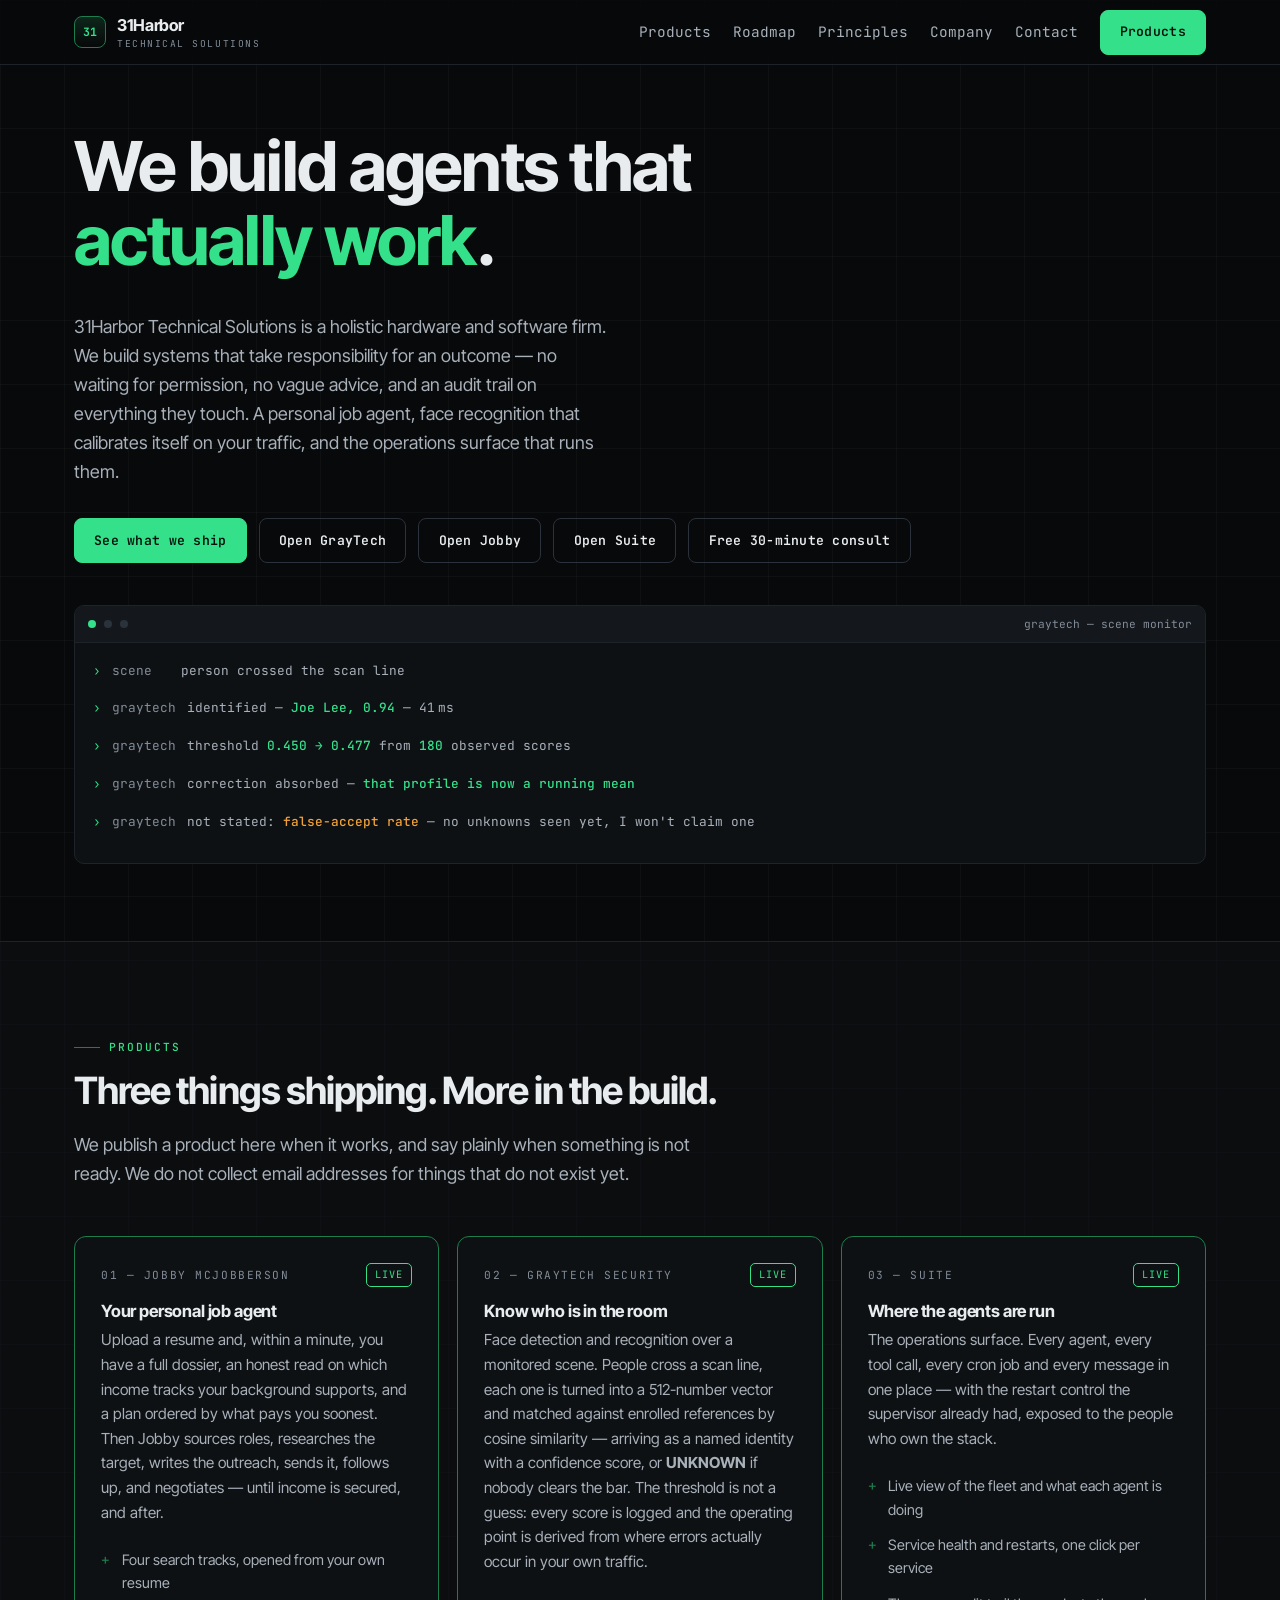
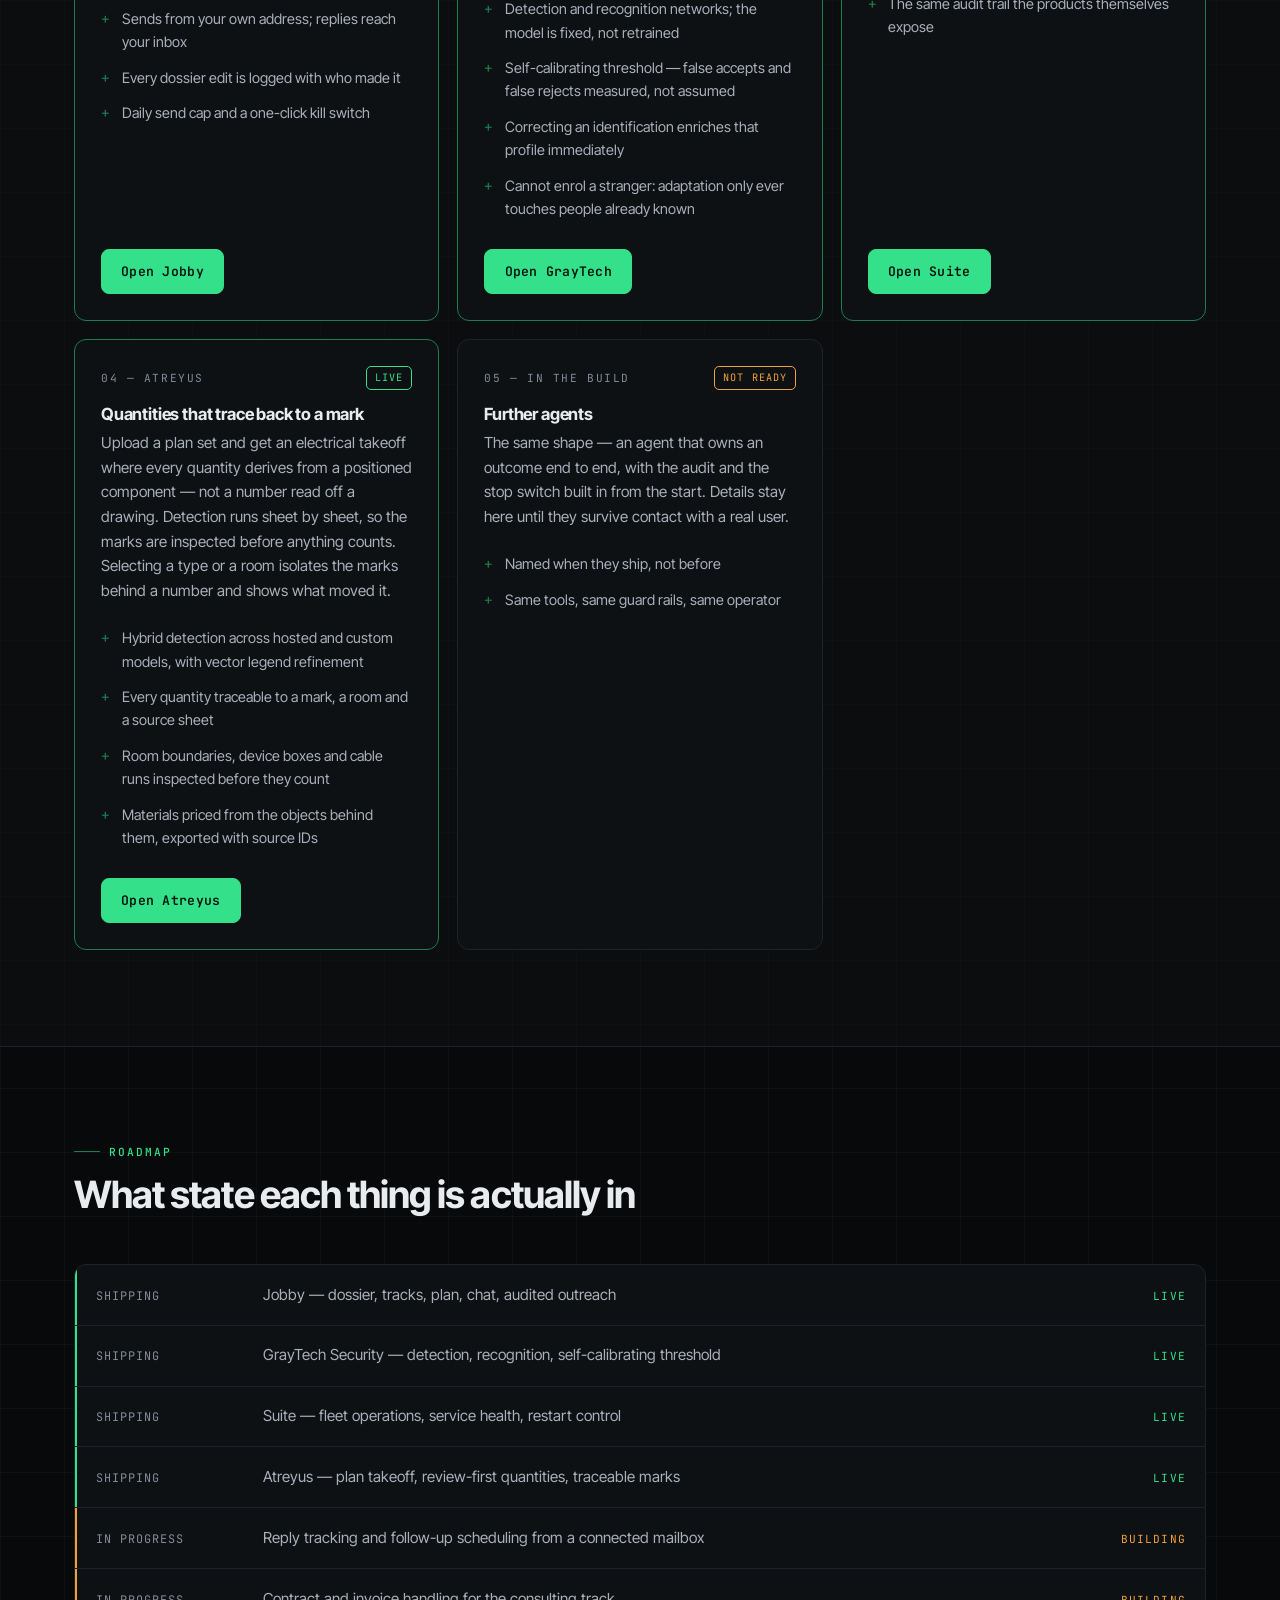
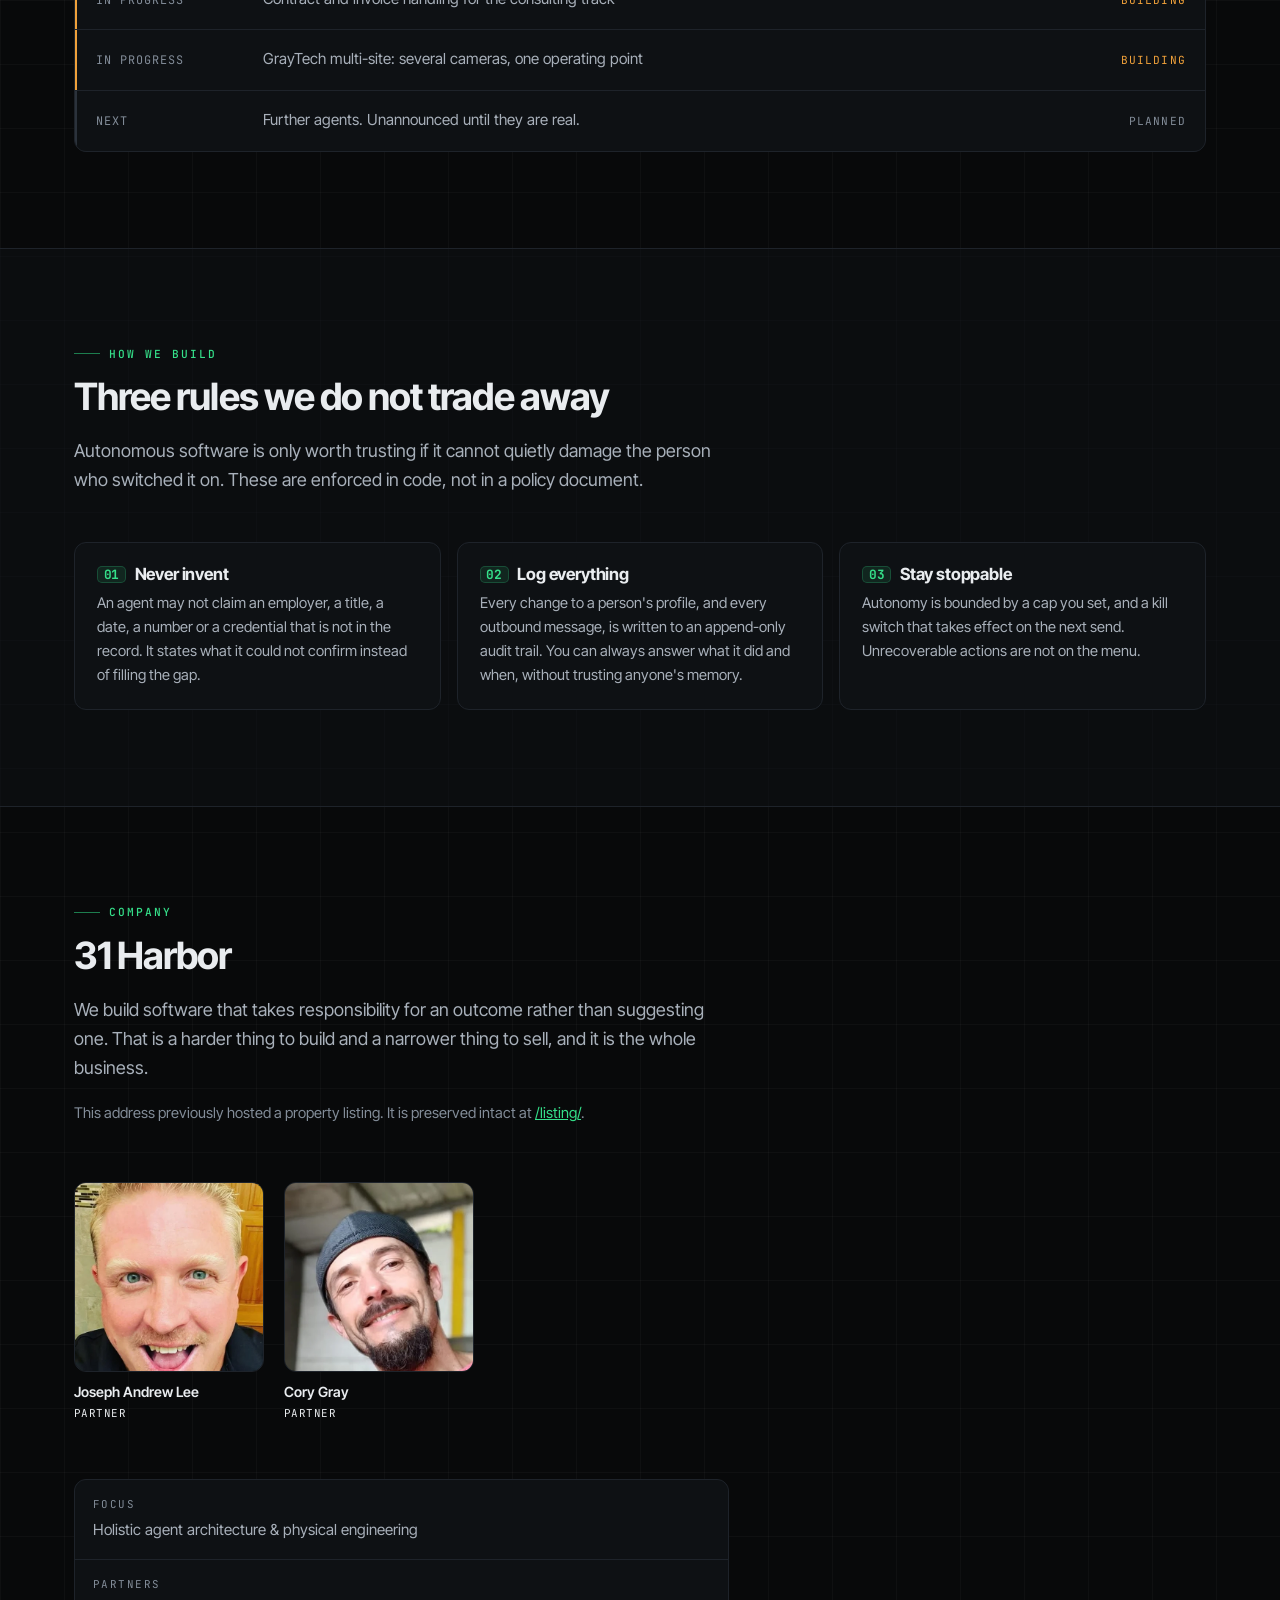
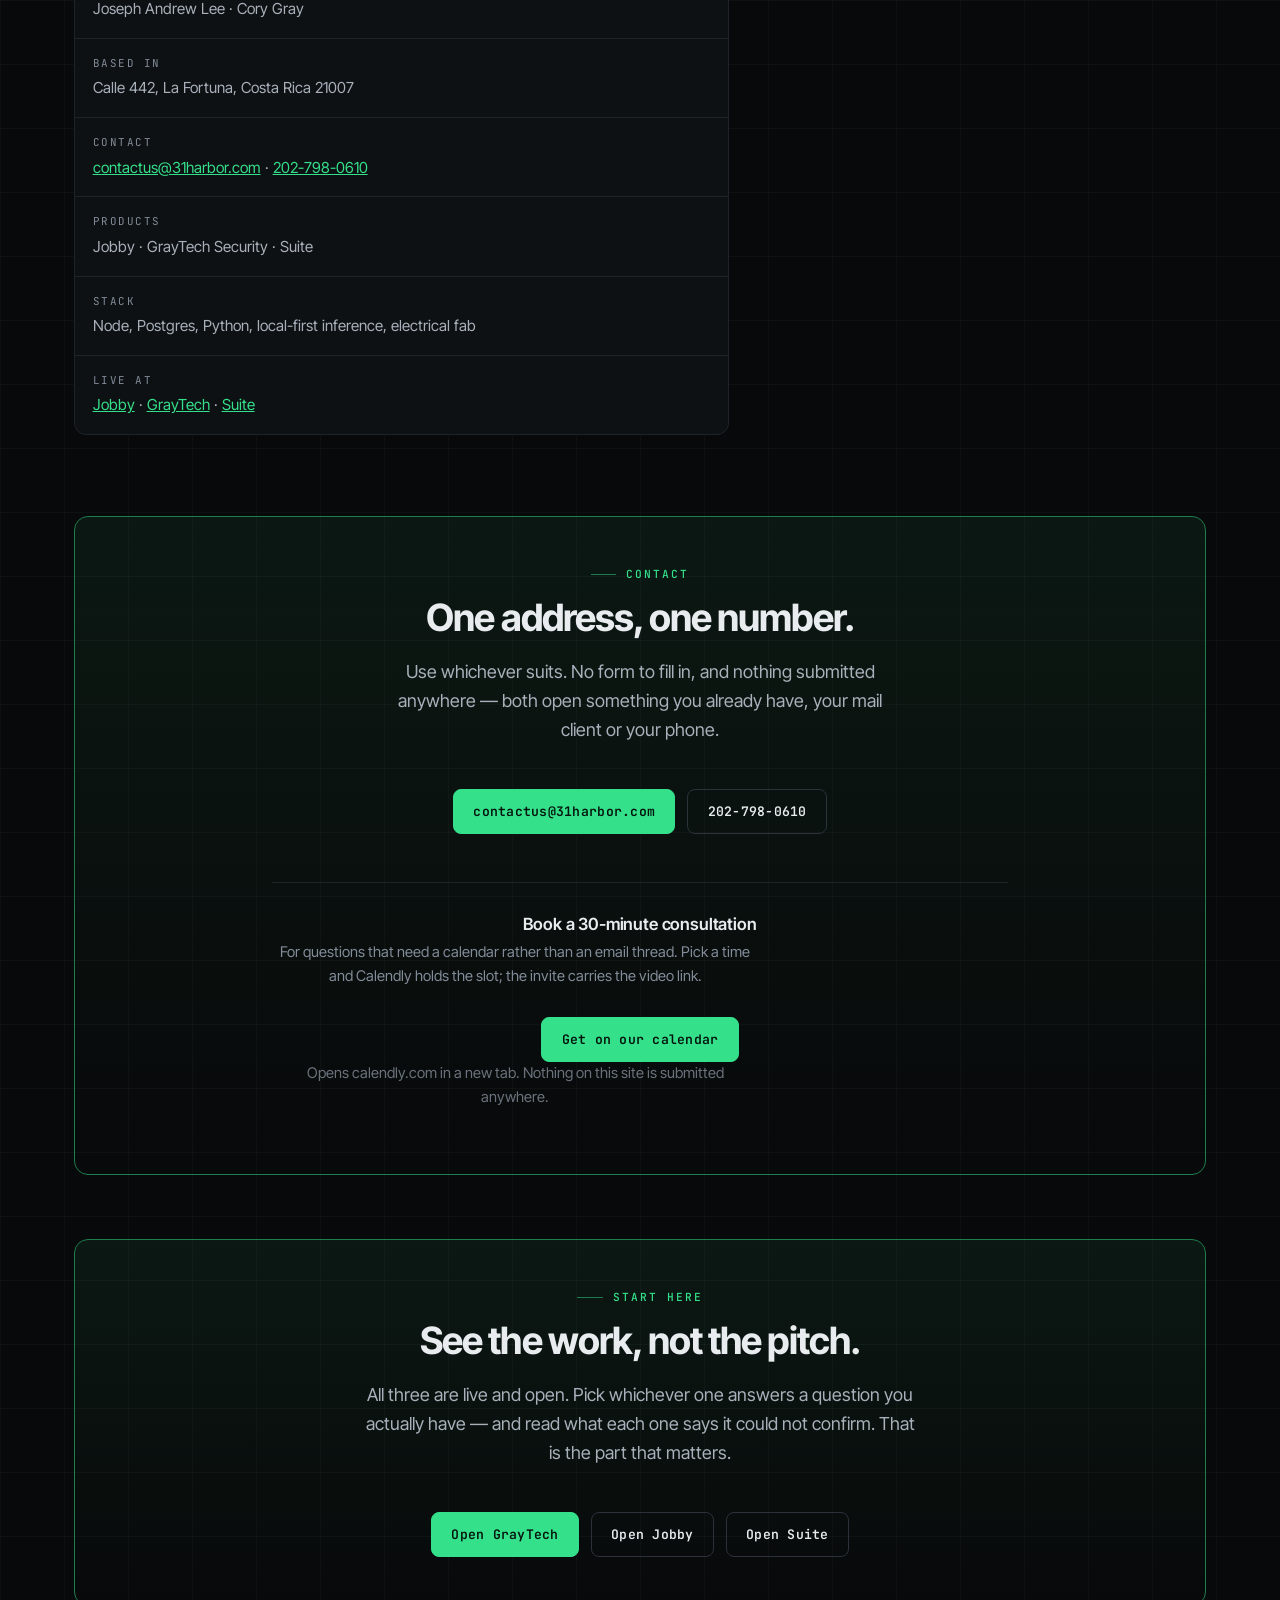
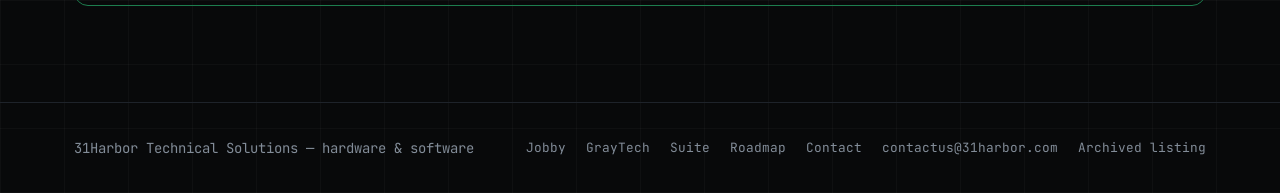
==== index.html @ 5187361f "feat(site): list Atreyus as a shipped product Atreyus is the electrical takeoff workspace at atreyus" ====
<!DOCTYPE html>
<html lang="en">
<head>
  <meta charset="UTF-8">
  <meta name="viewport" content="width=device-width, initial-scale=1.0">
  <title>31Harbor Technical Solutions &mdash; We build agents that work</title>
  <meta name="description" content="31Harbor Technical Solutions combines high-level agent architecture with electrical engineering and fabrication to build holistic, autonomous systems. Shipping: Jobby (job agent), GrayTech Security (biometrics), Atreyus (electrical takeoff), and Suite (operations). Partners Joseph Andrew Lee and Cory Gray, based in La Fortuna, Costa Rica.">
  <meta name="keywords" content="31Harbor Technical Solutions, agent harness architecture, electrical engineering, autonomous agents, Jobby, GrayTech Security, Atreyus, Suite, Costa Rica, La Fortuna">

  <meta property="og:type" content="website">
  <meta property="og:title" content="31Harbor Technical Solutions &mdash; We build agents that work">
  <meta property="og:description" content="A holistic technical solutions firm integrating software agents with hardware engineering. Jobby, GrayTech Security, Atreyus and Suite are shipping. Never invent, log everything, stay stoppable.">
  <meta property="og:url" content="https://31harbor.com/">
  <meta property="og:site_name" content="31Harbor Technical Solutions">
  <meta property="og:locale" content="en_US">
  <meta property="og:image" content="https://31harbor.com/og/31harbor-og.png">
  <meta property="og:image:width" content="1200">
  <meta property="og:image:height" content="630">
  <meta property="og:image:alt" content="31 Harbor - We build agents that actually work. Jobby, GrayTech Security, Atreyus and Suite.">
  <meta property="og:image:type" content="image/png">

  <meta name="twitter:card" content="summary_large_image">
  <meta name="twitter:title" content="31Harbor Technical Solutions &mdash; We build agents that work">
  <meta name="twitter:description" content="Integrated hardware and software solutions for autonomous agents. Jobby, GrayTech Security, Atreyus and Suite are shipping.">
  <meta name="twitter:image" content="https://31harbor.com/og/31harbor-og.png">
  <meta name="twitter:image:alt" content="31 Harbor - We build agents that actually work.">

  <meta name="author" content="31Harbor Technical Solutions">
  <meta name="robots" content="index, follow, max-image-preview:large, max-snippet:-1, max-video-preview:-1">
  <meta name="googlebot" content="index, follow">
  <meta name="theme-color" content="#080b0a">
  <link rel="canonical" href="https://31harbor.com/">

  <link rel="icon" href="/favicon/favicon-32.png" sizes="32x32" type="image/png">
  <link rel="icon" href="/favicon/favicon-16.png" sizes="16x16" type="image/png">
  <link rel="icon" href="/favicon/favicon-512.png" sizes="512x512" type="image/png">
  <link rel="apple-touch-icon" href="/favicon/apple-touch-icon.png">
  <link rel="manifest" href="/site.webmanifest">

  <link rel="preconnect" href="https://fonts.googleapis.com">
  <link rel="preconnect" href="https://fonts.gstatic.com" crossorigin>
  <link href="https://fonts.googleapis.com/css2?family=Inter+Tight:wght@400;500;600;700;800&family=JetBrains+Mono:wght@400;500;600&display=swap" rel="stylesheet">
  <link rel="stylesheet" href="brand/style.css?v=9e22f73887">
</head>
<body>
  <a class="skip" href="#main">Skip to content</a>

  <nav class="nav">
    <div class="wrap nav-inner">
      <a class="brand" href="/">
        <span class="brand-mark" aria-hidden="true">31</span>
        <span class="brand-name">31Harbor<small>Technical Solutions</small></span>
      </a>
      <div class="nav-links">
        <a href="#products" class="hide-sm">Products</a>
        <a href="#roadmap" class="hide-sm">Roadmap</a>
        <a href="#principles" class="hide-sm">Principles</a>
        <a href="#company" class="hide-sm">Company</a>
        <a href="#contact" class="hide-sm">Contact</a>
        <a class="btn" href="#products">Products</a>
      </div>
    </div>
  </nav>

  <main id="main">

    <!-- &#8221;&#8221; Hero &#8221;&#8221;&#8221;&#8221;&#8221;&#8221;&#8221;&#8221;&#8221;&#8221;&#8221;&#8221;&#8221;&#8221;&#8221;&#8221;&#8221;&#8221;&#8221;&#8221;&#8221;&#8221;&#8221;&#8221;&#8221;&#8221;&#8221;&#8221;&#8221;&#8221;&#8221;&#8221;&#8221;&#8221;&#8221;&#8221;&#8221;&#8221;&#8221;&#8221;&#8221;&#8221;&#8221;&#8221;&#8221;&#8221;&#8221;&#8221;&#8221;&#8221;&#8221; -->
    <header class="hero">
      <div class="wrap">
        <h1>We build agents that <em>actually work</em>.</h1>
        <p class="lede hero-lede">
          31Harbor Technical Solutions is a holistic hardware and software firm. We build systems that take
          responsibility for an outcome &mdash; no waiting for permission, no
          vague advice, and an audit trail on everything they touch. A personal
          job agent, face recognition that calibrates itself on your traffic,
          and the operations surface that runs them.
        </p>

        <div class="btn-row">
          <a class="btn" href="#products">See what we ship</a>
          <a class="btn btn-ghost" href="https://graytech.mobilemonero.com">Open GrayTech</a>
          <a class="btn btn-ghost" href="https://jobby.mobilemonero.com">Open Jobby</a>
          <a class="btn btn-ghost" href="https://suite.mobilemonero.com/suite/">Open Suite</a>
          <!-- Same reasoning as the button in the contact CTA: a plain link, not an
               embed. It cannot break, costs no request, and survives Calendly being
               down. New tab because it leaves the site. -->
          <a class="btn btn-ghost"
             href="https://calendly.com/xmrtnet/30min?hide_gdpr_banner=1"
             target="_blank" rel="noopener">Free 30-minute consult</a>
        </div>

        <div class="console" role="img" aria-label="Console excerpt showing the running fleet: GrayTech identifying a person in a monitored scene, the operating threshold being recalibrated from observed traffic, and the correction being recorded.">
          <div class="console-bar">
            <span class="lamp on" aria-hidden="true"></span>
            <span class="lamp" aria-hidden="true"></span>
            <span class="lamp" aria-hidden="true"></span>
            <span class="spacer"></span>
            <span>graytech &mdash; scene monitor</span>
          </div>
          <div class="console-body">
            <p class="line"><span class="caret">&rsaquo;</span><span class="who">scene</span><span class="msg">person crossed the scan line</span></p>
            <p class="line ok"><span class="caret">&rsaquo;</span><span class="who">graytech</span><span class="msg">identified &mdash; <b>Joe Lee, 0.94</b> &mdash; 41&thinsp;ms</span></p>
            <p class="line ok"><span class="caret">&rsaquo;</span><span class="who">graytech</span><span class="msg">threshold <b>0.450 &rarr; 0.477</b> from <b>180</b> observed scores</span></p>
            <p class="line ok"><span class="caret">&rsaquo;</span><span class="who">graytech</span><span class="msg">correction absorbed &mdash; <b>that profile is now a running mean</b></span></p>
            <p class="line warn"><span class="caret">&rsaquo;</span><span class="who">graytech</span><span class="msg">not stated: <b>false-accept rate</b> &mdash; no unknowns seen yet, I won't claim one</span></p>
          </div>
        </div>
      </div>
    </header>

    <!-- &#8221;&#8221; Products &#8221;&#8221;&#8221;&#8221;&#8221;&#8221;&#8221;&#8221;&#8221;&#8221;&#8221;&#8221;&#8221;&#8221;&#8221;&#8221;&#8221;&#8221;&#8221;&#8221;&#8221;&#8221;&#8221;&#8221;&#8221;&#8221;&#8221;&#8221;&#8221;&#8221;&#8221;&#8221;&#8221;&#8221;&#8221;&#8221;&#8221;&#8221;&#8221;&#8221;&#8221;&#8221;&#8221;&#8221;&#8221;&#8221;&#8221; -->
    <section id="products" class="band">
      <div class="wrap">
        <div class="section-head">
          <p class="eyebrow">Products</p>
          <h2>Three things shipping. More in the build.</h2>
          <p class="lede">
            We publish a product here when it works, and say plainly when
            something is not ready. We do not collect email addresses for
            things that do not exist yet.
          </p>
        </div>

        <div class="products">
          <article class="product is-live">
            <div class="product-top">
              <span class="product-id">01 &mdash; Jobby McJobberson</span>
              <span class="badge badge-live">Live</span>
            </div>
            <h3>Your personal job agent</h3>
            <p>
              Upload a resume and, within a minute, you have a full dossier, an
              honest read on which income tracks your background supports, and a
              plan ordered by what pays you soonest. Then Jobby sources roles,
              researches the target, writes the outreach, sends it, follows up,
              and negotiates &mdash; until income is secured, and after.
            </p>
            <ul class="feature-list">
              <li>Four search tracks, opened from your own resume</li>
              <li>Sends from your own address; replies reach your inbox</li>
              <li>Every dossier edit is logged with who made it</li>
              <li>Daily send cap and a one-click kill switch</li>
            </ul>
            <a class="btn" href="https://jobby.mobilemonero.com">Open Jobby</a>
          </article>

          <article class="product is-live">
            <div class="product-top">
              <span class="product-id">02 &mdash; GrayTech Security</span>
              <span class="badge badge-live">Live</span>
            </div>
            <h3>Know who is in the room</h3>
            <p>
              Face detection and recognition over a monitored scene. People cross
              a scan line, each one is turned into a 512-number vector and matched
              against enrolled references by cosine similarity &mdash; arriving as a
              named identity with a confidence score, or <b>UNKNOWN</b> if nobody
              clears the bar. The threshold is not a guess: every score is logged
              and the operating point is derived from where errors actually occur
              in your own traffic.
            </p>
            <ul class="feature-list">
              <li>Detection and recognition networks; the model is fixed, not retrained</li>
              <li>Self-calibrating threshold &mdash; false accepts and false rejects measured, not assumed</li>
              <li>Correcting an identification enriches that profile immediately</li>
              <li>Cannot enrol a stranger: adaptation only ever touches people already known</li>
            </ul>
            <a class="btn" href="https://graytech.mobilemonero.com">Open GrayTech</a>
          </article>

          <article class="product is-live">
            <div class="product-top">
              <span class="product-id">03 &mdash; Suite</span>
              <span class="badge badge-live">Live</span>
            </div>
            <h3>Where the agents are run</h3>
            <p>
              The operations surface. Every agent, every tool call, every cron job
              and every message in one place &mdash; with the restart control the
              supervisor already had, exposed to the people who own the stack.
            </p>
            <ul class="feature-list">
              <li>Live view of the fleet and what each agent is doing</li>
              <li>Service health and restarts, one click per service</li>
              <li>The same audit trail the products themselves expose</li>
            </ul>
            <a class="btn" href="https://suite.mobilemonero.com/suite/">Open Suite</a>
          </article>

          <article class="product is-live">
            <div class="product-top">
              <span class="product-id">04 &mdash; Atreyus</span>
              <span class="badge badge-live">Live</span>
            </div>
            <h3>Quantities that trace back to a mark</h3>
            <p>
              Upload a plan set and get an electrical takeoff where every quantity
              derives from a positioned component &mdash; not a number read off a drawing.
              Detection runs sheet by sheet, so the marks are inspected before anything
              counts. Selecting a type or a room isolates the marks behind a number and
              shows what moved it.
            </p>
            <ul class="feature-list">
              <li>Hybrid detection across hosted and custom models, with vector legend refinement</li>
              <li>Every quantity traceable to a mark, a room and a source sheet</li>
              <li>Room boundaries, device boxes and cable runs inspected before they count</li>
              <li>Materials priced from the objects behind them, exported with source IDs</li>
            </ul>
            <a class="btn" href="https://atreyus.mobilemonero.com">Open Atreyus</a>
          </article>

          <article class="product">
            <div class="product-top">
              <span class="product-id">05 &mdash; In the build</span>
              <span class="badge badge-next">Not ready</span>
            </div>
            <h3>Further agents</h3>
            <p>
              The same shape &mdash; an agent that owns an outcome end to end, with the
              audit and the stop switch built in from the start. Details stay
              here until they survive contact with a real user.
            </p>
            <ul class="feature-list">
              <li>Named when they ship, not before</li>
              <li>Same tools, same guard rails, same operator</li>
            </ul>
          </article>
        </div>
      </div>
    </section>

    <!-- &#8221;&#8221; Roadmap &#8221;&#8221;&#8221;&#8221;&#8221;&#8221;&#8221;&#8221;&#8221;&#8221;&#8221;&#8221;&#8221;&#8221;&#8221;&#8221;&#8221;&#8221;&#8221;&#8221;&#8221;&#8221;&#8221;&#8221;&#8221;&#8221;&#8221;&#8221;&#8221;&#8221;&#8221;&#8221;&#8221;&#8221;&#8221;&#8221;&#8221;&#8221;&#8221;&#8221;&#8221;&#8221;&#8221;&#8221;&#8221;&#8221;&#8221;&#8221; -->
    <section id="roadmap">
      <div class="wrap">
        <div class="section-head">
          <p class="eyebrow">Roadmap</p>
          <h2>What state each thing is actually in</h2>
        </div>
        <div class="roadmap">
          <div class="rm-row shipping">
            <span class="rm-when">Shipping</span>
            <span class="rm-what">Jobby &mdash; dossier, tracks, plan, chat, audited outreach</span>
            <span class="rm-state">Live</span>
          </div>
          <div class="rm-row shipping">
            <span class="rm-when">Shipping</span>
            <span class="rm-what">GrayTech Security &mdash; detection, recognition, self-calibrating threshold</span>
            <span class="rm-state">Live</span>
          </div>
          <div class="rm-row shipping">
            <span class="rm-when">Shipping</span>
            <span class="rm-what">Suite &mdash; fleet operations, service health, restart control</span>
            <span class="rm-state">Live</span>
          </div>
          <div class="rm-row shipping">
            <span class="rm-when">Shipping</span>
            <span class="rm-what">Atreyus &mdash; plan takeoff, review-first quantities, traceable marks</span>
            <span class="rm-state">Live</span>
          </div>
          <div class="rm-row building">
            <span class="rm-when">In progress</span>
            <span class="rm-what">Reply tracking and follow-up scheduling from a connected mailbox</span>
            <span class="rm-state">Building</span>
          </div>
          <div class="rm-row building">
            <span class="rm-when">In progress</span>
            <span class="rm-what">Contract and invoice handling for the consulting track</span>
            <span class="rm-state">Building</span>
          </div>
          <div class="rm-row building">
            <span class="rm-when">In progress</span>
            <span class="rm-what">GrayTech multi-site: several cameras, one operating point</span>
            <span class="rm-state">Building</span>
          </div>
          <div class="rm-row planned">
            <span class="rm-when">Next</span>
            <span class="rm-what">Further agents. Unannounced until they are real.</span>
            <span class="rm-state">Planned</span>
          </div>
        </div>
      </div>
    </section>

    <!-- &#8221;&#8221; Principles &#8221;&#8221;&#8221;&#8221;&#8221;&#8221;&#8221;&#8221;&#8221;&#8221;&#8221;&#8221;&#8221;&#8221;&#8221;&#8221;&#8221;&#8221;&#8221;&#8221;&#8221;&#8221;&#8221;&#8221;&#8221;&#8221;&#8221;&#8221;&#8221;&#8221;&#8221;&#8221;&#8221;&#8221;&#8221;&#8221;&#8221;&#8221;&#8221;&#8221;&#8221;&#8221;&#8221;&#8221;&#8221; -->
    <section id="principles" class="band">
      <div class="wrap">
        <div class="section-head">
          <p class="eyebrow">How we build</p>
          <h2>Three rules we do not trade away</h2>
          <p class="lede">
            Autonomous software is only worth trusting if it cannot quietly
            damage the person who switched it on. These are enforced in code,
            not in a policy document.
          </p>
        </div>
        <div class="principles">
          <article class="principle">
            <h3><code>01</code> Never invent</h3>
            <p>
              An agent may not claim an employer, a title, a date, a number or a
              credential that is not in the record. It states what it could not
              confirm instead of filling the gap.
            </p>
          </article>
          <article class="principle">
            <h3><code>02</code> Log everything</h3>
            <p>
              Every change to a person's profile, and every outbound message,
              is written to an append-only audit trail. You can always answer
              what it did and when, without trusting anyone's memory.
            </p>
          </article>
          <article class="principle">
            <h3><code>03</code> Stay stoppable</h3>
            <p>
              Autonomy is bounded by a cap you set, and a kill switch that takes
              effect on the next send. Unrecoverable actions are not on the
              menu.
            </p>
          </article>
        </div>
      </div>
    </section>

    <!-- &#8221;&#8221; Company &#8221;&#8221;&#8221;&#8221;&#8221;&#8221;&#8221;&#8221;&#8221;&#8221;&#8221;&#8221;&#8221;&#8221;&#8221;&#8221;&#8221;&#8221;&#8221;&#8221;&#8221;&#8221;&#8221;&#8221;&#8221;&#8221;&#8221;&#8221;&#8221;&#8221;&#8221;&#8221;&#8221;&#8221;&#8221;&#8221;&#8221;&#8221;&#8221;&#8221;&#8221;&#8221;&#8221;&#8221;&#8221;&#8221;&#8221;&#8221; -->
    <section id="company">
      <div class="wrap about">
        <div class="section-head" style="margin-bottom:0">
          <p class="eyebrow">Company</p>
          <h2>31 Harbor</h2>
          <p class="lede">
            We build software that takes responsibility for an outcome rather
            than suggesting one. That is a harder thing to build and a narrower
            thing to sell, and it is the whole business.
          </p>
          <p class="muted" style="font-size:.92rem">
            This address previously hosted a property listing. It is preserved
            intact at <a href="/listing/">/listing/</a>.
          </p>
        </div>

        <div class="team">
            <figure class="person">
              <img src="/assets/team/joe-lee.webp" width="512" height="512"
                   alt="Joseph Andrew Lee, partner at 31Harbor" loading="lazy" decoding="async">
              <figcaption><b>Joseph Andrew Lee</b><span>Partner</span></figcaption>
            </figure>
            <figure class="person">
              <img src="/assets/team/cory-gray.webp" width="512" height="512"
                   alt="Cory Gray, partner at 31Harbor" loading="lazy" decoding="async">
              <figcaption><b>Cory Gray</b><span>Partner</span></figcaption>
            </figure>
          </div>

        <dl class="facts">
          <div class="fact"><dt>Focus</dt><dd>Holistic agent architecture &amp; physical engineering</dd></div>
          <div class="fact"><dt>Partners</dt><dd>Joseph Andrew Lee &middot; Cory Gray</dd></div>
          <div class="fact"><dt>Based in</dt><dd>Calle 442, La Fortuna, Costa Rica 21007</dd></div>
          <div class="fact"><dt>Contact</dt><dd><a href="mailto:contactus@31harbor.com">contactus@31harbor.com</a> &middot; <a href="tel:+12027980610">202-798-0610</a></dd></div>
          <div class="fact"><dt>Products</dt><dd>Jobby &middot; GrayTech Security &middot; Suite</dd></div>
          <div class="fact"><dt>Stack</dt><dd>Node, Postgres, Python, local-first inference, electrical fab</dd></div>
          <div class="fact"><dt>Live at</dt><dd><a href="https://jobby.mobilemonero.com">Jobby</a> &middot; <a href="https://graytech.mobilemonero.com">GrayTech</a> &middot; <a href="https://suite.mobilemonero.com/suite/">Suite</a></dd></div>
        </dl>
      </div>

      <div class="wrap">
        <div class="cta" id="contact">
          <p class="eyebrow" style="justify-content:center">Contact</p>
          <h2>One address, one number.</h2>
          <p class="lede" style="max-width:52ch;margin:0 auto">
            Use whichever suits. No form to fill in, and nothing submitted
            anywhere — both open something you already have, your mail client or
            your phone.
          </p>
          <div class="btn-row" style="justify-content:center">
            <a class="btn" href="mailto:contactus@31harbor.com">contactus@31harbor.com</a>
            <a class="btn btn-ghost" href="tel:+12027980610">202-798-0610</a>
          </div>

          <!-- Booking. Added after the contact row rather than as a third button
               beside it, because the copy above promises "both open something you
               already have" and a hosted scheduler is a third thing, not a fourth
               button competing with the two. -->
          <div class="consult" id="consult">
            <h3>Book a 30-minute consultation</h3>
            <p>
              For questions that need a calendar rather than an email thread. Pick a
              time and Calendly holds the slot; the invite carries the video link.
            </p>
            <!-- Plain link, not the inline embed widget. The embed renders a script
                 iframe and needs JS to work; this is a static site whose whole point
                 is that it serves without a build step. A link cannot break, cannot
                 cost a request, and survives Calendly being down. -->
            <a class="btn consult-btn"
               href="https://calendly.com/xmrtnet/30min?hide_gdpr_banner=1"
               target="_blank" rel="noopener">
              Get on our calendar
            </a>
            <p class="consult-note">
              Opens calendly.com in a new tab. Nothing on this site is submitted
              anywhere.
            </p>
          </div>
        </div>
      </div>

      <div class="wrap">
        <div class="cta">
          <p class="eyebrow" style="justify-content:center">Start here</p>
          <h2>See the work, not the pitch.</h2>
          <p class="lede" style="max-width:56ch;margin:0 auto">
            All three are live and open. Pick whichever one answers a question you
            actually have &mdash; and read what each one says it could not
            confirm. That is the part that matters.
          </p>
          <div class="btn-row" style="justify-content:center">
            <a class="btn" href="https://graytech.mobilemonero.com">Open GrayTech</a>
            <a class="btn btn-ghost" href="https://jobby.mobilemonero.com">Open Jobby</a>
            <a class="btn btn-ghost" href="https://suite.mobilemonero.com/suite/">Open Suite</a>
          </div>
        </div>
      </div>
    </section>

  </main>

  <footer>
    <div class="wrap foot-inner">
      <span class="mono">31Harbor Technical Solutions &mdash; hardware &amp; software</span>
      <div class="foot-links">
        <a href="https://jobby.mobilemonero.com">Jobby</a>
        <a href="https://graytech.mobilemonero.com">GrayTech</a>
        <a href="https://suite.mobilemonero.com/suite/">Suite</a>
        <a href="#roadmap">Roadmap</a>
        <a href="#contact">Contact</a>
        <a href="mailto:contactus@31harbor.com">contactus@31harbor.com</a>
        <a href="/listing/">Archived listing</a>
      </div>
    </div>
  </footer>

</body>
</html>
---- brand/style.css ----
/* 31 Harbor - company site
 *
 * A software company that builds agents. Dark, technical, confident: near-black
 * ground, one sharp accent, monospace used as a structural element rather than
 * decoration, and a grid texture that reads as a working surface.
 *
 * Everything interactive is real: the product links open the actual app, and the
 * roadmap says what is not built yet rather than implying otherwise.
 */

:root {
  --bg: #08090a;
  --bg-grid: rgba(255, 255, 255, .028);
  --surface: #0e1114;
  --surface-2: #14181c;
  --line: #1e232a;
  --line-bright: #2b323b;
  --ink: #e9ecef;
  --ink-2: #a8b0ba;
  /* The dimmest tier. On this ground it has to clear 4.5:1 against the lightest
   * surface it lands on (--surface-2, the console chrome), which is #828c98 -
   * 5.2:1 there. The previous #6f7883 was a light-background value and failed
   * ten pairs, down to 3.98:1. */
  --ink-3: #828c98;
  --accent: #35e08a;
  --accent-dim: #1d7d4e;
  --warn: #f0a13a;
  --max: 1180px;
  --mono: "JetBrains Mono", ui-monospace, SFMono-Regular, "SF Mono", Menlo, monospace;
  --sans: "Inter Tight", Inter, system-ui, -apple-system, "Segoe UI", sans-serif;
}

* { box-sizing: border-box; }

html { scroll-behavior: smooth; }

body {
  margin: 0;
  background-color: var(--bg);
  /* A faint 64px grid. Reads as a working surface, not decoration. */
  background-image:
    linear-gradient(var(--bg-grid) 1px, transparent 1px),
    linear-gradient(90deg, var(--bg-grid) 1px, transparent 1px);
  background-size: 64px 64px;
  color: var(--ink);
  font-family: var(--sans);
  font-size: 17px;
  line-height: 1.62;
  -webkit-font-smoothing: antialiased;
}

/* Anchor targets clear the sticky nav. */
section, main > header { scroll-margin-top: 84px; }

h1, h2, h3 {
  font-family: var(--sans);
  font-weight: 700;
  line-height: 1.08;
  letter-spacing: -.025em;
  margin: 0 0 .5em;
}
h1 { font-size: clamp(2.4rem, 6.2vw, 4.3rem); }
h2 { font-size: clamp(1.6rem, 3.2vw, 2.35rem); }
h3 { font-size: 1.05rem; letter-spacing: -.01em; }
p { margin: 0 0 1.1em; }
a { color: var(--accent); }

.wrap { width: 100%; max-width: var(--max); margin: 0 auto; padding: 0 24px; }
.narrow { max-width: 700px; }

/* Mono is used for every label, tag and status so structure is legible
 * before the prose is read. */
.mono { font-family: var(--mono); }

.eyebrow {
  font-family: var(--mono);
  font-size: .7rem;
  font-weight: 500;
  letter-spacing: .18em;
  text-transform: uppercase;
  color: var(--accent);
  margin: 0 0 .9rem;
  display: flex;
  align-items: center;
  gap: .6rem;
}
.eyebrow::before {
  content: "";
  width: 1.6rem;
  height: 1px;
  background: var(--accent-dim);
}

.lede { font-size: 1.12rem; color: var(--ink-2); }
.muted { color: var(--ink-3); }

/* -- Nav ----------------------------------------------------------- */
.nav {
  position: sticky; top: 0; z-index: 50;
  background: rgba(8, 9, 10, .82);
  backdrop-filter: blur(14px);
  border-bottom: 1px solid var(--line);
}
.nav-inner { display: flex; align-items: center; gap: 24px; height: 64px; }
.brand { display: flex; align-items: center; gap: 11px; text-decoration: none; color: var(--ink); }
.brand-mark {
  display: grid; place-items: center;
  width: 32px; height: 32px;
  border: 1px solid var(--accent-dim);
  border-radius: 8px;
  background: linear-gradient(180deg, rgba(53, 224, 138, .14), transparent);
  color: var(--accent);
  font-family: var(--mono);
  font-size: .72rem;
  font-weight: 700;
  letter-spacing: .02em;
}
.brand-name { font-weight: 700; font-size: 1.02rem; letter-spacing: -.02em; }
.brand-name small {
  display: block;
  font-family: var(--mono);
  font-size: .6rem;
  font-weight: 400;
  letter-spacing: .16em;
  text-transform: uppercase;
  color: var(--ink-3);
  margin-top: -2px;
}
.nav-links { display: flex; align-items: center; gap: 22px; margin-left: auto; }
.nav-links a:not(.btn) {
  color: var(--ink-2);
  text-decoration: none;
  font-size: .9rem;
  font-family: var(--mono);
}
.nav-links a:not(.btn):hover { color: var(--ink); }
@media (max-width: 900px) { .nav-links .hide-sm { display: none; } }

.btn {
  display: inline-block;
  padding: .68rem 1.2rem;
  border: 1px solid var(--accent);
  border-radius: 8px;
  background: var(--accent);
  color: #04140c;
  font-family: var(--mono);
  font-size: .82rem;
  font-weight: 600;
  letter-spacing: .02em;
  text-decoration: none;
  transition: box-shadow .14s ease, transform .14s ease;
}
.btn:hover { box-shadow: 0 0 0 3px rgba(53, 224, 138, .18); transform: translateY(-1px); }
.btn-ghost { background: transparent; color: var(--ink); border-color: var(--line-bright); }
.btn-ghost:hover { border-color: var(--accent); color: var(--accent); box-shadow: none; }
.btn-row { display: flex; flex-wrap: wrap; gap: 12px; margin-top: 2rem; }

/* -- Hero ---------------------------------------------------------- */
/* The nav is sticky and ~64px tall, so the hero does not need a canyon above it.
 * This was clamp(64px, 11vw, 132px), which put 132px of dead space between the
 * navbar and the first line at desktop widths. */
.hero { padding: clamp(40px, 5vw, 64px) 0 clamp(44px, 6vw, 80px); }
.hero h1 { max-width: 15ch; }
.hero h1 em { font-style: normal; color: var(--accent); }
.hero-lede { max-width: 54ch; }

.status-row {
  display: flex; flex-wrap: wrap; gap: .5rem;
  margin: 0 0 1.8rem;
}
.chip {
  display: inline-flex; align-items: center; gap: .5rem;
  padding: .3rem .65rem;
  border: 1px solid var(--line);
  border-radius: 6px;
  background: var(--surface);
  font-family: var(--mono);
  font-size: .72rem;
  color: var(--ink-2);
}
.chip b { color: var(--ink); font-weight: 500; }
.dot { width: 6px; height: 6px; border-radius: 50%; background: var(--accent); }
.dot-live { box-shadow: 0 0 0 0 rgba(53, 224, 138, .55); animation: ping 2.4s infinite; }
@keyframes ping { 70% { box-shadow: 0 0 0 7px rgba(53, 224, 138, 0); } 100% { box-shadow: 0 0 0 0 rgba(53, 224, 138, 0); } }
@media (prefers-reduced-motion: reduce) {
  .dot-live { animation: none; }
  html { scroll-behavior: auto; }
}

/* A working surface: the agent's own console, not a mockup screenshot. */
.console {
  margin-top: 2.6rem;
  border: 1px solid var(--line);
  border-radius: 10px;
  background: var(--surface);
  overflow: hidden;
}
.console-bar {
  display: flex; align-items: center; gap: .5rem;
  padding: .55rem .8rem;
  border-bottom: 1px solid var(--line);
  background: var(--surface-2);
  font-family: var(--mono);
  font-size: .7rem;
  color: var(--ink-3);
}
.console-bar .lamp { width: 8px; height: 8px; border-radius: 50%; background: var(--line-bright); }
.console-bar .lamp.on { background: var(--accent); }
.console-bar .spacer { flex: 1; }
.console-body { padding: 1rem 1.1rem; margin: 0; }
.line { display: flex; gap: .7rem; font-family: var(--mono); font-size: .8rem; line-height: 1.85; }
.line .caret { color: var(--accent); flex: 0 0 auto; }
.line .who { color: var(--ink-3); flex: 0 0 3.6rem; }
.line .msg { color: var(--ink-2); }
.line .msg b { color: var(--ink); font-weight: 500; }
.line.ok .msg b { color: var(--accent); }
.line.warn .msg b { color: var(--warn); }

/* -- Sections ------------------------------------------------------ */
section { padding: clamp(52px, 8vw, 96px) 0; }
section.band { border-block: 1px solid var(--line); background: rgba(14, 17, 20, .55); }
.section-head { max-width: 660px; margin-bottom: clamp(30px, 4vw, 48px); }

/* Products */
.products { display: grid; gap: 18px; }
/* Two equal columns, not the old 1.35fr .65fr.
   That split was sized for exactly two cards: one wide flagship, one narrow
   "not ready" placeholder. With four products it would give Jobby 1.35 and
   squeeze GrayTech, Suite and the placeholder into a third of the width.
   Equal columns scale with whatever is actually in the grid. */
@media (min-width: 760px) { .products { grid-template-columns: repeat(2, minmax(0, 1fr)); } }
@media (min-width: 1180px) { .products { grid-template-columns: repeat(3, minmax(0, 1fr)); } }
.product {
  border: 1px solid var(--line);
  border-radius: 12px;
  background: var(--surface);
  padding: 26px;
  display: flex;
  flex-direction: column;
}
.product.is-live { border-color: var(--accent-dim); }
.product-top {
  display: flex; align-items: center; justify-content: space-between;
  gap: 12px; margin-bottom: .9rem;
}
.product-id { font-family: var(--mono); font-size: .7rem; letter-spacing: .14em; text-transform: uppercase; color: var(--ink-3); }
.product p { color: var(--ink-2); font-size: .95rem; }
.product .btn { margin-top: auto; align-self: flex-start; }

.badge {
  display: inline-block;
  padding: .18rem .5rem;
  border: 1px solid currentColor;
  border-radius: 5px;
  font-family: var(--mono);
  font-size: .64rem;
  letter-spacing: .1em;
  text-transform: uppercase;
}
.badge-live { color: var(--accent); }
.badge-next { color: var(--warn); }

.feature-list { margin: 0 0 1.4rem; padding: 0; list-style: none; }
.feature-list li {
  position: relative;
  padding: .38rem 0 .38rem 1.3rem;
  font-size: .9rem;
  color: var(--ink-2);
}
.feature-list li::before {
  content: "+";
  position: absolute; left: 0;
  color: var(--accent-dim);
  font-family: var(--mono);
}

/* Roadmap: explicit, so nothing here overstates what exists. */
.roadmap { display: grid; gap: 1px; background: var(--line); border: 1px solid var(--line); border-radius: 12px; overflow: hidden; }
.rm-row {
  display: grid; gap: .3rem 1.4rem;
  grid-template-columns: 1fr;
  padding: 1.1rem 1.2rem;
  background: var(--surface);
}
@media (min-width: 760px) { .rm-row { grid-template-columns: 9rem 1fr auto; align-items: baseline; } }
.rm-when { font-family: var(--mono); font-size: .74rem; color: var(--ink-3); letter-spacing: .08em; text-transform: uppercase; }
.rm-what { color: var(--ink-2); font-size: .95rem; }
.rm-state { font-family: var(--mono); font-size: .7rem; letter-spacing: .1em; text-transform: uppercase; }
.rm-row.shipping { border-left: 2px solid var(--accent); }
.rm-row.shipping .rm-state { color: var(--accent); }
.rm-row.building { border-left: 2px solid var(--warn); }
.rm-row.building .rm-state { color: var(--warn); }
.rm-row.planned { border-left: 2px solid var(--line-bright); }
.rm-row.planned .rm-state { color: var(--ink-3); }

/* Principles */
.principles { display: grid; gap: 16px; grid-template-columns: 1fr; }
@media (min-width: 820px) { .principles { grid-template-columns: repeat(3, 1fr); } }
.principle { border: 1px solid var(--line); border-radius: 12px; background: var(--surface); padding: 22px; }
.principle h3 { display: flex; align-items: center; gap: .55rem; }
.principle h3 code {
  font-family: var(--mono);
  font-size: .8rem;
  color: var(--accent);
  background: rgba(53, 224, 138, .1);
  border: 1px solid rgba(53, 224, 138, .22);
  border-radius: 5px;
  padding: .05rem .35rem;
}
.principle p { margin: 0; font-size: .92rem; color: var(--ink-2); }

/* Company */
.about { display: grid; gap: 2.5rem; grid-template-columns: 1fr; }
@media (min-width: 900px) { .about { grid-template-columns: 1.2fr .8fr; } }
/* Partners.
   The .about grid is 1.2fr .8fr - heading left, facts right. The team block
   spans BOTH columns so the portraits sit under the heading at full width
   rather than being squeezed into the narrow right column beside the facts
   table, where a 1:1 portrait would render at about 200px. */
.team {
  grid-column: 1 / -1;
  display: grid;
  grid-template-columns: repeat(auto-fit, minmax(140px, 190px));
  gap: 1.25rem;
  align-items: start;
}
.person { margin: 0; }
.person img {
  width: 100%;
  height: auto;
  aspect-ratio: 1 / 1;
  object-fit: cover;
  border-radius: 12px;
  border: 1px solid var(--line);
  display: block;
}
.person figcaption {
  display: flex;
  flex-direction: column;
  gap: 1px;
  margin-top: .55rem;
  font-size: .88rem;
}
.person figcaption b { color: var(--text); font-weight: 600; }
.person figcaption span {
  color: var(--muted);
  font-family: var(--mono);
  font-size: .68rem;
  letter-spacing: .04em;
  text-transform: uppercase;
}
.facts { display: grid; gap: 1px; background: var(--line); border: 1px solid var(--line); border-radius: 12px; overflow: hidden; }
.fact { padding: 1rem 1.1rem; background: var(--surface); }
.fact dt {
  font-family: var(--mono); font-size: .68rem;
  letter-spacing: .14em; text-transform: uppercase; color: var(--ink-3);
}
.fact dd { margin: .25rem 0 0; font-size: .95rem; color: var(--ink-2); }

.cta {
  margin-top: clamp(40px, 6vw, 64px);
  padding: clamp(28px, 5vw, 48px);
  border: 1px solid var(--accent-dim);
  border-radius: 14px;
  background: linear-gradient(180deg, rgba(53, 224, 138, .07), transparent);
  text-align: center;
}
.cta .btn { margin-top: .8rem; }

/* Consultation block. Sits inside the contact CTA but is visually its own thing:
   the two buttons above it open a mail client or a dialler, and this one opens a
   scheduler, so a hairline and some air keeps them from reading as a set of three.
   .cta .btn sets margin-top, which would indent this button oddly against its own
   copy, so it is reset here. */
.consult {
  max-width: 46rem;
  margin: 3rem auto 0;
  padding-top: 2rem;
  border-top: 1px solid var(--line);
}
.consult h3 { font-size: 1.05rem; font-weight: 600; margin: 0 0 .5rem; }
.consult p { font-size: .92rem; color: var(--ink-3); margin: 0 0 1rem; max-width: 54ch; text-align: center; }
.consult-btn { margin-top: 0; }
/* Small enough that the note does not compete with the button above it. */
.consult-note { font-size: .8rem; margin: .8rem 0 0; color: var(--ink-3); opacity: .8; }
@media (max-width: 480px) {
  .consult { margin-top: 2.2rem; padding-top: 1.6rem; }
}

/* Footer */
footer { border-top: 1px solid var(--line); padding: 34px 0; font-size: .87rem; color: var(--ink-3); }
.foot-inner { display: flex; flex-wrap: wrap; gap: 14px 26px; align-items: center; justify-content: space-between; }
.foot-links { display: flex; flex-wrap: wrap; gap: 20px; }
.foot-links a { color: var(--ink-3); text-decoration: none; font-family: var(--mono); font-size: .8rem; }
.foot-links a:hover { color: var(--accent); }

.skip { position: absolute; left: -9999px; background: var(--accent); color: #04140c; padding: 10px 16px; }
.skip:focus { left: 0; top: 0; z-index: 100; }
:focus-visible { outline: 2px solid var(--accent); outline-offset: 2px; border-radius: 4px; }
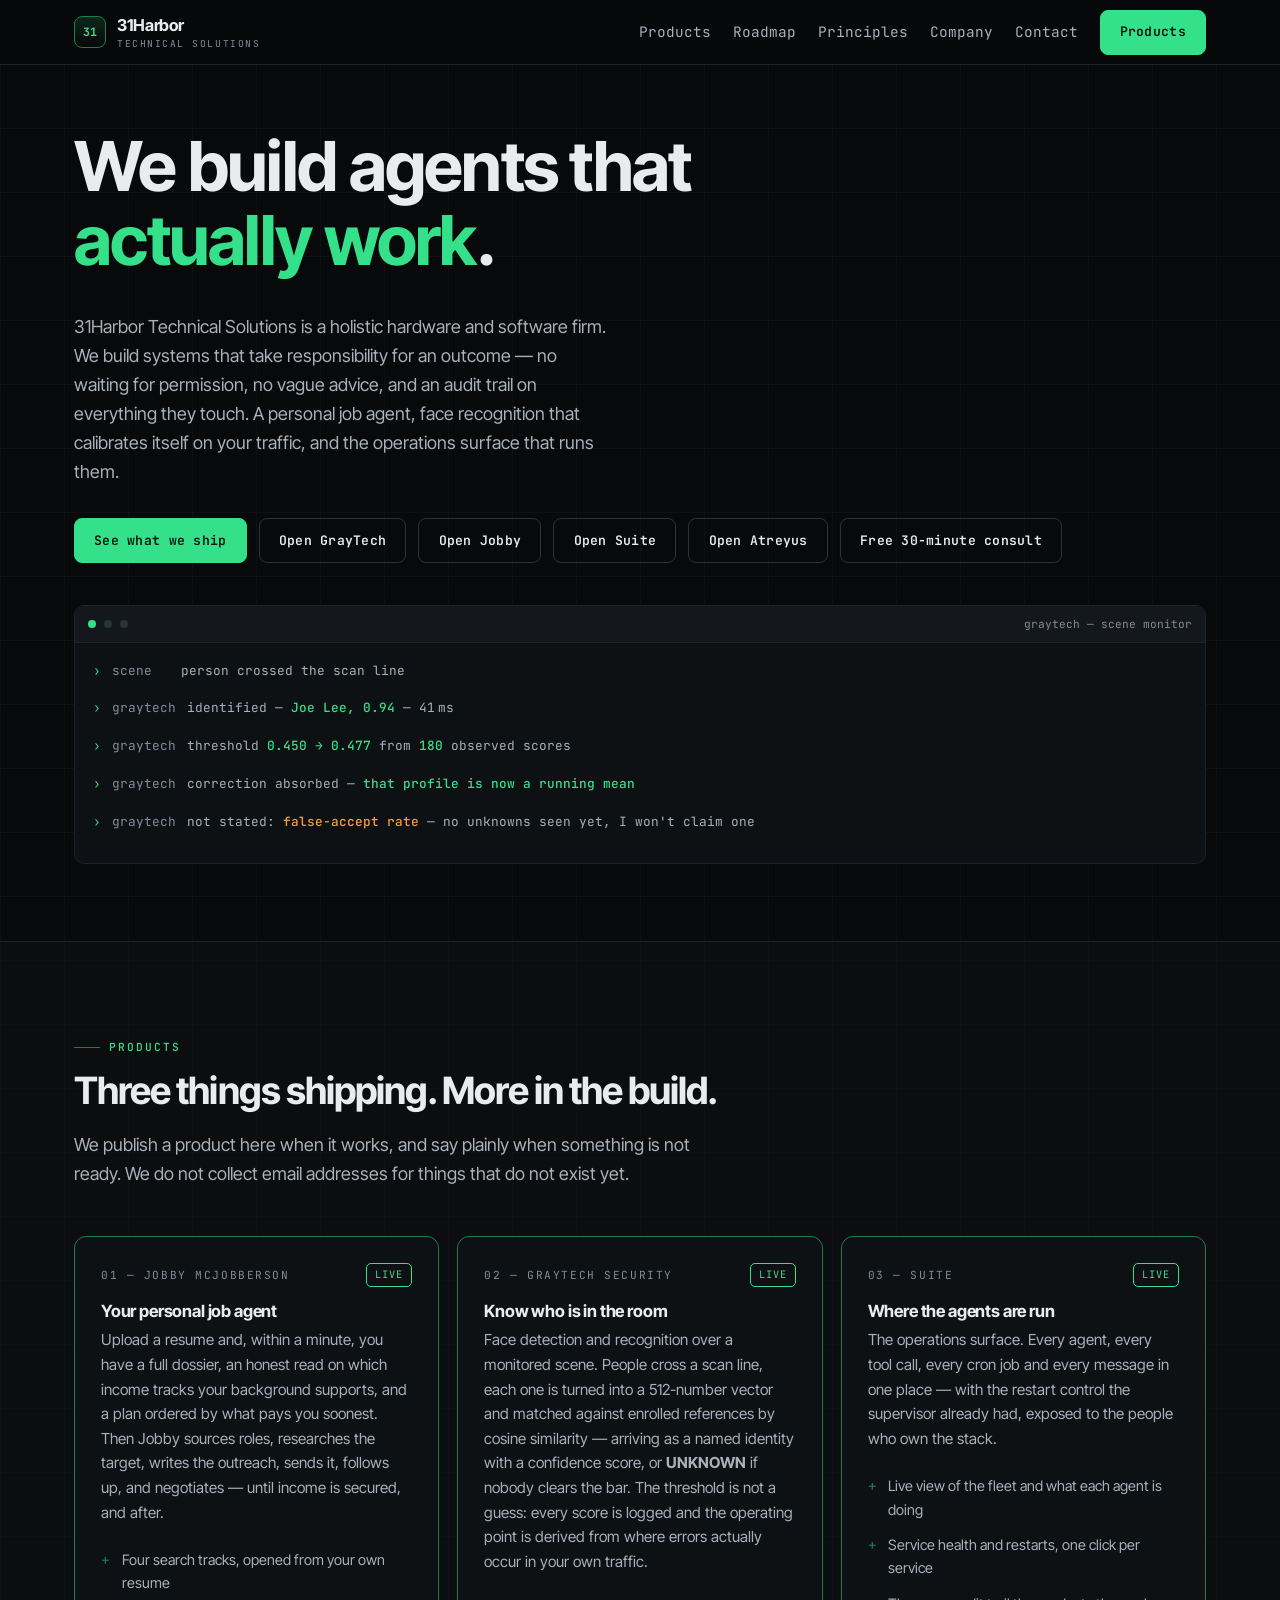
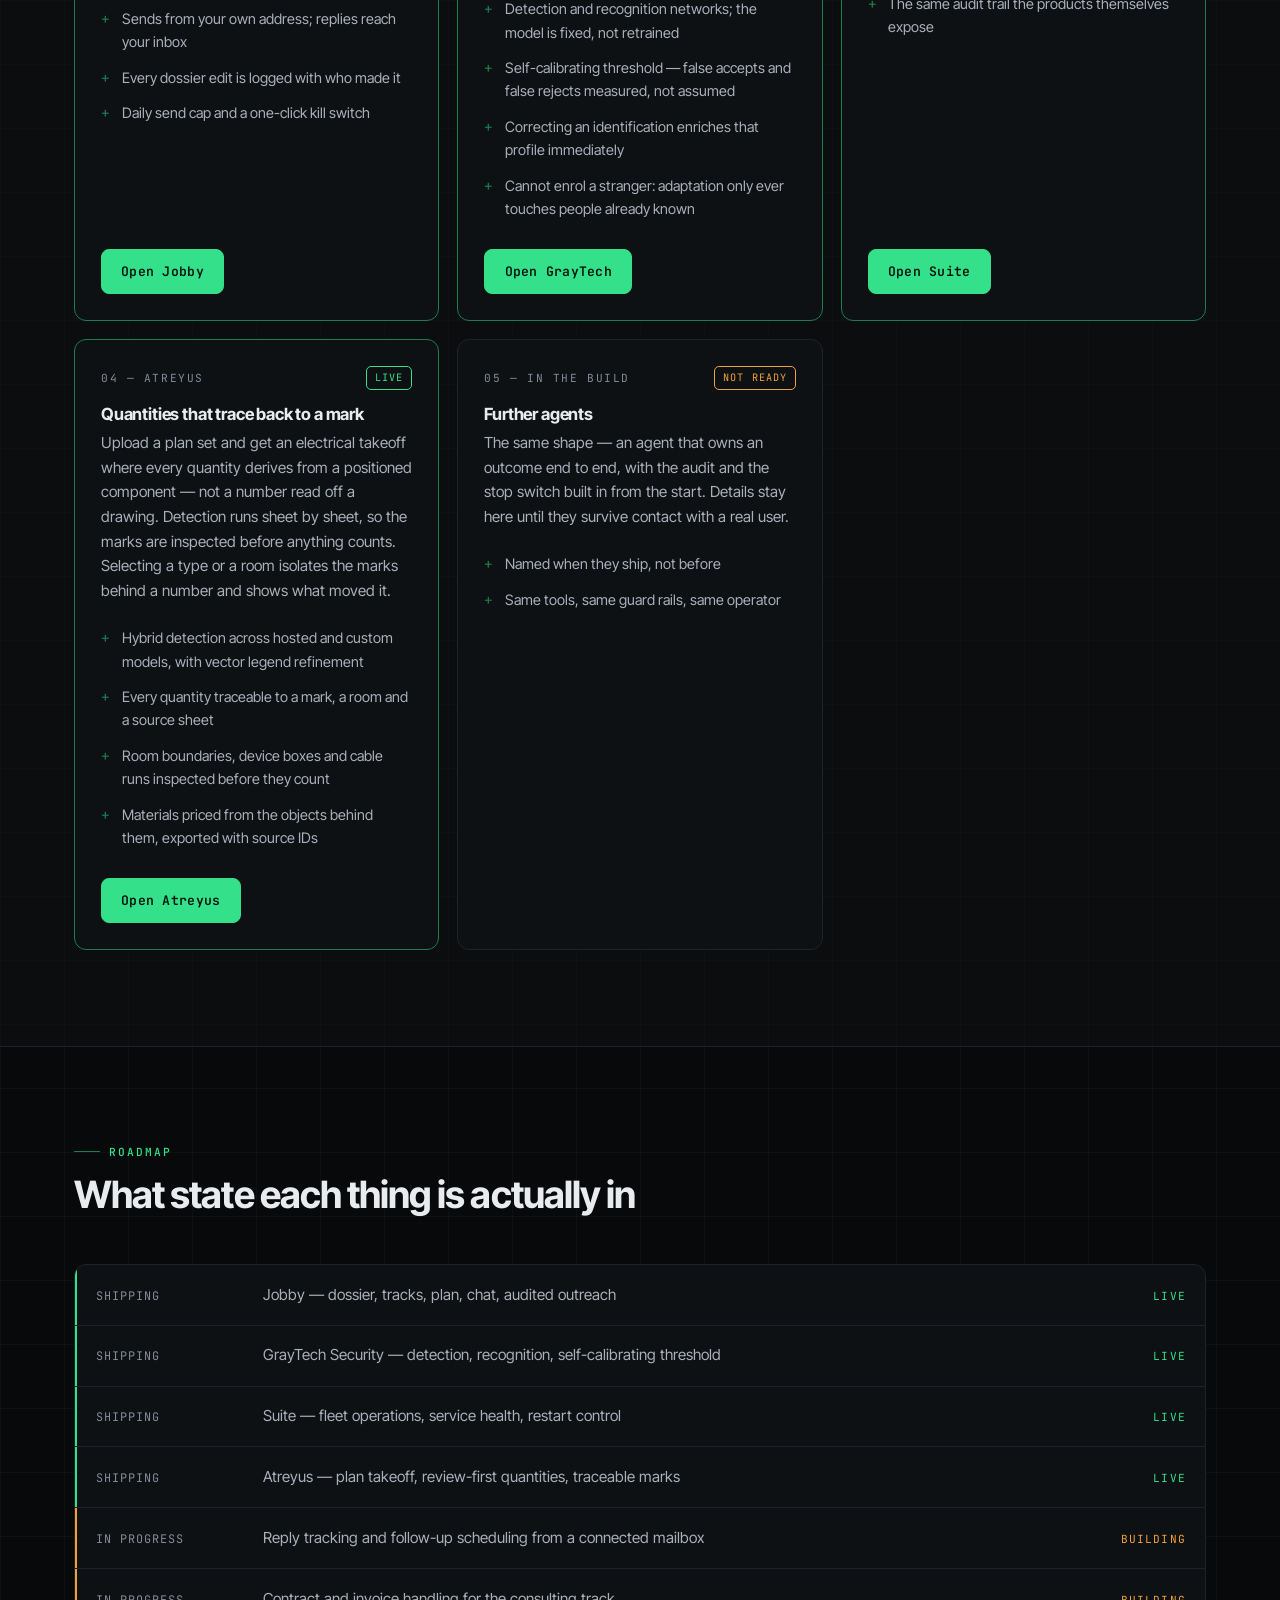
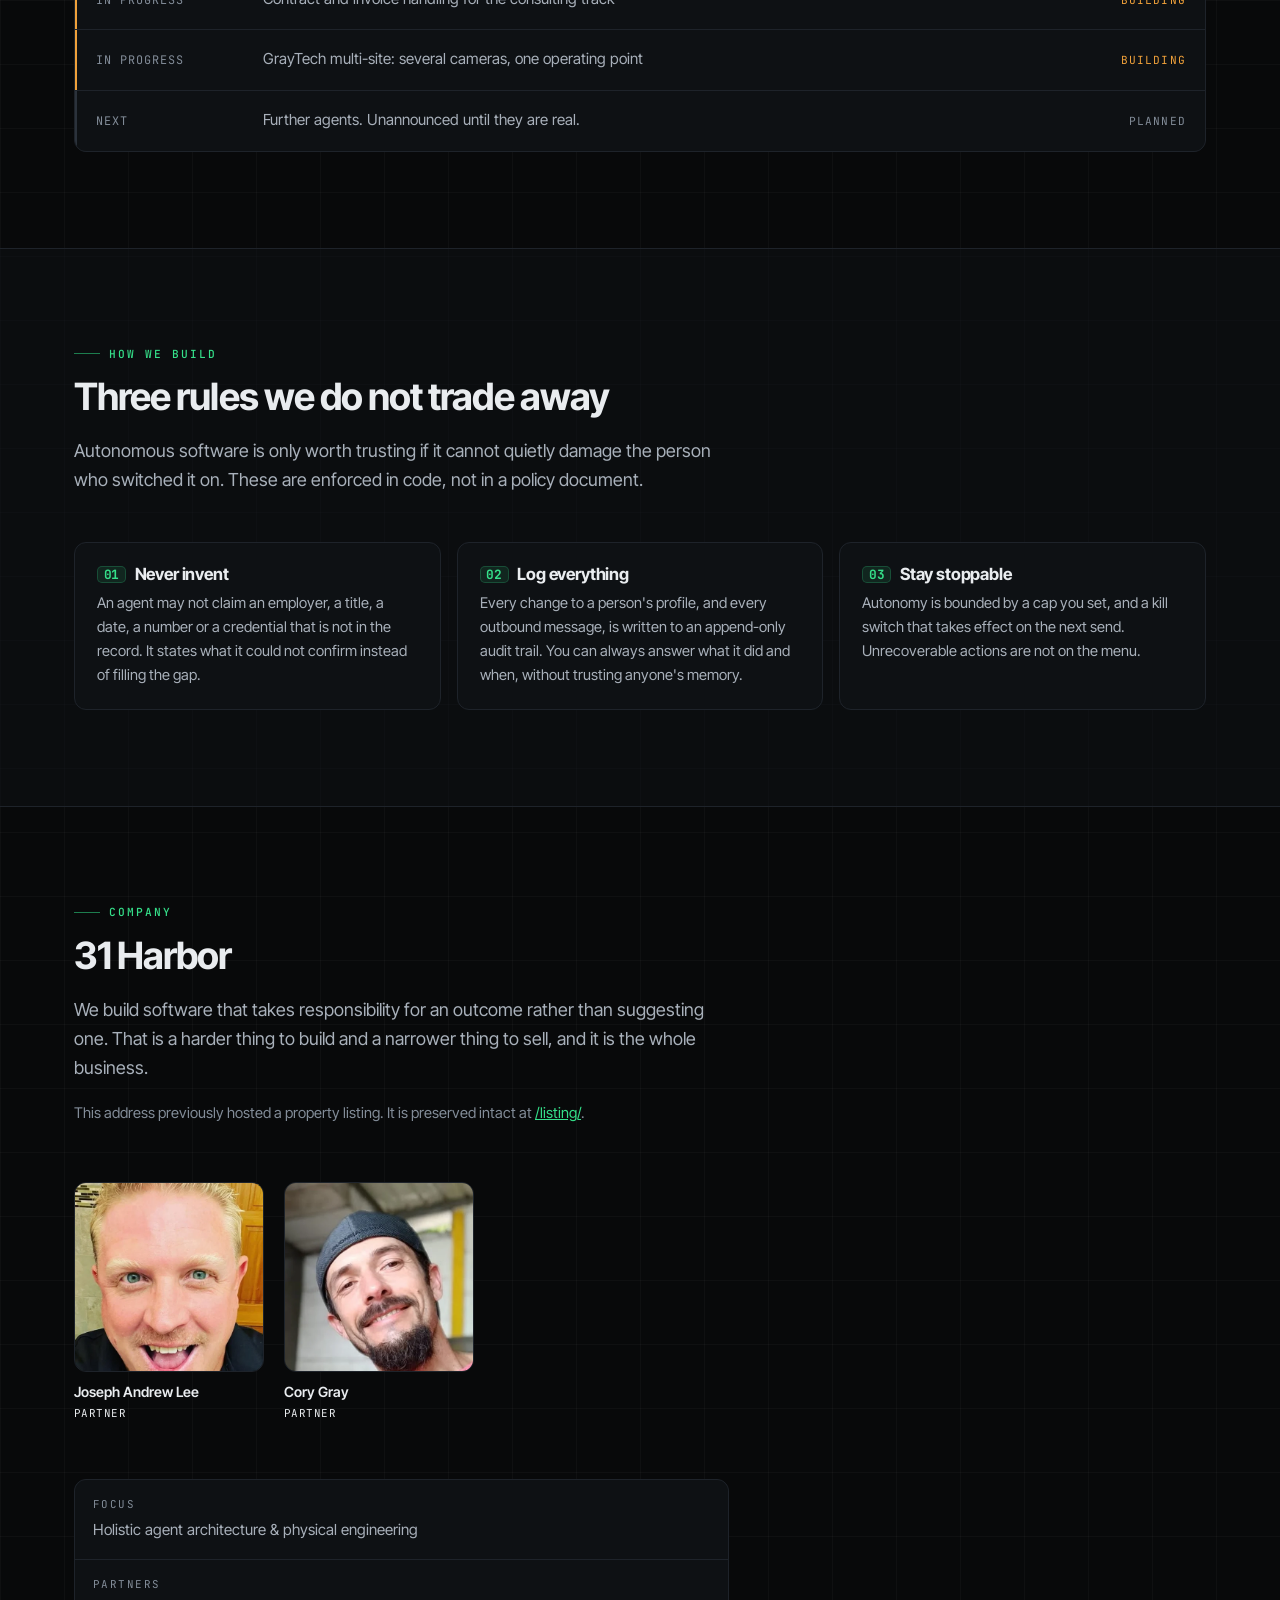
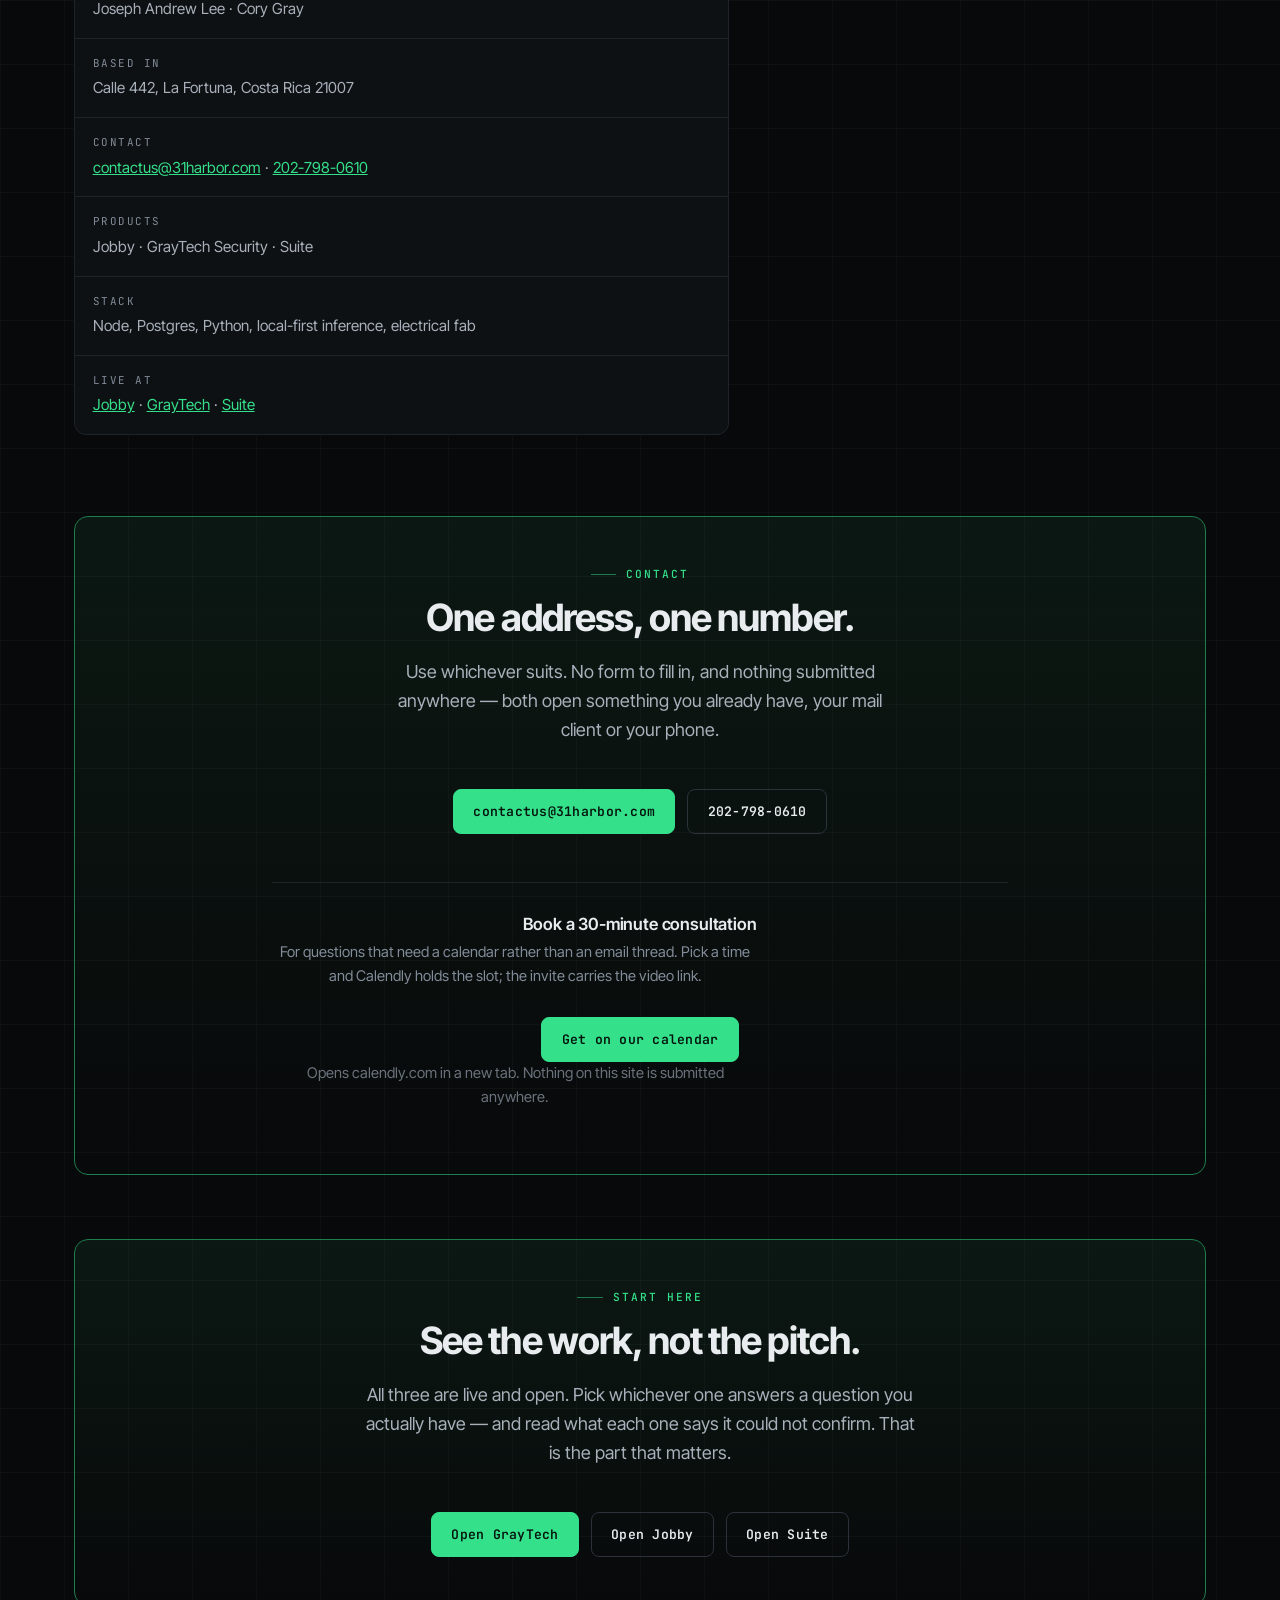
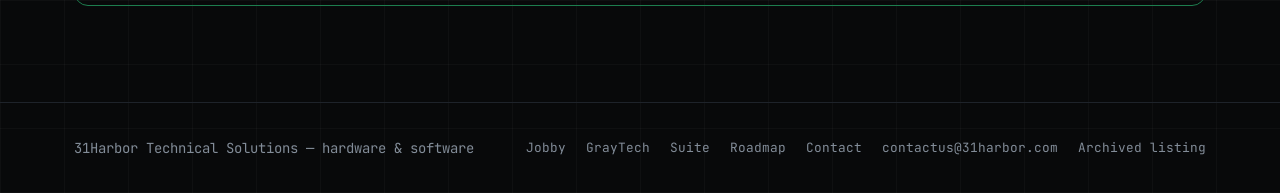
==== commit 79ca925c: "feat(31harbor): add Atreyus to the hero button row" ====
--- a/index.html
+++ b/index.html
@@ -81,6 +81,7 @@
           <a class="btn btn-ghost" href="https://graytech.mobilemonero.com">Open GrayTech</a>
           <a class="btn btn-ghost" href="https://jobby.mobilemonero.com">Open Jobby</a>
           <a class="btn btn-ghost" href="https://suite.mobilemonero.com/suite/">Open Suite</a>
+          <a class="btn btn-ghost" href="https://atreyus.mobilemonero.com">Open Atreyus</a>
           <!-- Same reasoning as the button in the contact CTA: a plain link, not an
                embed. It cannot break, costs no request, and survives Calendly being
                down. New tab because it leaves the site. -->
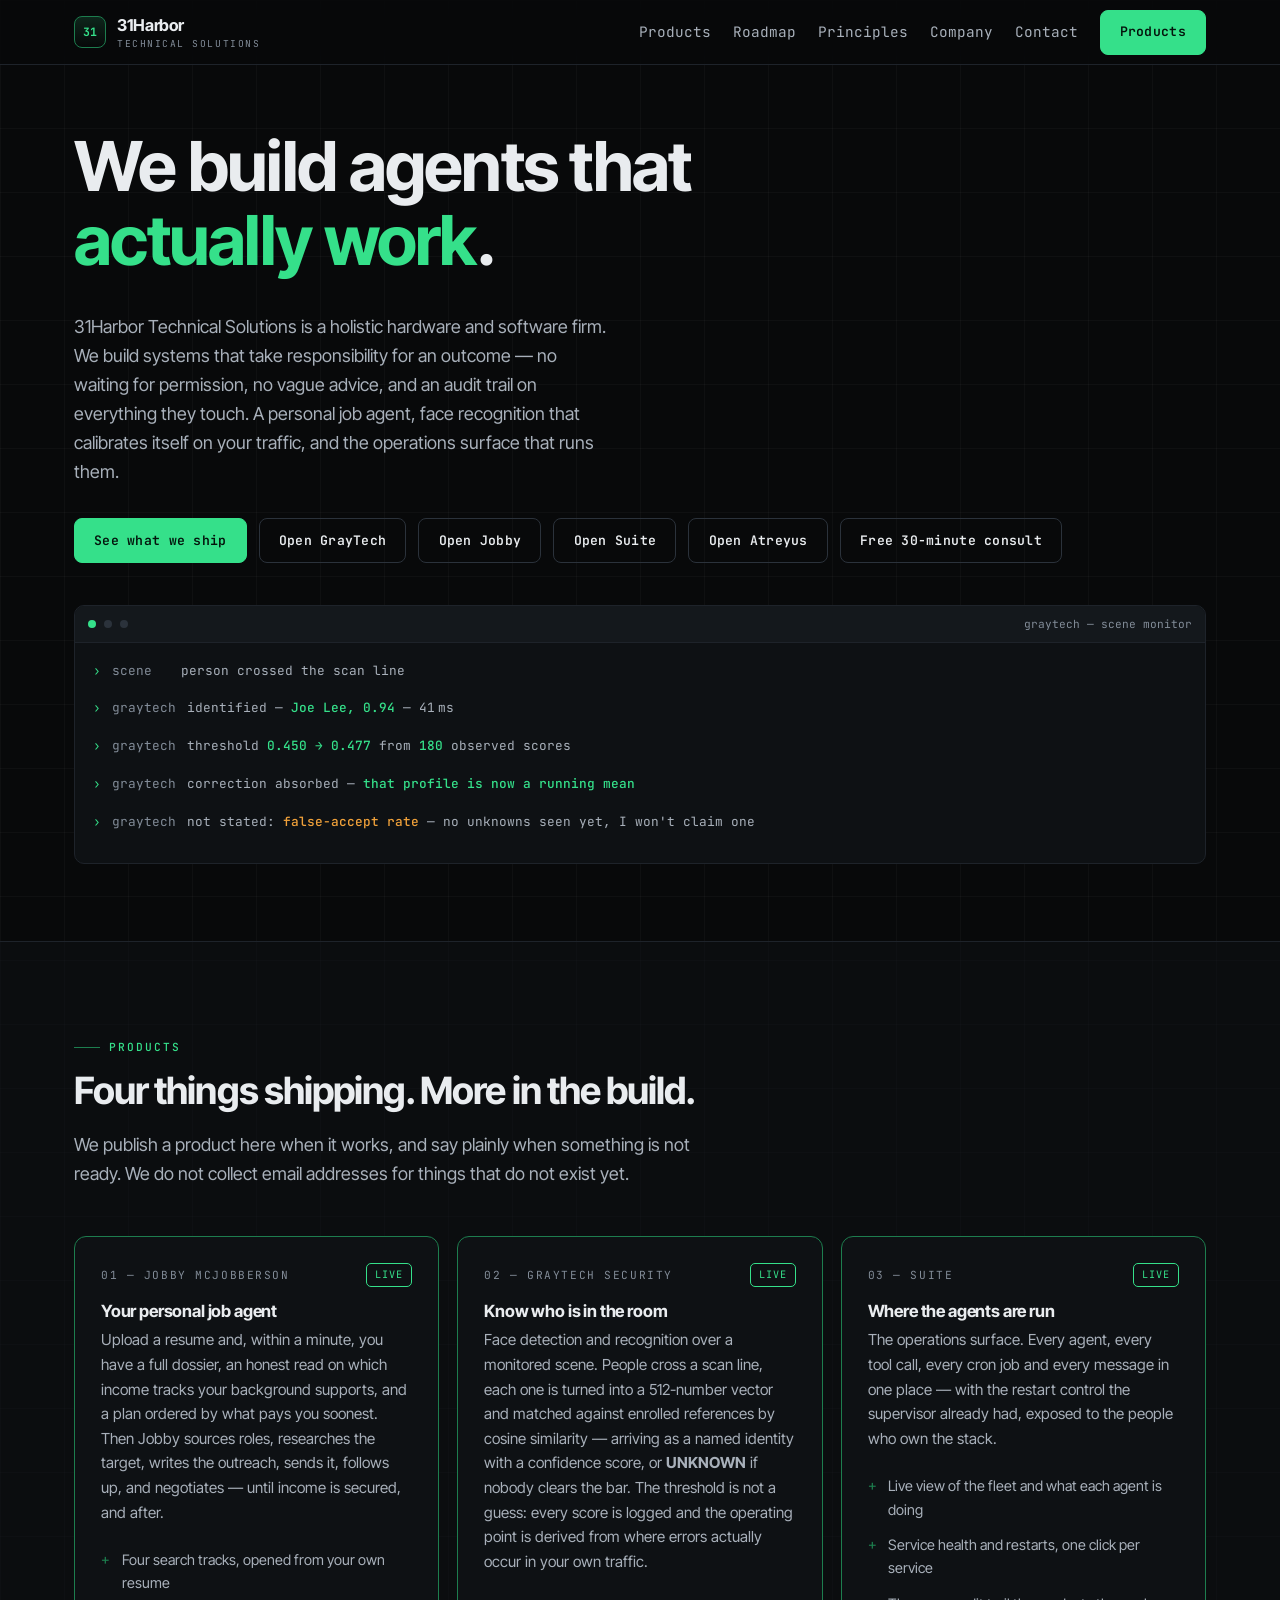
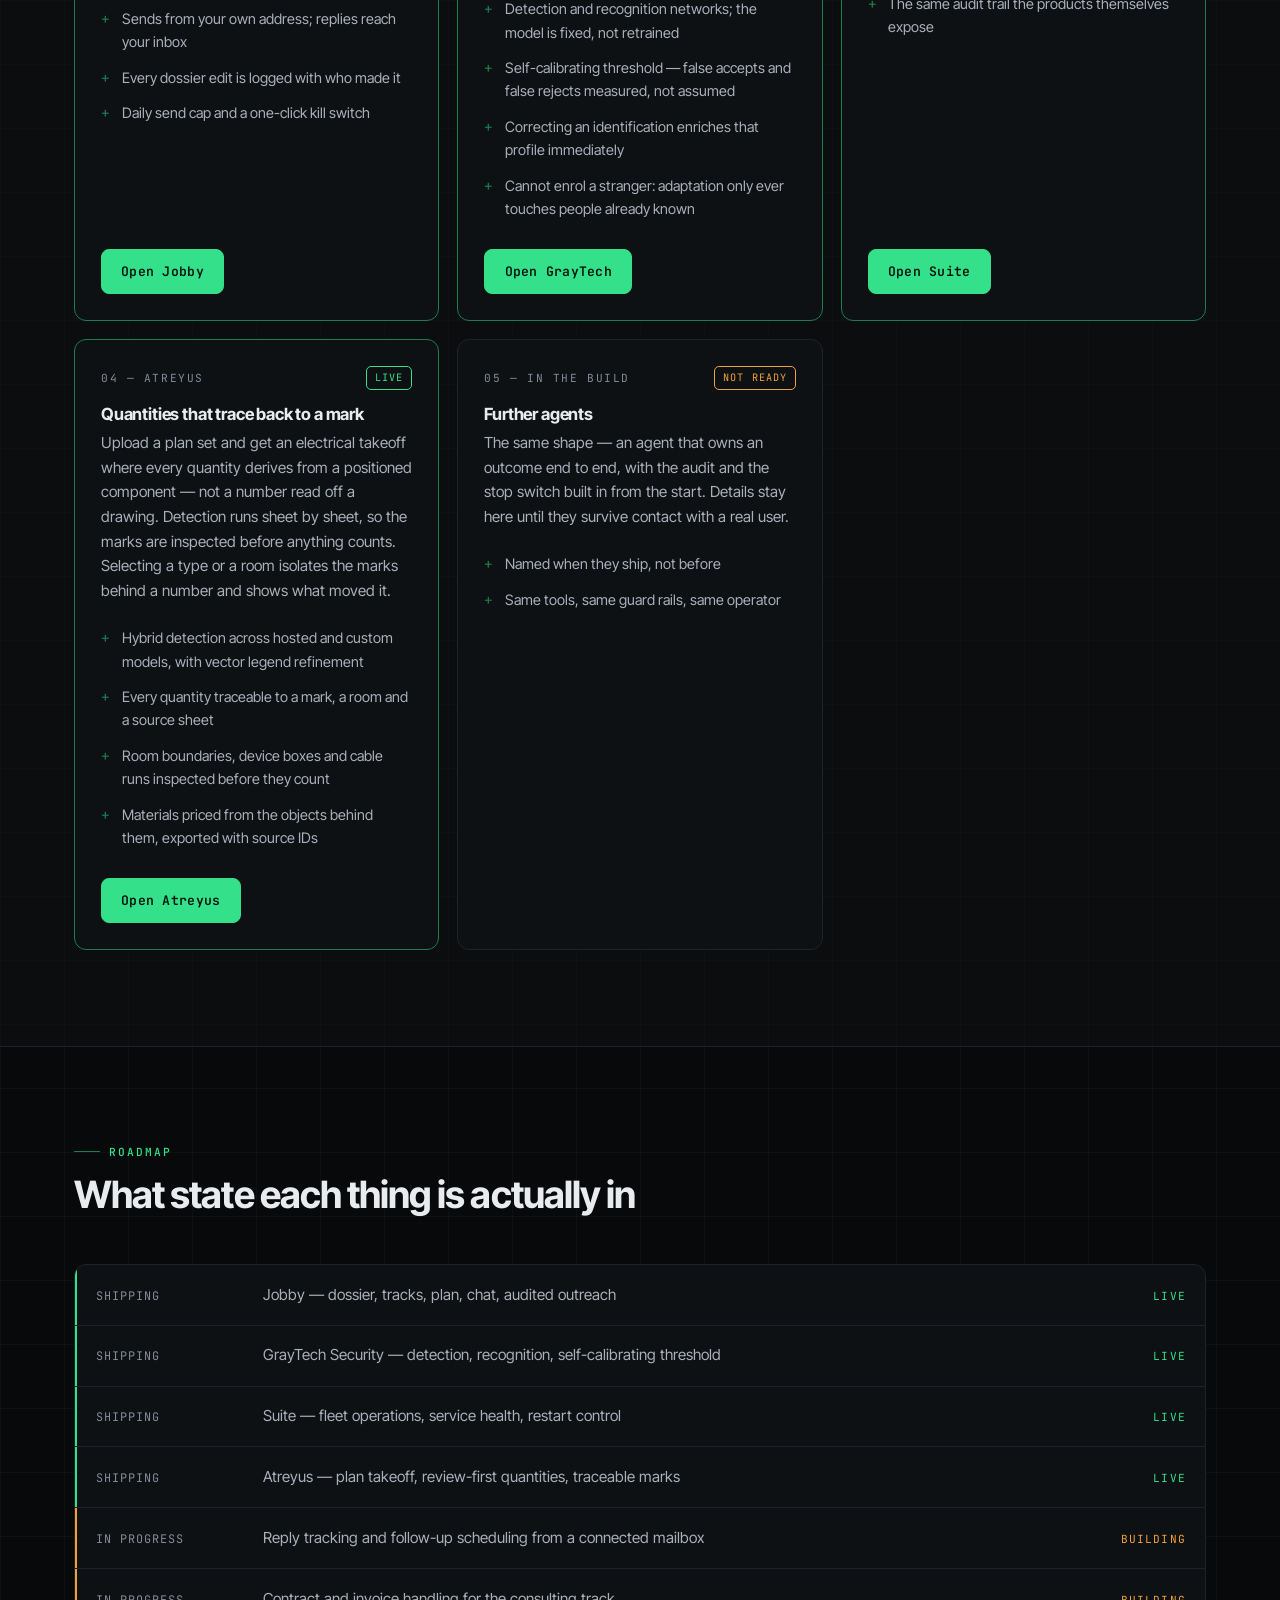
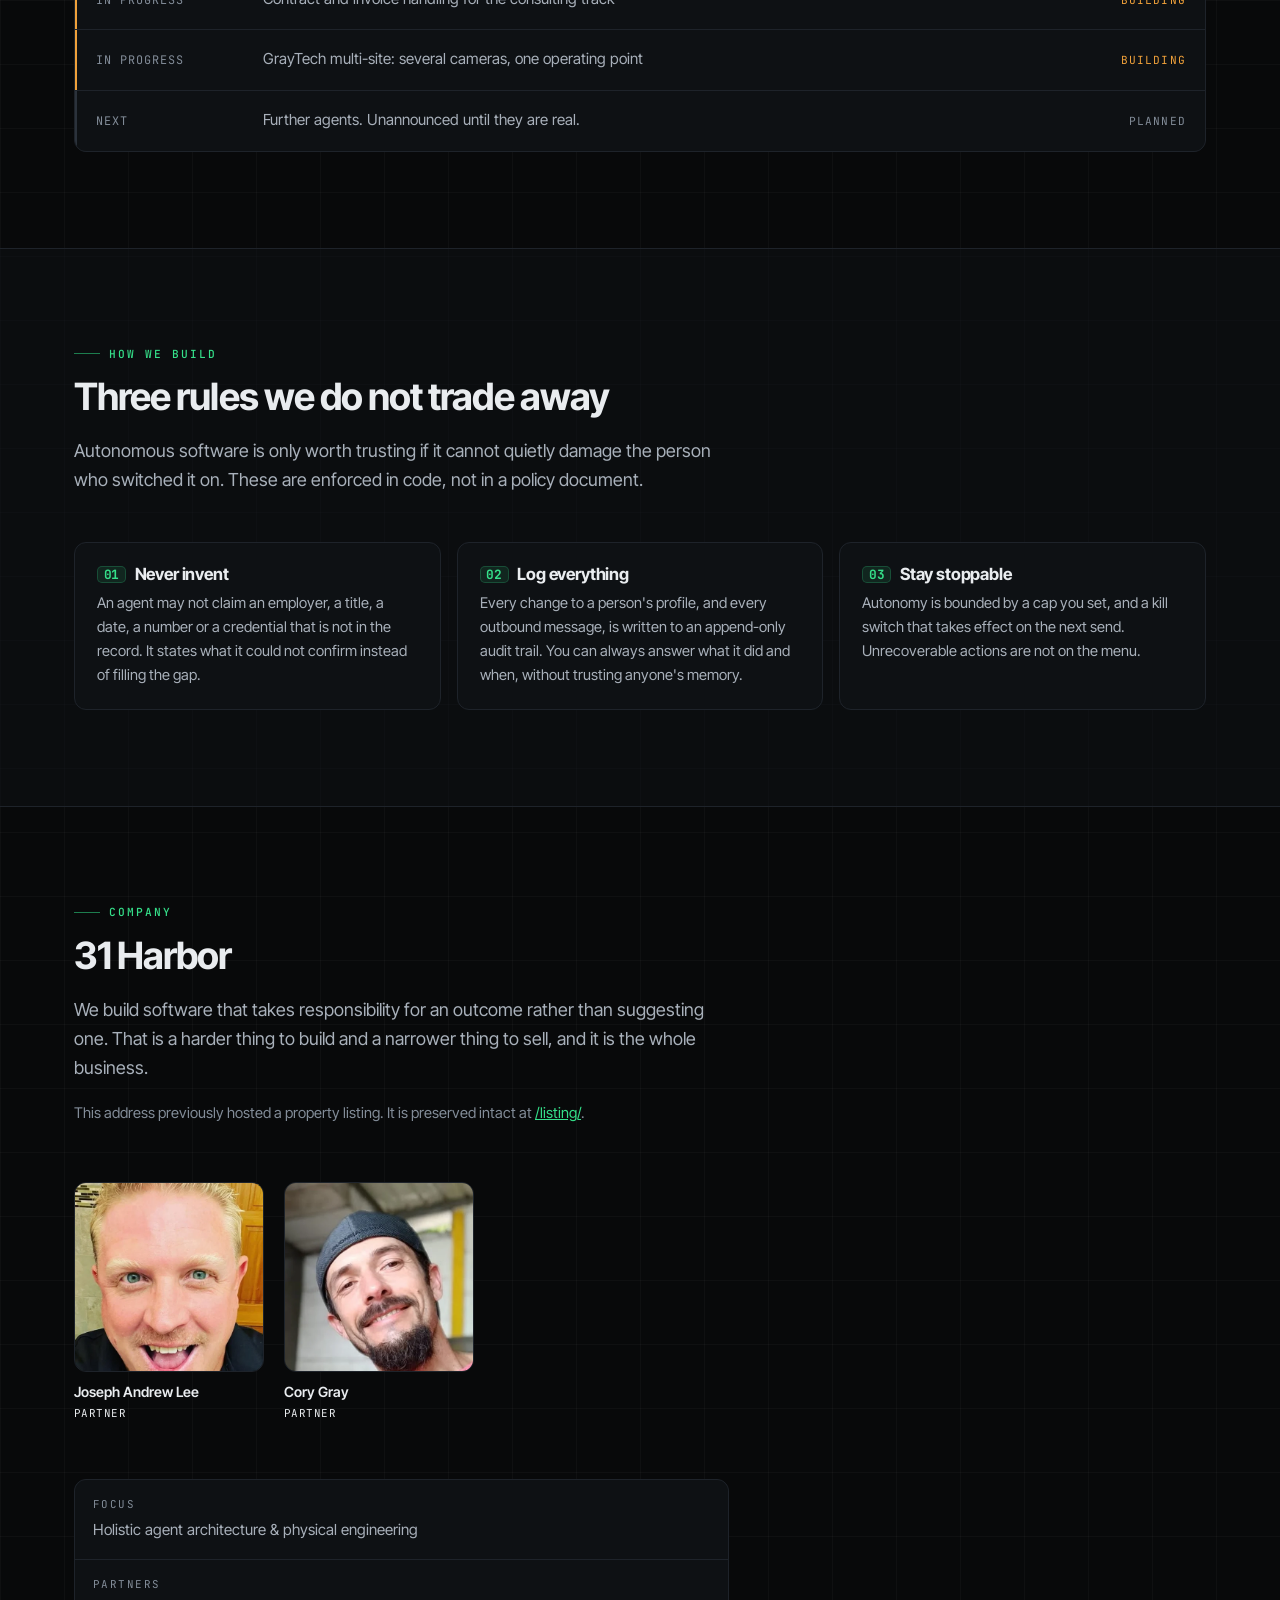
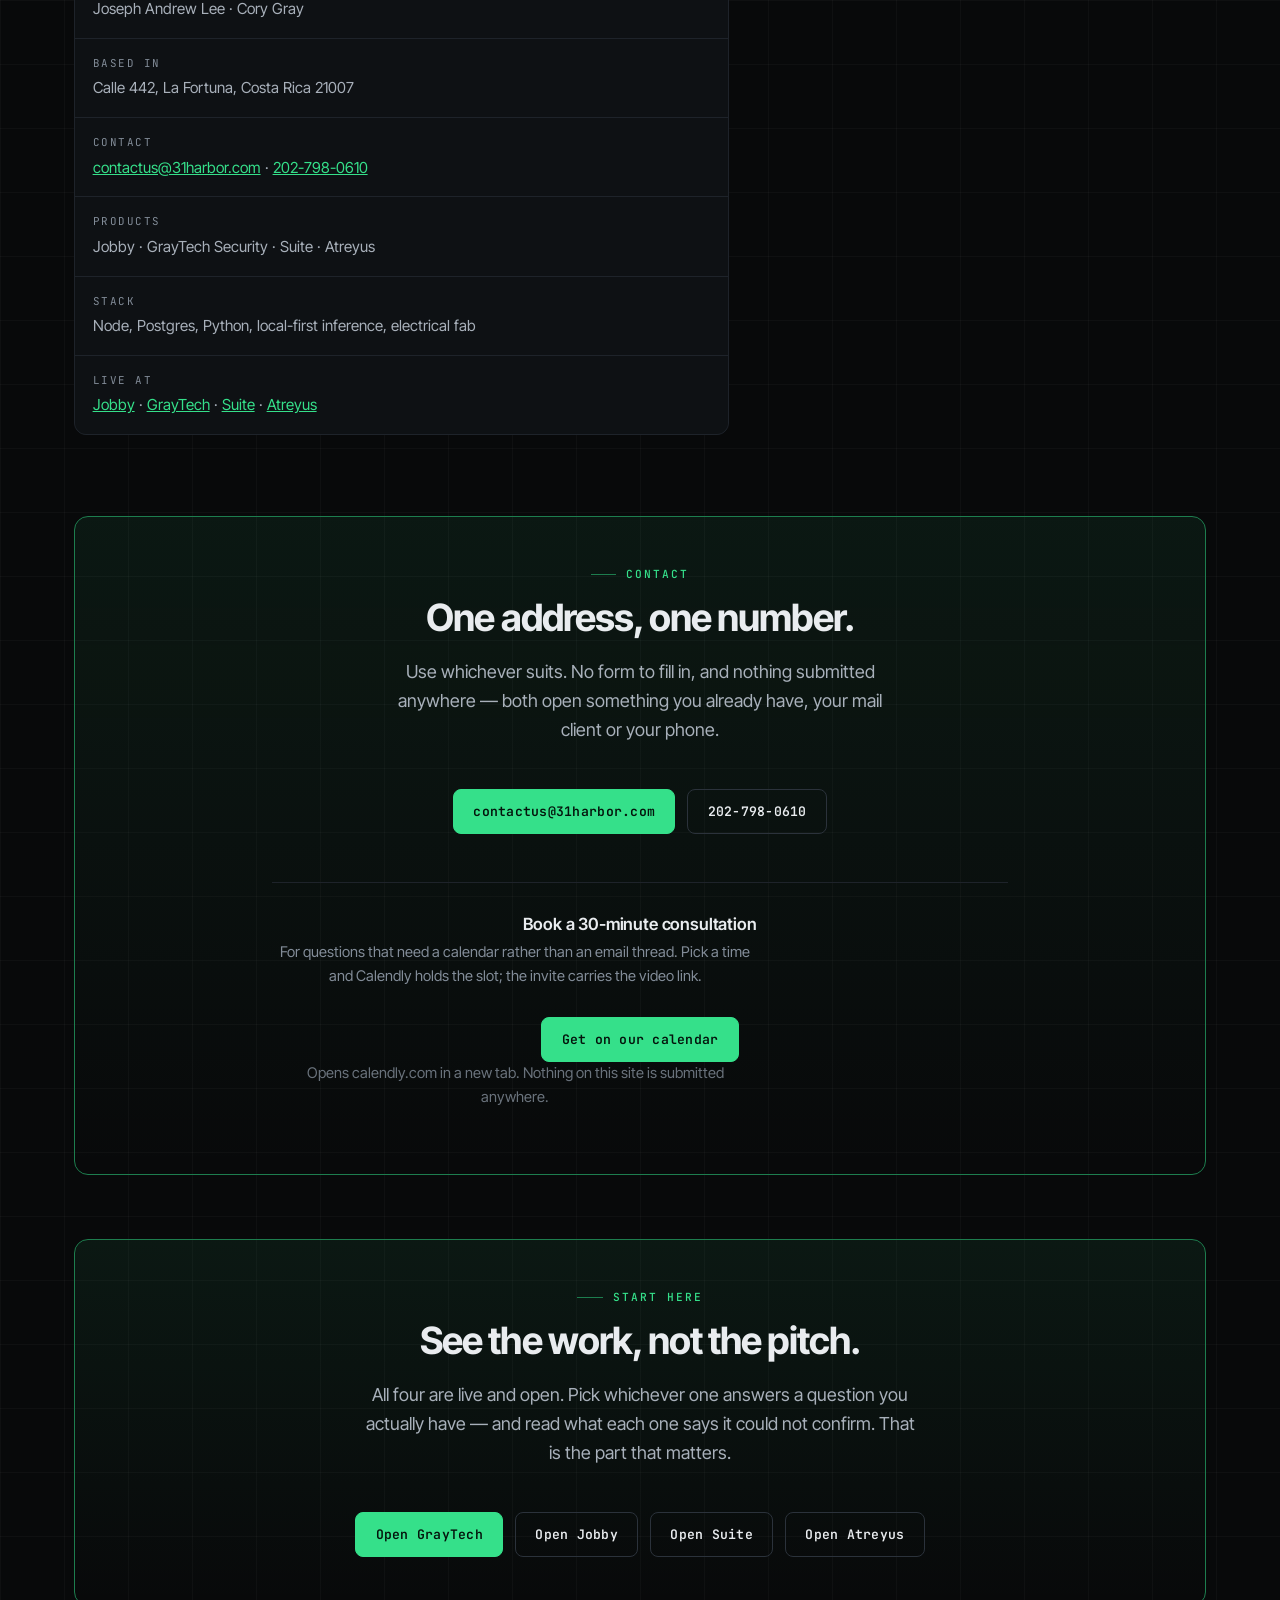
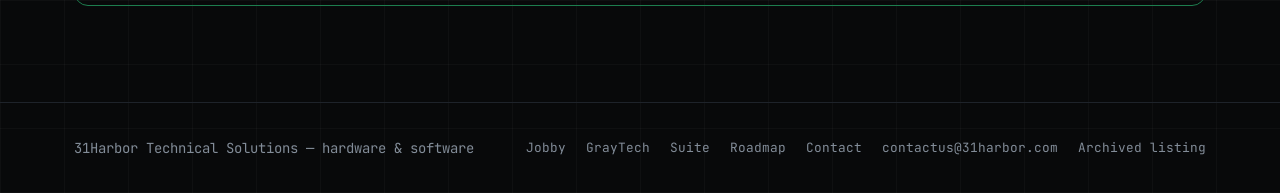
==== commit d40aaf89: "fix(31harbor): update product counts and closing CTA for Atreyus" ====
--- a/index.html
+++ b/index.html
@@ -114,7 +114,7 @@
       <div class="wrap">
         <div class="section-head">
           <p class="eyebrow">Products</p>
-          <h2>Three things shipping. More in the build.</h2>
+          <h2>Four things shipping. More in the build.</h2>
           <p class="lede">
             We publish a product here when it works, and say plainly when
             something is not ready. We do not collect email addresses for
@@ -358,9 +358,9 @@
           <div class="fact"><dt>Partners</dt><dd>Joseph Andrew Lee &middot; Cory Gray</dd></div>
           <div class="fact"><dt>Based in</dt><dd>Calle 442, La Fortuna, Costa Rica 21007</dd></div>
           <div class="fact"><dt>Contact</dt><dd><a href="mailto:contactus@31harbor.com">contactus@31harbor.com</a> &middot; <a href="tel:+12027980610">202-798-0610</a></dd></div>
-          <div class="fact"><dt>Products</dt><dd>Jobby &middot; GrayTech Security &middot; Suite</dd></div>
+          <div class="fact"><dt>Products</dt><dd>Jobby &middot; GrayTech Security &middot; Suite &middot; Atreyus</dd></div>
           <div class="fact"><dt>Stack</dt><dd>Node, Postgres, Python, local-first inference, electrical fab</dd></div>
-          <div class="fact"><dt>Live at</dt><dd><a href="https://jobby.mobilemonero.com">Jobby</a> &middot; <a href="https://graytech.mobilemonero.com">GrayTech</a> &middot; <a href="https://suite.mobilemonero.com/suite/">Suite</a></dd></div>
+          <div class="fact"><dt>Live at</dt><dd><a href="https://jobby.mobilemonero.com">Jobby</a> &middot; <a href="https://graytech.mobilemonero.com">GrayTech</a> &middot; <a href="https://suite.mobilemonero.com/suite/">Suite</a> &middot; <a href="https://atreyus.mobilemonero.com">Atreyus</a></dd></div>
         </dl>
       </div>
 
@@ -410,7 +410,7 @@
           <p class="eyebrow" style="justify-content:center">Start here</p>
           <h2>See the work, not the pitch.</h2>
           <p class="lede" style="max-width:56ch;margin:0 auto">
-            All three are live and open. Pick whichever one answers a question you
+            All four are live and open. Pick whichever one answers a question you
             actually have &mdash; and read what each one says it could not
             confirm. That is the part that matters.
           </p>
@@ -418,6 +418,7 @@
             <a class="btn" href="https://graytech.mobilemonero.com">Open GrayTech</a>
             <a class="btn btn-ghost" href="https://jobby.mobilemonero.com">Open Jobby</a>
             <a class="btn btn-ghost" href="https://suite.mobilemonero.com/suite/">Open Suite</a>
+            <a class="btn btn-ghost" href="https://atreyus.mobilemonero.com">Open Atreyus</a>
           </div>
         </div>
       </div>
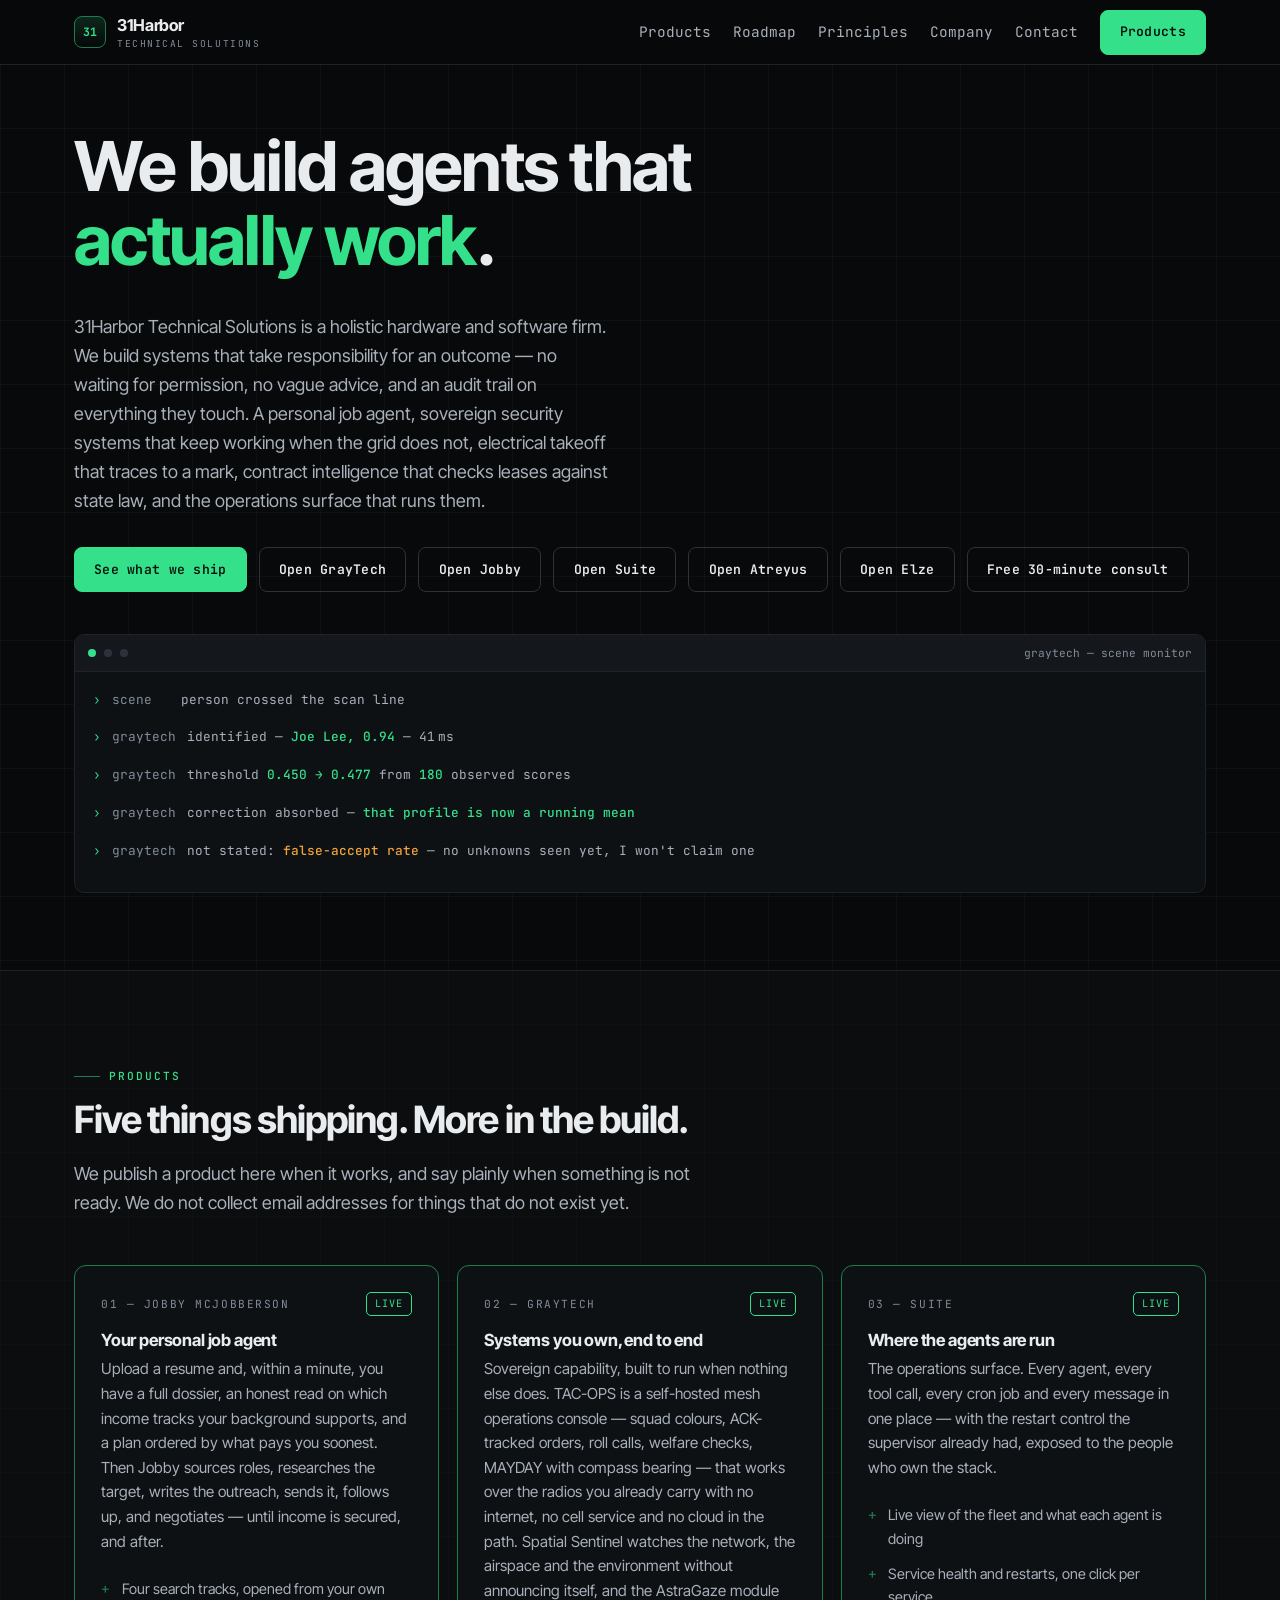
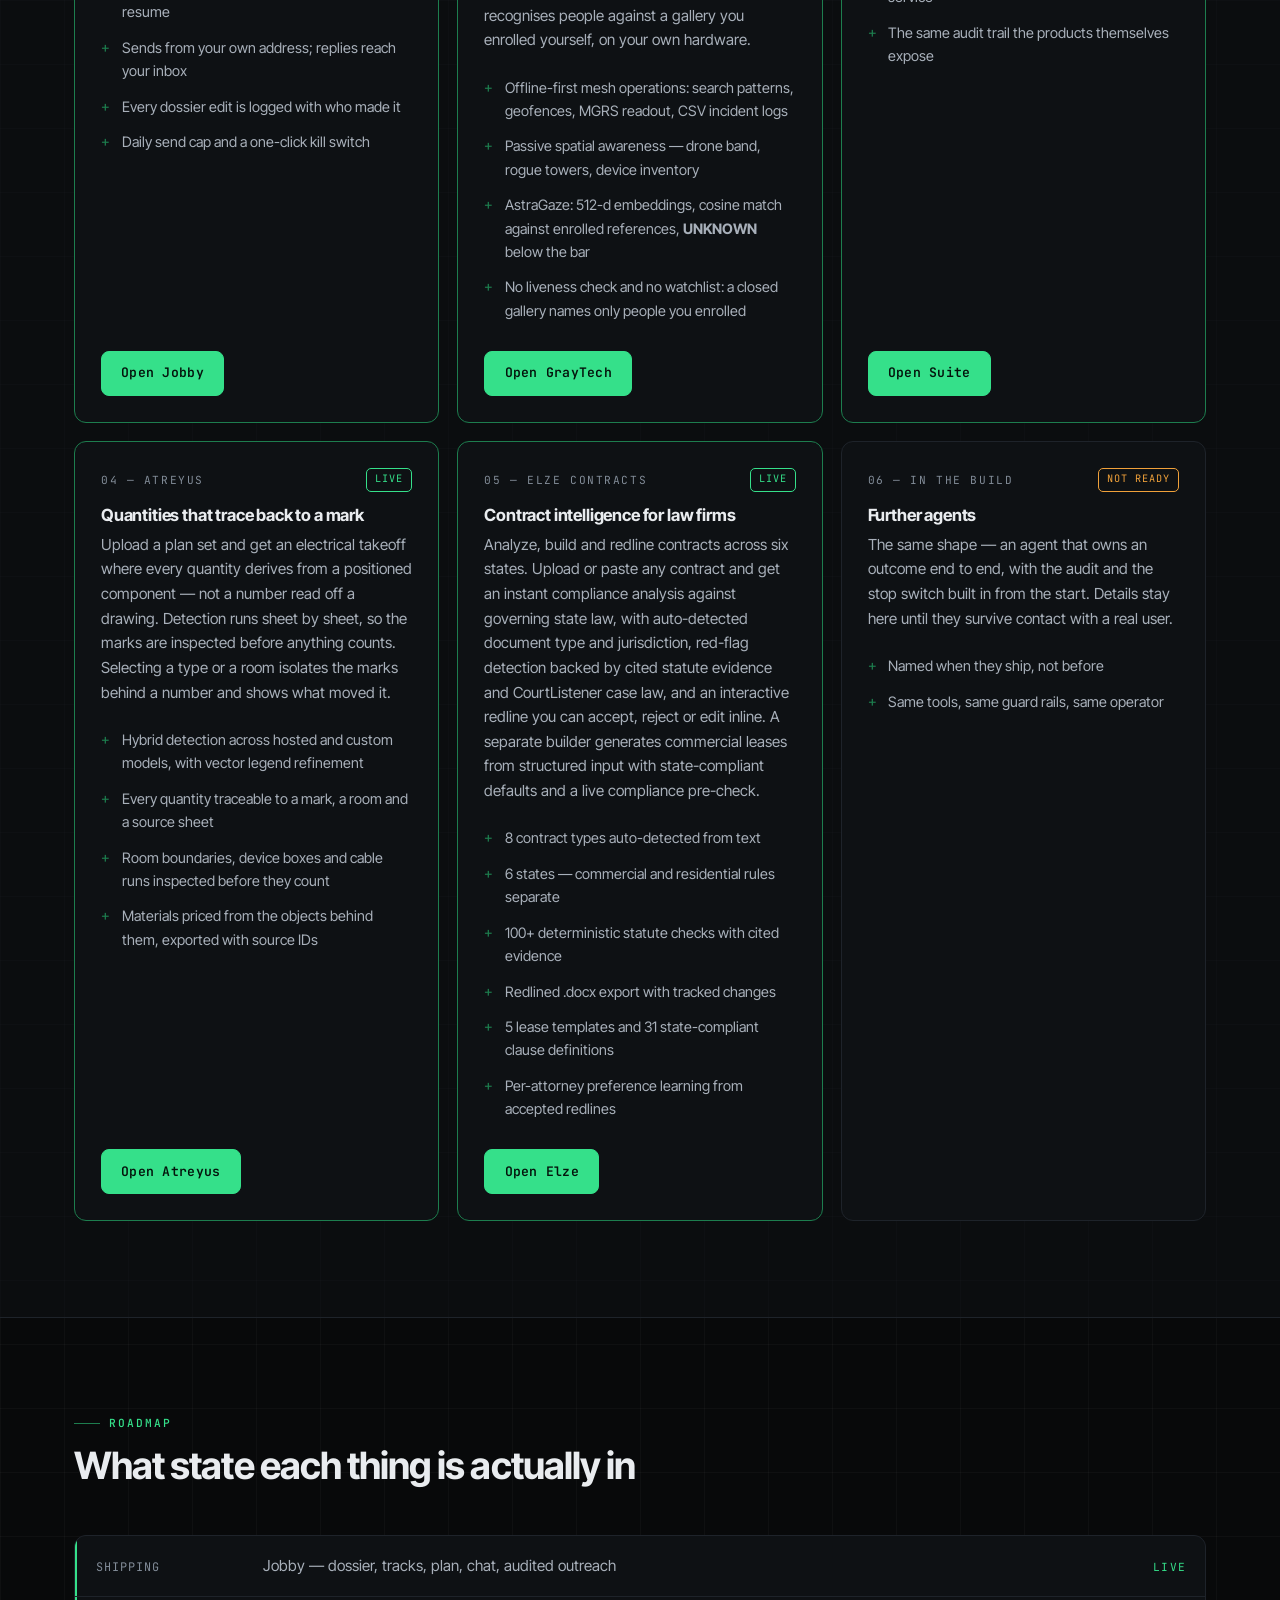
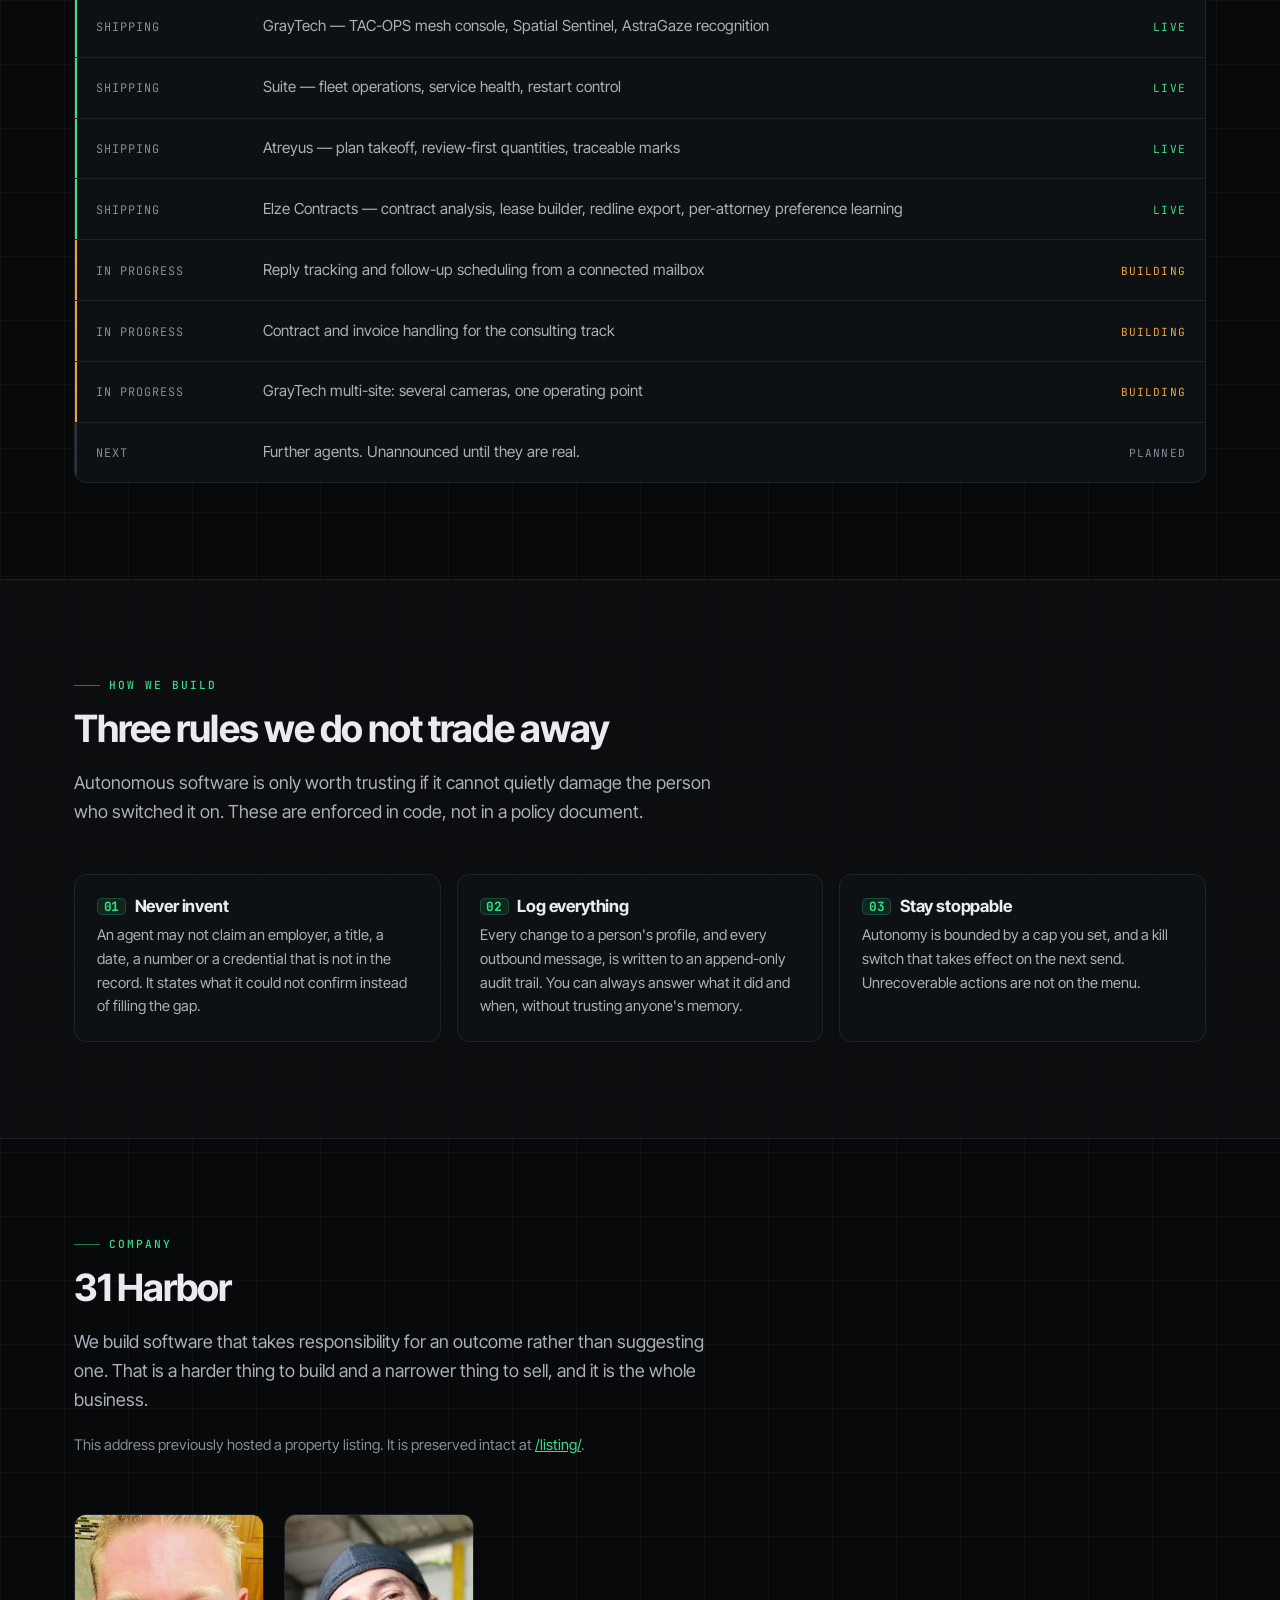
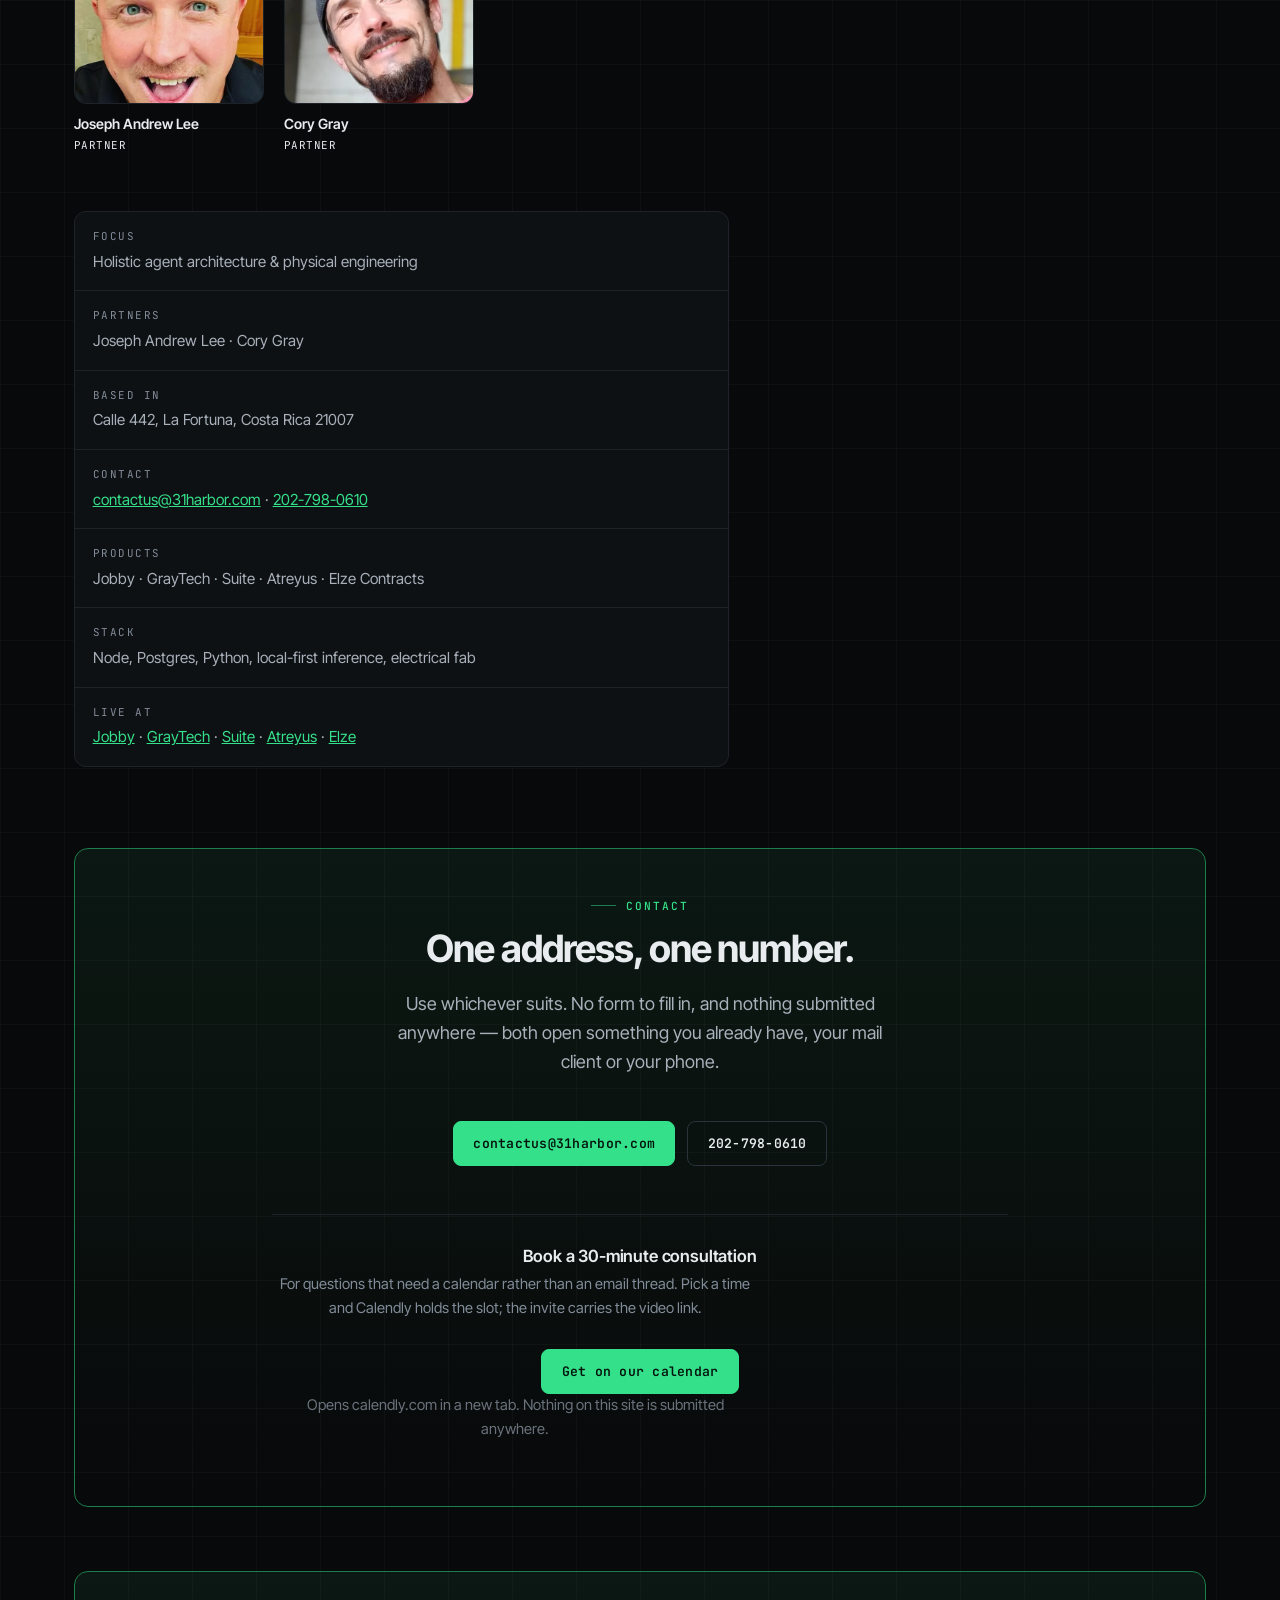
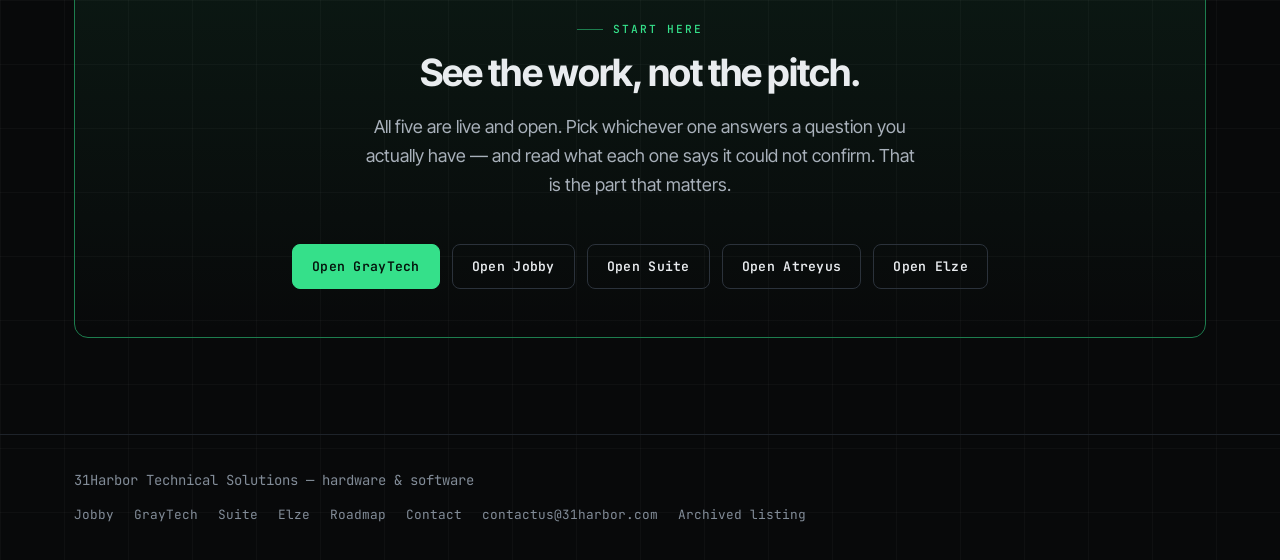
==== commit 614e0fda: "feat(31harbor): add Elze Contracts as fifth shipped product" ====
--- a/index.html
+++ b/index.html
@@ -4,24 +4,24 @@
   <meta charset="UTF-8">
   <meta name="viewport" content="width=device-width, initial-scale=1.0">
   <title>31Harbor Technical Solutions &mdash; We build agents that work</title>
-  <meta name="description" content="31Harbor Technical Solutions combines high-level agent architecture with electrical engineering and fabrication to build holistic, autonomous systems. Shipping: Jobby (job agent), GrayTech Security (biometrics), Atreyus (electrical takeoff), and Suite (operations). Partners Joseph Andrew Lee and Cory Gray, based in La Fortuna, Costa Rica.">
-  <meta name="keywords" content="31Harbor Technical Solutions, agent harness architecture, electrical engineering, autonomous agents, Jobby, GrayTech Security, Atreyus, Suite, Costa Rica, La Fortuna">
+  <meta name="description" content="31Harbor Technical Solutions combines high-level agent architecture with electrical engineering and fabrication to build holistic, autonomous systems. Shipping: Jobby (job agent), GrayTech (sovereign security), Atreyus (electrical takeoff), Suite (operations), and Elze Contracts (contract intelligence). Partners Joseph Andrew Lee and Cory Gray, based in La Fortuna, Costa Rica.">
+  <meta name="keywords" content="31Harbor Technical Solutions, agent harness architecture, electrical engineering, autonomous agents, Jobby, GrayTech, Atreyus, Suite, Elze Contracts, contract intelligence, Costa Rica, La Fortuna">
 
   <meta property="og:type" content="website">
   <meta property="og:title" content="31Harbor Technical Solutions &mdash; We build agents that work">
-  <meta property="og:description" content="A holistic technical solutions firm integrating software agents with hardware engineering. Jobby, GrayTech Security, Atreyus and Suite are shipping. Never invent, log everything, stay stoppable.">
+  <meta property="og:description" content="A holistic technical solutions firm integrating software agents with hardware engineering. Jobby, GrayTech, Atreyus, Suite and Elze Contracts are shipping. Never invent, log everything, stay stoppable.">
   <meta property="og:url" content="https://31harbor.com/">
   <meta property="og:site_name" content="31Harbor Technical Solutions">
   <meta property="og:locale" content="en_US">
   <meta property="og:image" content="https://31harbor.com/og/31harbor-og.png">
   <meta property="og:image:width" content="1200">
   <meta property="og:image:height" content="630">
-  <meta property="og:image:alt" content="31 Harbor - We build agents that actually work. Jobby, GrayTech Security, Atreyus and Suite.">
+  <meta property="og:image:alt" content="31 Harbor - We build agents that actually work. Jobby, GrayTech, Atreyus, Suite and Elze Contracts.">
   <meta property="og:image:type" content="image/png">
 
   <meta name="twitter:card" content="summary_large_image">
   <meta name="twitter:title" content="31Harbor Technical Solutions &mdash; We build agents that work">
-  <meta name="twitter:description" content="Integrated hardware and software solutions for autonomous agents. Jobby, GrayTech Security, Atreyus and Suite are shipping.">
+  <meta name="twitter:description" content="Integrated hardware and software solutions for autonomous agents. Jobby, GrayTech, Atreyus, Suite and Elze Contracts are shipping.">
   <meta name="twitter:image" content="https://31harbor.com/og/31harbor-og.png">
   <meta name="twitter:image:alt" content="31 Harbor - We build agents that actually work.">
 
@@ -72,8 +72,10 @@
           31Harbor Technical Solutions is a holistic hardware and software firm. We build systems that take
           responsibility for an outcome &mdash; no waiting for permission, no
           vague advice, and an audit trail on everything they touch. A personal
-          job agent, face recognition that calibrates itself on your traffic,
-          and the operations surface that runs them.
+          job agent, sovereign security systems that keep working when the grid
+          does not, electrical takeoff that traces to a mark, contract
+          intelligence that checks leases against state law, and the operations
+          surface that runs them.
         </p>
 
         <div class="btn-row">
@@ -82,6 +84,7 @@
           <a class="btn btn-ghost" href="https://jobby.mobilemonero.com">Open Jobby</a>
           <a class="btn btn-ghost" href="https://suite.mobilemonero.com/suite/">Open Suite</a>
           <a class="btn btn-ghost" href="https://atreyus.mobilemonero.com">Open Atreyus</a>
+          <a class="btn btn-ghost" href="https://relay.mobilemonero.com/elze">Open Elze</a>
           <!-- Same reasoning as the button in the contact CTA: a plain link, not an
                embed. It cannot break, costs no request, and survives Calendly being
                down. New tab because it leaves the site. -->
@@ -114,7 +117,7 @@
       <div class="wrap">
         <div class="section-head">
           <p class="eyebrow">Products</p>
-          <h2>Four things shipping. More in the build.</h2>
+          <h2>Five things shipping. More in the build.</h2>
           <p class="lede">
             We publish a product here when it works, and say plainly when
             something is not ready. We do not collect email addresses for
@@ -147,24 +150,25 @@
 
           <article class="product is-live">
             <div class="product-top">
-              <span class="product-id">02 &mdash; GrayTech Security</span>
+              <span class="product-id">02 &mdash; GrayTech</span>
               <span class="badge badge-live">Live</span>
             </div>
-            <h3>Know who is in the room</h3>
-            <p>
-              Face detection and recognition over a monitored scene. People cross
-              a scan line, each one is turned into a 512-number vector and matched
-              against enrolled references by cosine similarity &mdash; arriving as a
-              named identity with a confidence score, or <b>UNKNOWN</b> if nobody
-              clears the bar. The threshold is not a guess: every score is logged
-              and the operating point is derived from where errors actually occur
-              in your own traffic.
-            </p>
-            <ul class="feature-list">
-              <li>Detection and recognition networks; the model is fixed, not retrained</li>
-              <li>Self-calibrating threshold &mdash; false accepts and false rejects measured, not assumed</li>
-              <li>Correcting an identification enriches that profile immediately</li>
-              <li>Cannot enrol a stranger: adaptation only ever touches people already known</li>
+            <h3>Systems you own, end to end</h3>
+            <p>
+              Sovereign capability, built to run when nothing else does. TAC-OPS is a
+              self-hosted mesh operations console &mdash; squad colours, ACK-tracked
+              orders, roll calls, welfare checks, MAYDAY with compass bearing &mdash;
+              that works over the radios you already carry with no internet, no cell
+              service and no cloud in the path. Spatial Sentinel watches the network,
+              the airspace and the environment without announcing itself, and the
+              AstraGaze module recognises people against a gallery you enrolled
+              yourself, on your own hardware.
+            </p>
+            <ul class="feature-list">
+              <li>Offline-first mesh operations: search patterns, geofences, MGRS readout, CSV incident logs</li>
+              <li>Passive spatial awareness &mdash; drone band, rogue towers, device inventory</li>
+              <li>AstraGaze: 512-d embeddings, cosine match against enrolled references, <b>UNKNOWN</b> below the bar</li>
+              <li>No liveness check and no watchlist: a closed gallery names only people you enrolled</li>
             </ul>
             <a class="btn" href="https://graytech.mobilemonero.com">Open GrayTech</a>
           </article>
@@ -210,9 +214,36 @@
             <a class="btn" href="https://atreyus.mobilemonero.com">Open Atreyus</a>
           </article>
 
+          <article class="product is-live">
+            <div class="product-top">
+              <span class="product-id">05 &mdash; Elze Contracts</span>
+              <span class="badge badge-live">Live</span>
+            </div>
+            <h3>Contract intelligence for law firms</h3>
+            <p>
+              Analyze, build and redline contracts across six states. Upload or
+              paste any contract and get an instant compliance analysis against
+              governing state law, with auto-detected document type and
+              jurisdiction, red-flag detection backed by cited statute evidence
+              and CourtListener case law, and an interactive redline you can
+              accept, reject or edit inline. A separate builder generates
+              commercial leases from structured input with state-compliant
+              defaults and a live compliance pre-check.
+            </p>
+            <ul class="feature-list">
+              <li>8 contract types auto-detected from text</li>
+              <li>6 states &mdash; commercial and residential rules separate</li>
+              <li>100+ deterministic statute checks with cited evidence</li>
+              <li>Redlined .docx export with tracked changes</li>
+              <li>5 lease templates and 31 state-compliant clause definitions</li>
+              <li>Per-attorney preference learning from accepted redlines</li>
+            </ul>
+            <a class="btn" href="https://relay.mobilemonero.com/elze">Open Elze</a>
+          </article>
+
           <article class="product">
             <div class="product-top">
-              <span class="product-id">05 &mdash; In the build</span>
+              <span class="product-id">06 &mdash; In the build</span>
               <span class="badge badge-next">Not ready</span>
             </div>
             <h3>Further agents</h3>
@@ -245,7 +276,7 @@
           </div>
           <div class="rm-row shipping">
             <span class="rm-when">Shipping</span>
-            <span class="rm-what">GrayTech Security &mdash; detection, recognition, self-calibrating threshold</span>
+            <span class="rm-what">GrayTech &mdash; TAC-OPS mesh console, Spatial Sentinel, AstraGaze recognition</span>
             <span class="rm-state">Live</span>
           </div>
           <div class="rm-row shipping">
@@ -256,6 +287,11 @@
           <div class="rm-row shipping">
             <span class="rm-when">Shipping</span>
             <span class="rm-what">Atreyus &mdash; plan takeoff, review-first quantities, traceable marks</span>
+            <span class="rm-state">Live</span>
+          </div>
+          <div class="rm-row shipping">
+            <span class="rm-when">Shipping</span>
+            <span class="rm-what">Elze Contracts &mdash; contract analysis, lease builder, redline export, per-attorney preference learning</span>
             <span class="rm-state">Live</span>
           </div>
           <div class="rm-row building">
@@ -358,9 +394,9 @@
           <div class="fact"><dt>Partners</dt><dd>Joseph Andrew Lee &middot; Cory Gray</dd></div>
           <div class="fact"><dt>Based in</dt><dd>Calle 442, La Fortuna, Costa Rica 21007</dd></div>
           <div class="fact"><dt>Contact</dt><dd><a href="mailto:contactus@31harbor.com">contactus@31harbor.com</a> &middot; <a href="tel:+12027980610">202-798-0610</a></dd></div>
-          <div class="fact"><dt>Products</dt><dd>Jobby &middot; GrayTech Security &middot; Suite &middot; Atreyus</dd></div>
+          <div class="fact"><dt>Products</dt><dd>Jobby &middot; GrayTech &middot; Suite &middot; Atreyus &middot; Elze Contracts</dd></div>
           <div class="fact"><dt>Stack</dt><dd>Node, Postgres, Python, local-first inference, electrical fab</dd></div>
-          <div class="fact"><dt>Live at</dt><dd><a href="https://jobby.mobilemonero.com">Jobby</a> &middot; <a href="https://graytech.mobilemonero.com">GrayTech</a> &middot; <a href="https://suite.mobilemonero.com/suite/">Suite</a> &middot; <a href="https://atreyus.mobilemonero.com">Atreyus</a></dd></div>
+          <div class="fact"><dt>Live at</dt><dd><a href="https://jobby.mobilemonero.com">Jobby</a> &middot; <a href="https://graytech.mobilemonero.com">GrayTech</a> &middot; <a href="https://suite.mobilemonero.com/suite/">Suite</a> &middot; <a href="https://atreyus.mobilemonero.com">Atreyus</a> &middot; <a href="https://relay.mobilemonero.com/elze">Elze</a></dd></div>
         </dl>
       </div>
 
@@ -410,7 +446,7 @@
           <p class="eyebrow" style="justify-content:center">Start here</p>
           <h2>See the work, not the pitch.</h2>
           <p class="lede" style="max-width:56ch;margin:0 auto">
-            All four are live and open. Pick whichever one answers a question you
+            All five are live and open. Pick whichever one answers a question you
             actually have &mdash; and read what each one says it could not
             confirm. That is the part that matters.
           </p>
@@ -419,6 +455,7 @@
             <a class="btn btn-ghost" href="https://jobby.mobilemonero.com">Open Jobby</a>
             <a class="btn btn-ghost" href="https://suite.mobilemonero.com/suite/">Open Suite</a>
             <a class="btn btn-ghost" href="https://atreyus.mobilemonero.com">Open Atreyus</a>
+            <a class="btn btn-ghost" href="https://relay.mobilemonero.com/elze">Open Elze</a>
           </div>
         </div>
       </div>
@@ -433,6 +470,7 @@
         <a href="https://jobby.mobilemonero.com">Jobby</a>
         <a href="https://graytech.mobilemonero.com">GrayTech</a>
         <a href="https://suite.mobilemonero.com/suite/">Suite</a>
+        <a href="https://relay.mobilemonero.com/elze">Elze</a>
         <a href="#roadmap">Roadmap</a>
         <a href="#contact">Contact</a>
         <a href="mailto:contactus@31harbor.com">contactus@31harbor.com</a>
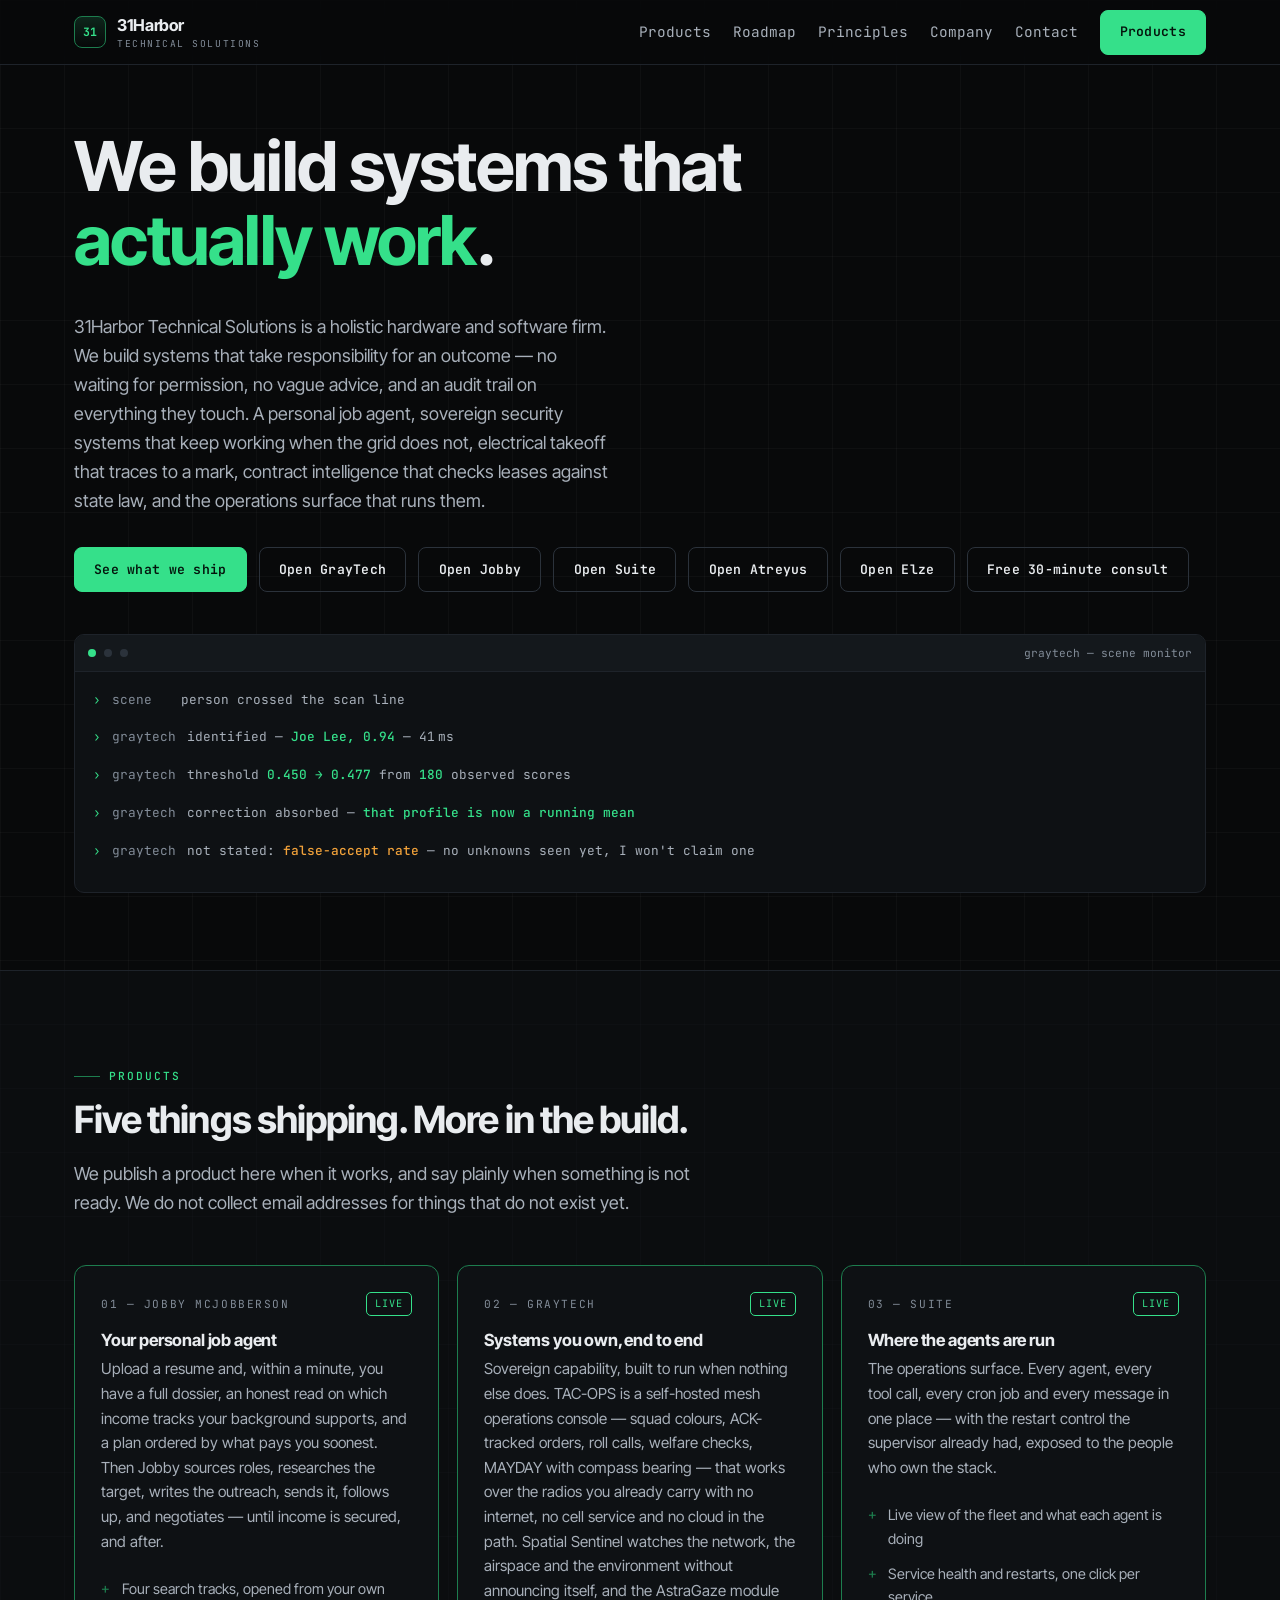
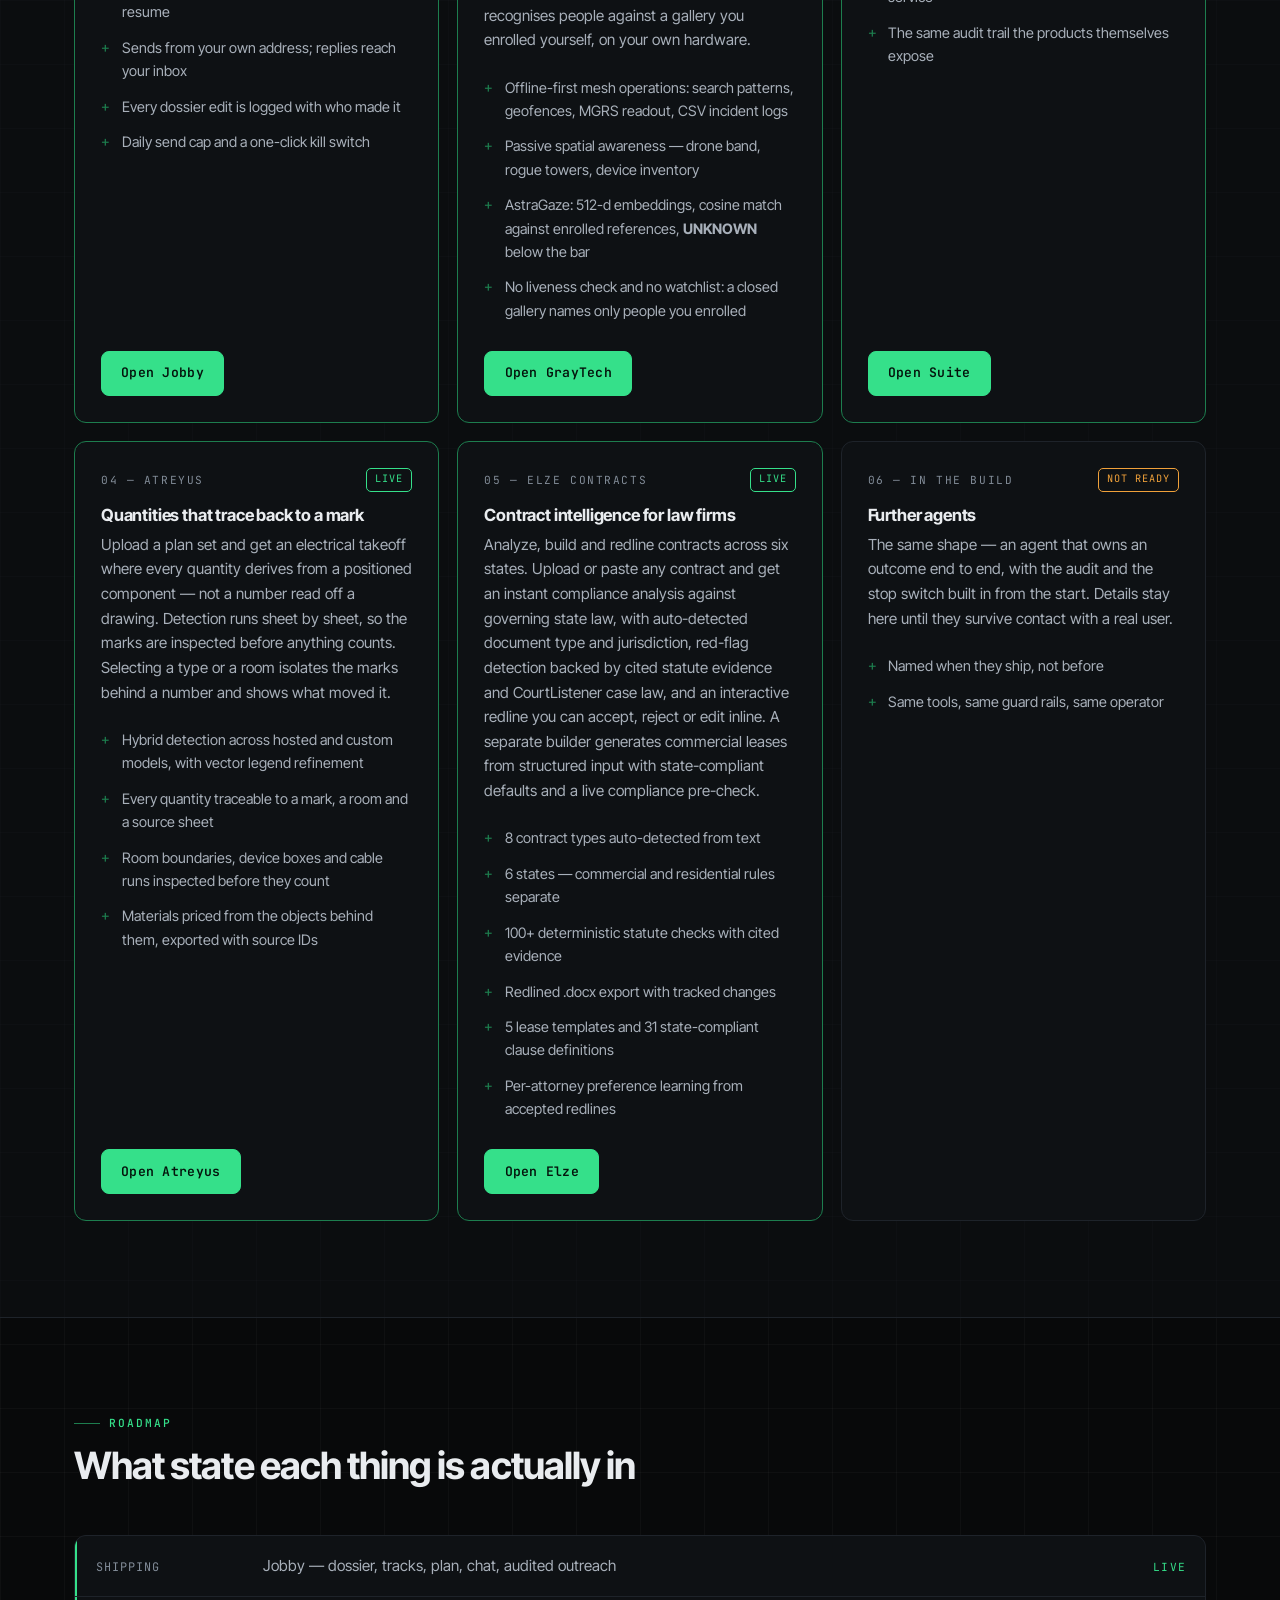
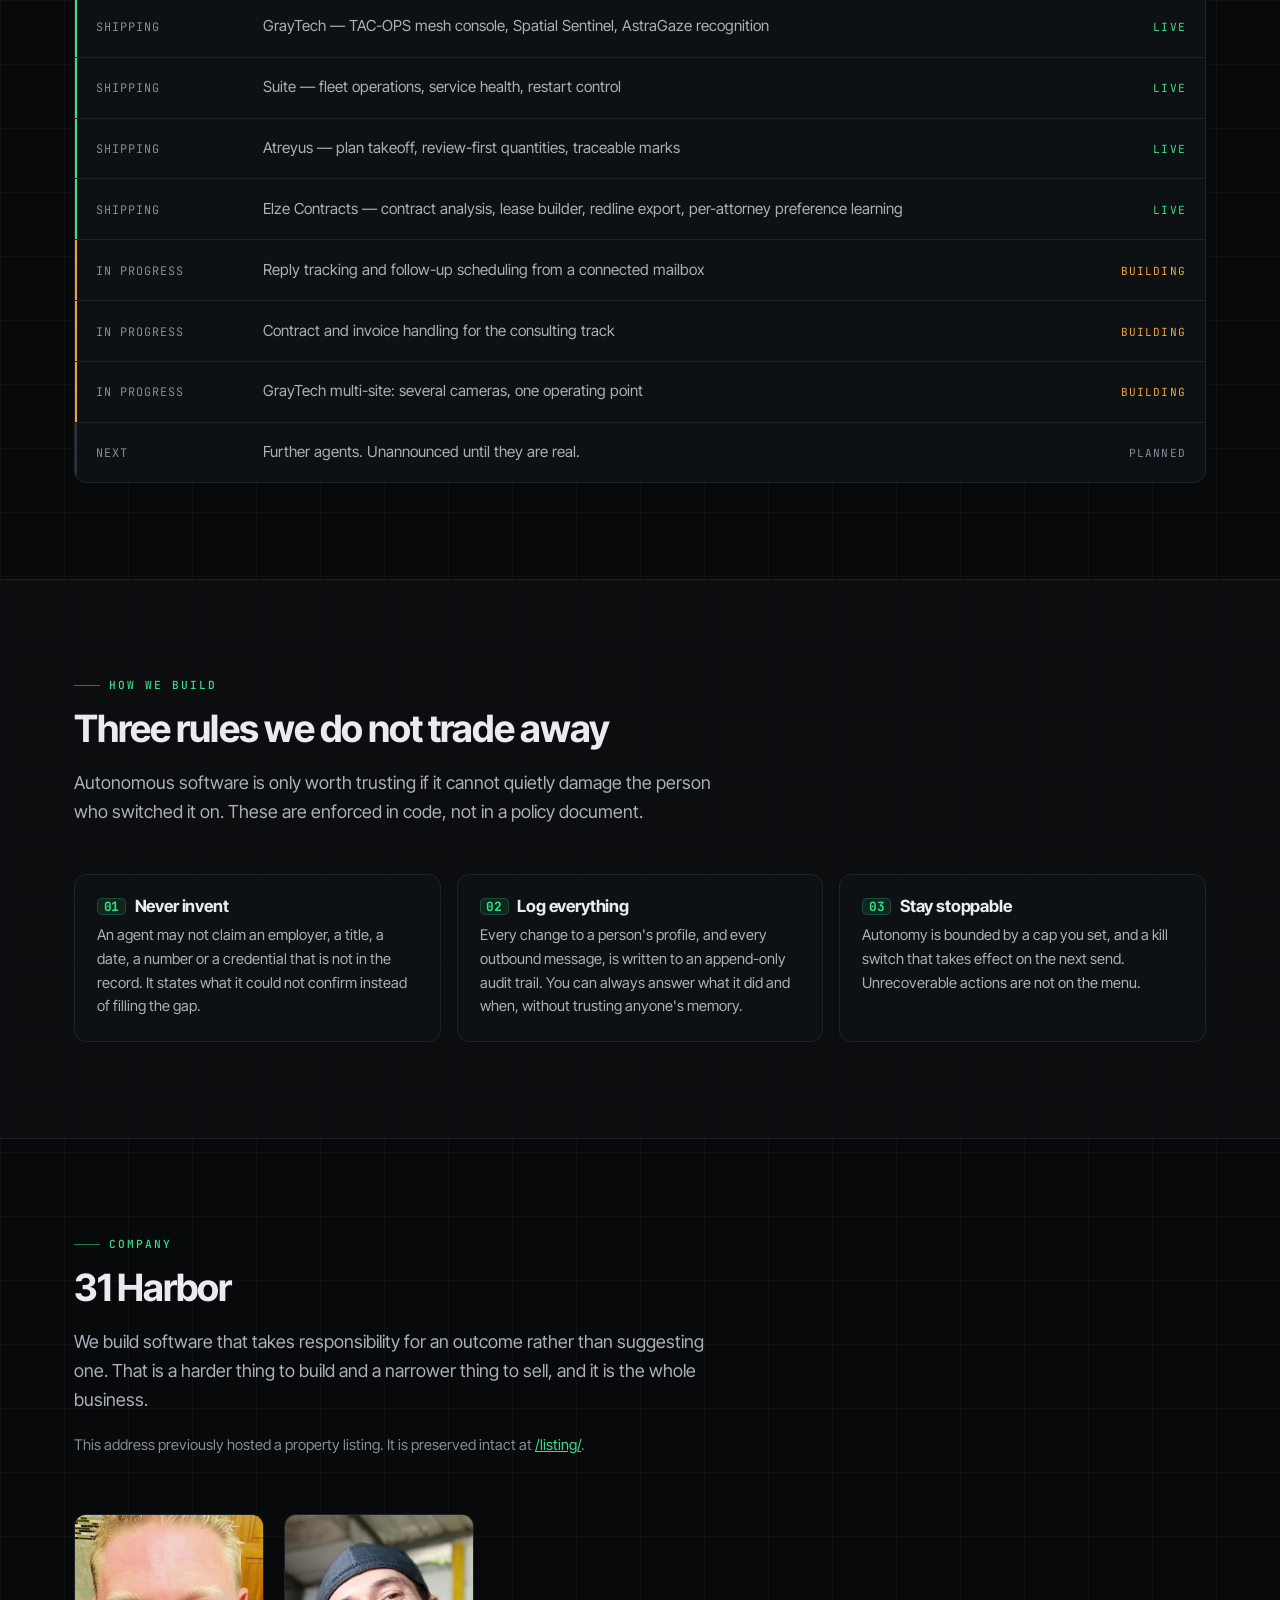
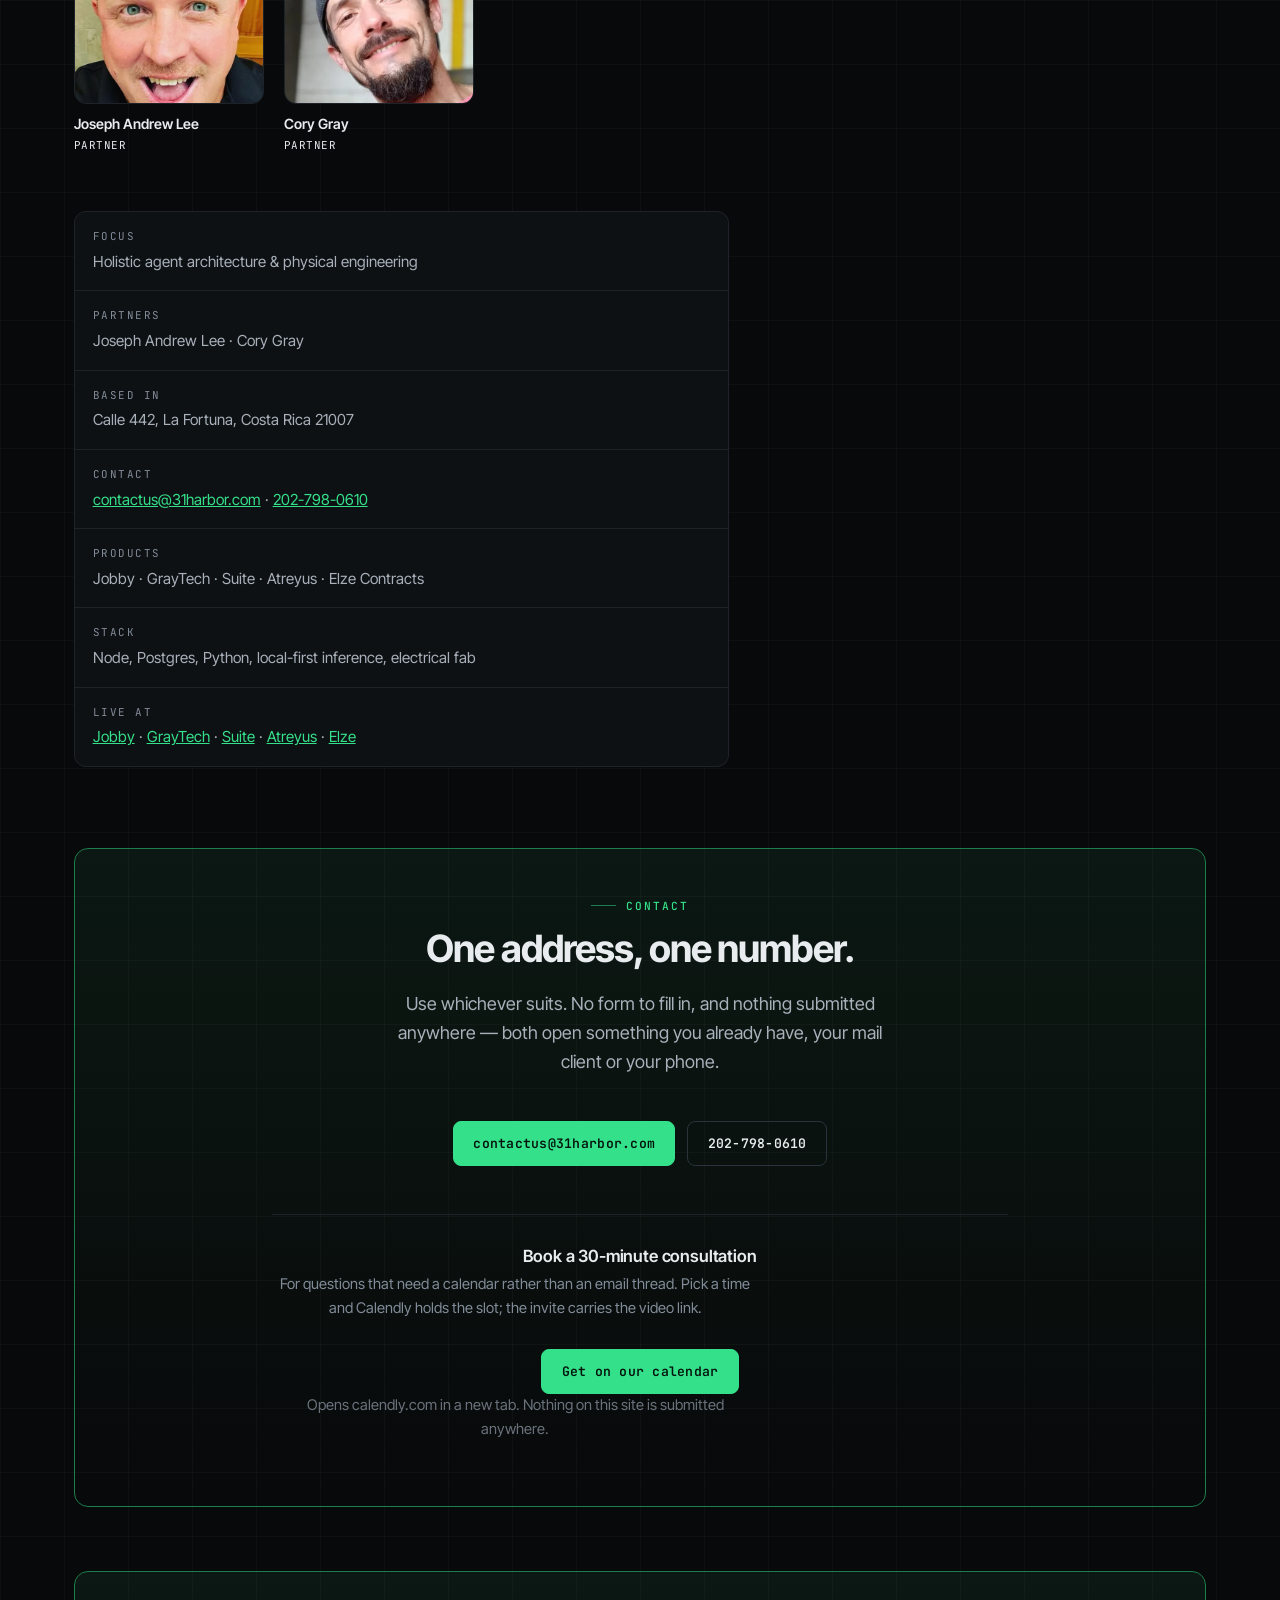
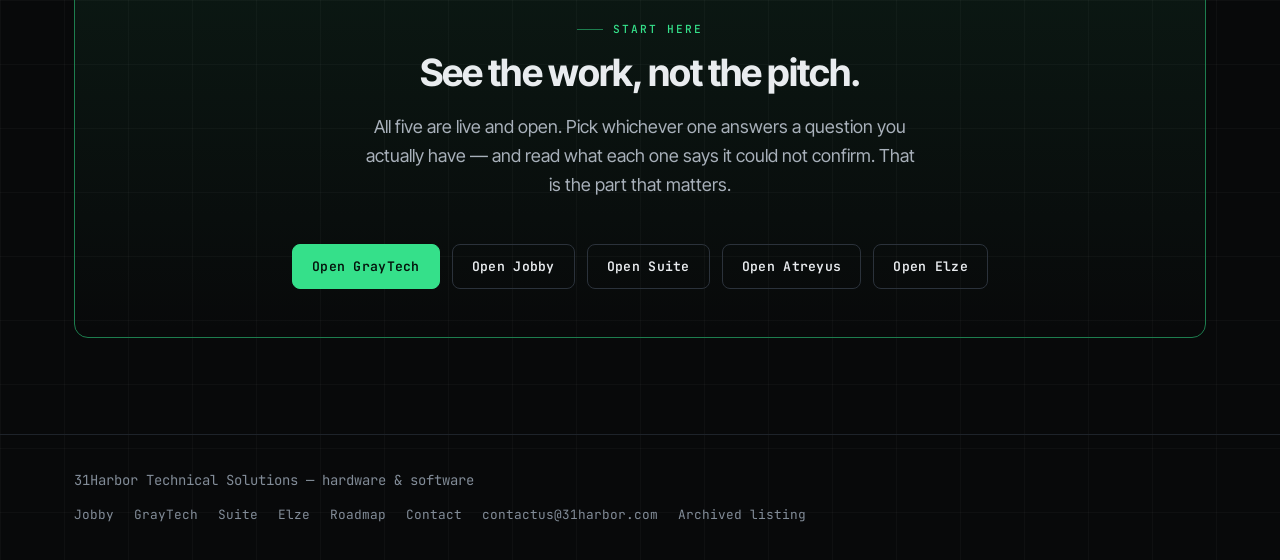
==== commit 9fac75fc: "feat(31harbor): rename headline to systems; add Elze Contracts" ====
--- a/index.html
+++ b/index.html
@@ -3,12 +3,12 @@
 <head>
   <meta charset="UTF-8">
   <meta name="viewport" content="width=device-width, initial-scale=1.0">
-  <title>31Harbor Technical Solutions &mdash; We build agents that work</title>
+  <title>31Harbor Technical Solutions &mdash; We build systems that work</title>
   <meta name="description" content="31Harbor Technical Solutions combines high-level agent architecture with electrical engineering and fabrication to build holistic, autonomous systems. Shipping: Jobby (job agent), GrayTech (sovereign security), Atreyus (electrical takeoff), Suite (operations), and Elze Contracts (contract intelligence). Partners Joseph Andrew Lee and Cory Gray, based in La Fortuna, Costa Rica.">
   <meta name="keywords" content="31Harbor Technical Solutions, agent harness architecture, electrical engineering, autonomous agents, Jobby, GrayTech, Atreyus, Suite, Elze Contracts, contract intelligence, Costa Rica, La Fortuna">
 
   <meta property="og:type" content="website">
-  <meta property="og:title" content="31Harbor Technical Solutions &mdash; We build agents that work">
+  <meta property="og:title" content="31Harbor Technical Solutions &mdash; We build systems that work">
   <meta property="og:description" content="A holistic technical solutions firm integrating software agents with hardware engineering. Jobby, GrayTech, Atreyus, Suite and Elze Contracts are shipping. Never invent, log everything, stay stoppable.">
   <meta property="og:url" content="https://31harbor.com/">
   <meta property="og:site_name" content="31Harbor Technical Solutions">
@@ -16,14 +16,14 @@
   <meta property="og:image" content="https://31harbor.com/og/31harbor-og.png">
   <meta property="og:image:width" content="1200">
   <meta property="og:image:height" content="630">
-  <meta property="og:image:alt" content="31 Harbor - We build agents that actually work. Jobby, GrayTech, Atreyus, Suite and Elze Contracts.">
+  <meta property="og:image:alt" content="31 Harbor - We build systems that actually work. Jobby, GrayTech, Atreyus, Suite and Elze Contracts.">
   <meta property="og:image:type" content="image/png">
 
   <meta name="twitter:card" content="summary_large_image">
-  <meta name="twitter:title" content="31Harbor Technical Solutions &mdash; We build agents that work">
+  <meta name="twitter:title" content="31Harbor Technical Solutions &mdash; We build systems that work">
   <meta name="twitter:description" content="Integrated hardware and software solutions for autonomous agents. Jobby, GrayTech, Atreyus, Suite and Elze Contracts are shipping.">
   <meta name="twitter:image" content="https://31harbor.com/og/31harbor-og.png">
-  <meta name="twitter:image:alt" content="31 Harbor - We build agents that actually work.">
+  <meta name="twitter:image:alt" content="31 Harbor - We build systems that actually work.">
 
   <meta name="author" content="31Harbor Technical Solutions">
   <meta name="robots" content="index, follow, max-image-preview:large, max-snippet:-1, max-video-preview:-1">
@@ -67,7 +67,7 @@
     <!-- &#8221;&#8221; Hero &#8221;&#8221;&#8221;&#8221;&#8221;&#8221;&#8221;&#8221;&#8221;&#8221;&#8221;&#8221;&#8221;&#8221;&#8221;&#8221;&#8221;&#8221;&#8221;&#8221;&#8221;&#8221;&#8221;&#8221;&#8221;&#8221;&#8221;&#8221;&#8221;&#8221;&#8221;&#8221;&#8221;&#8221;&#8221;&#8221;&#8221;&#8221;&#8221;&#8221;&#8221;&#8221;&#8221;&#8221;&#8221;&#8221;&#8221;&#8221;&#8221;&#8221;&#8221; -->
     <header class="hero">
       <div class="wrap">
-        <h1>We build agents that <em>actually work</em>.</h1>
+        <h1>We build systems that <em>actually work</em>.</h1>
         <p class="lede hero-lede">
           31Harbor Technical Solutions is a holistic hardware and software firm. We build systems that take
           responsibility for an outcome &mdash; no waiting for permission, no
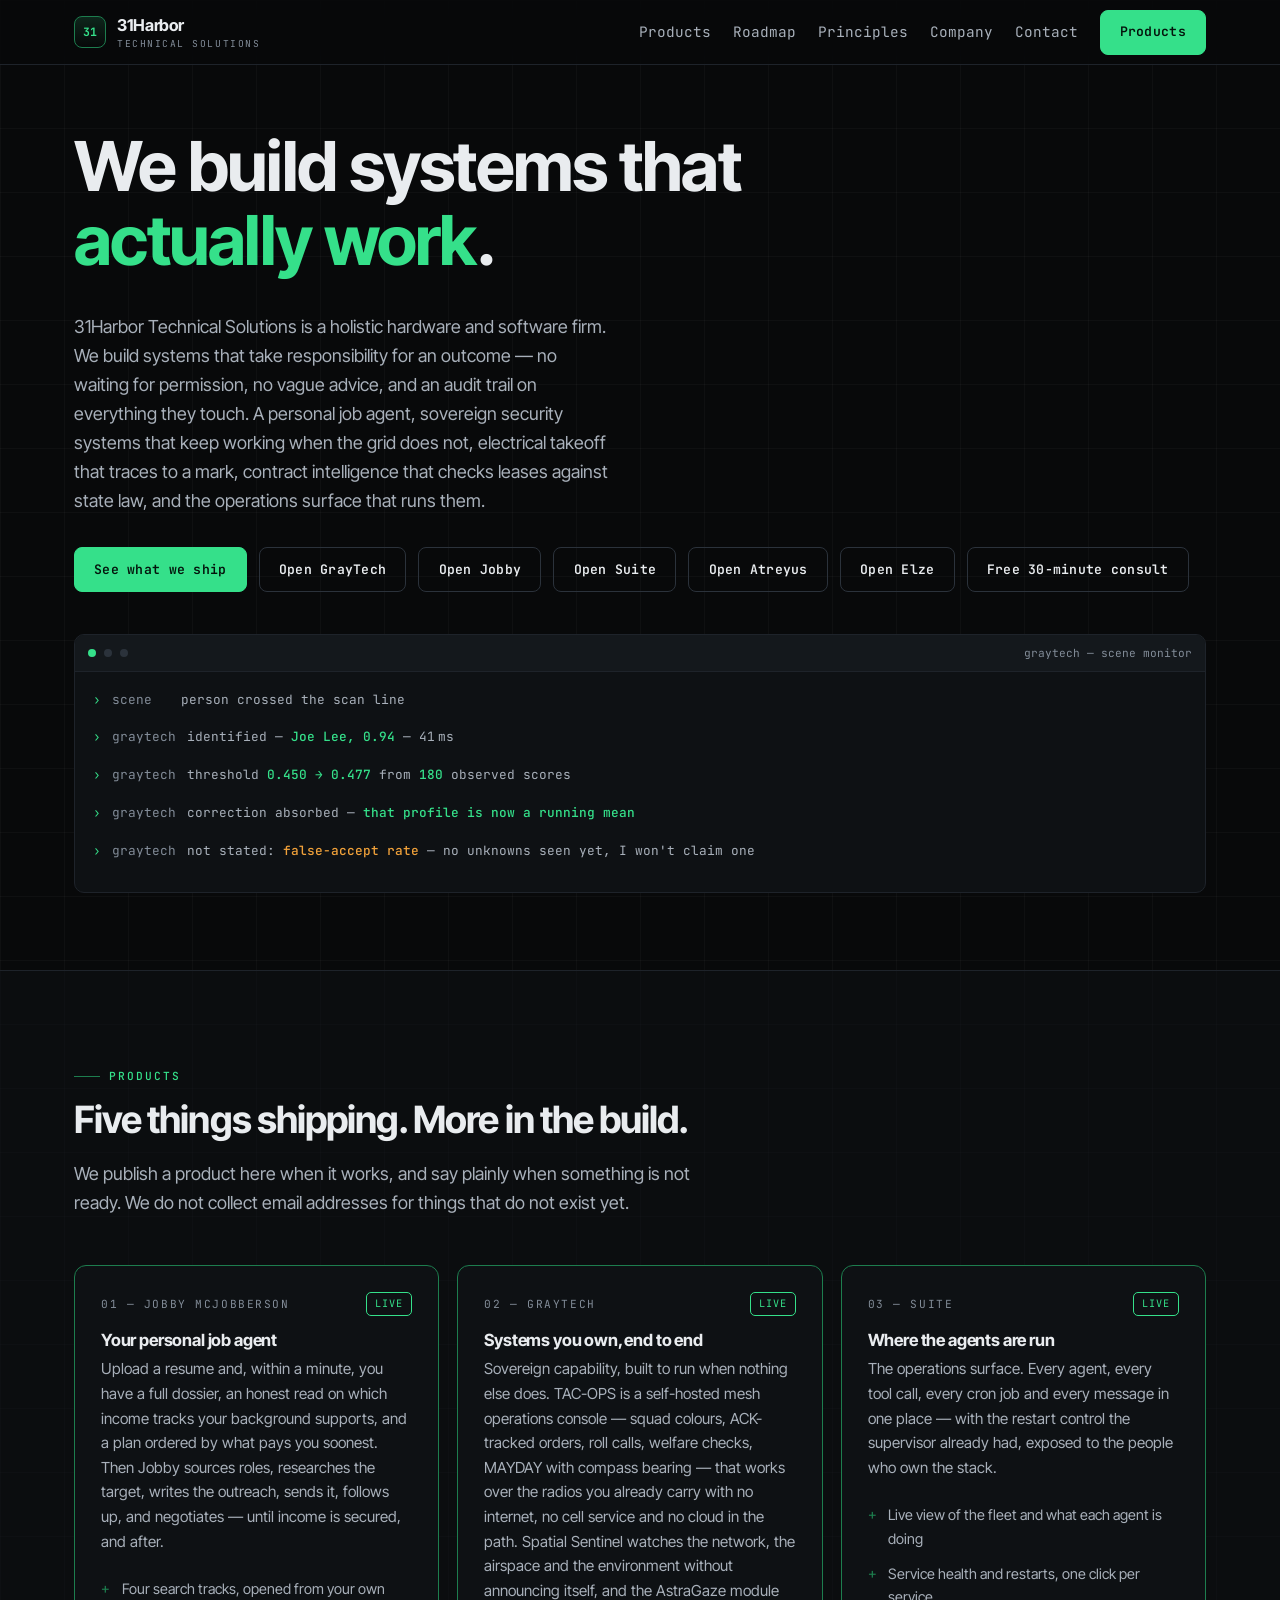
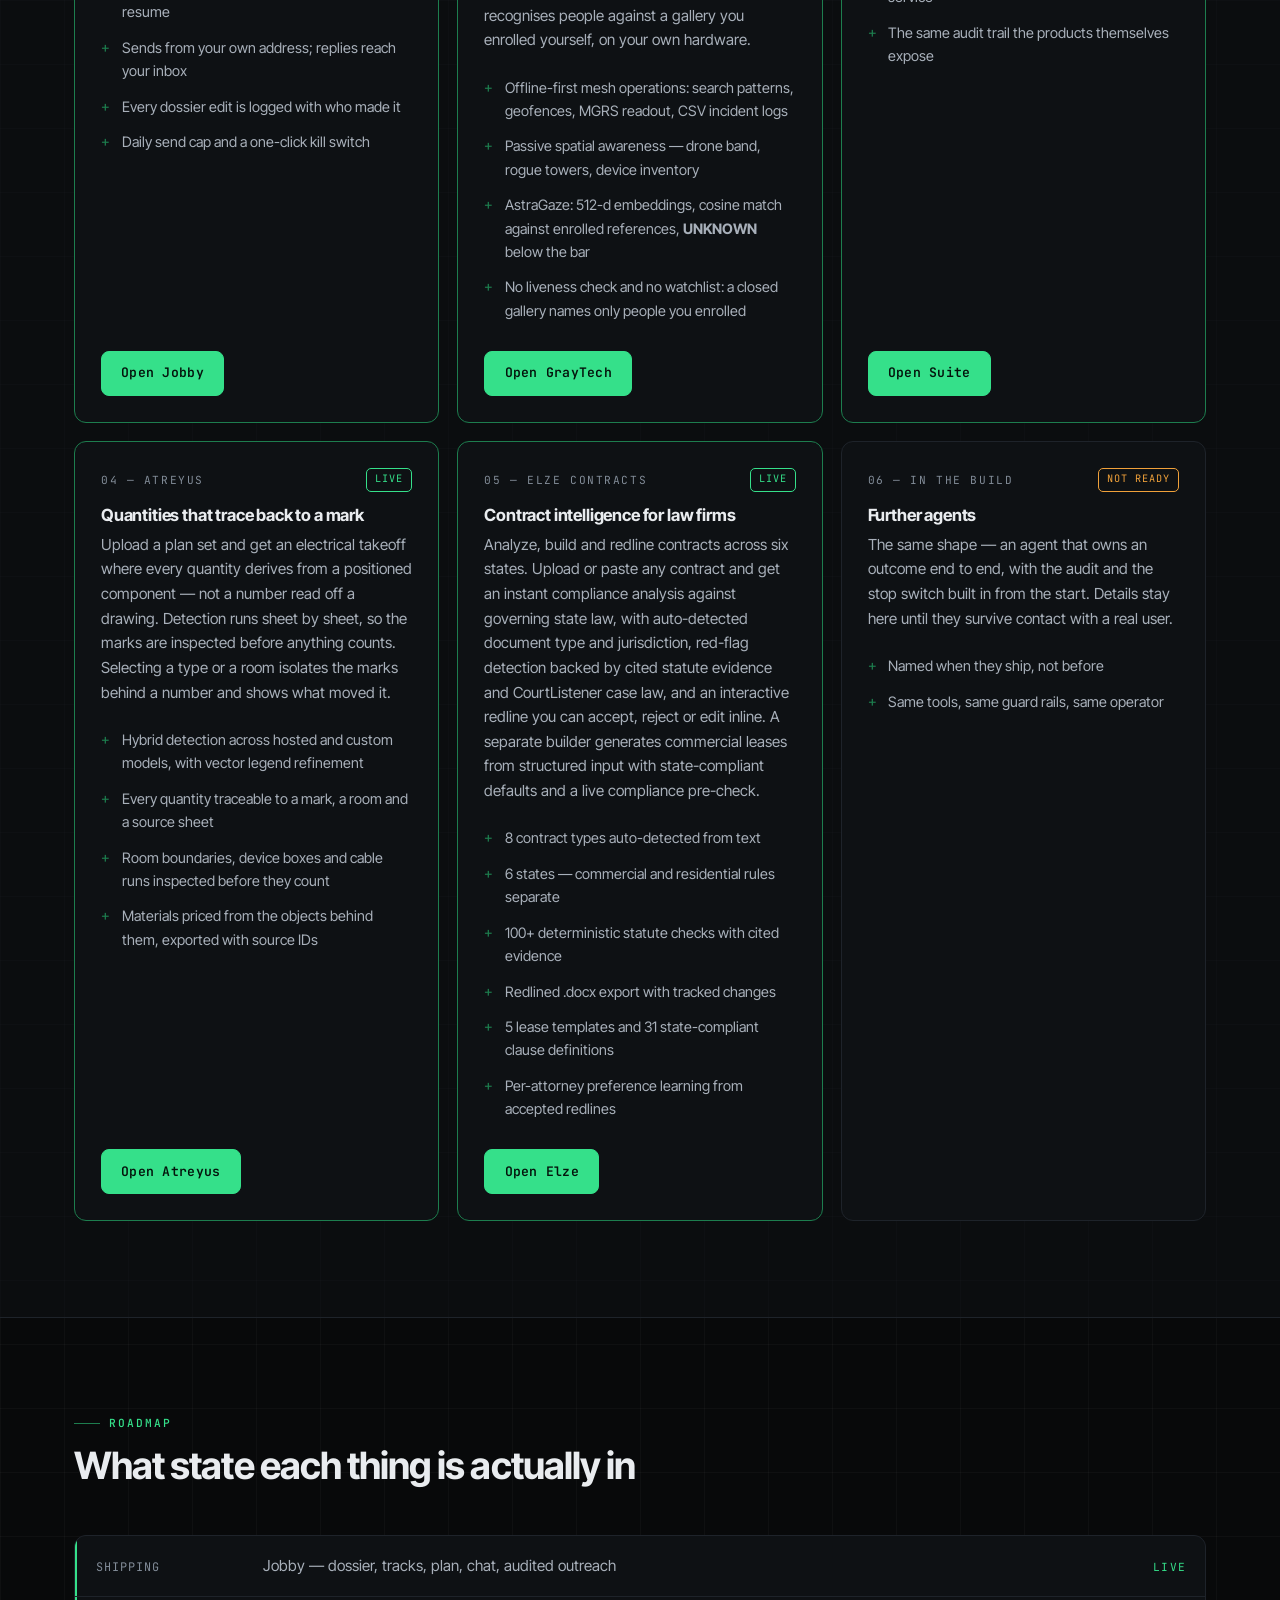
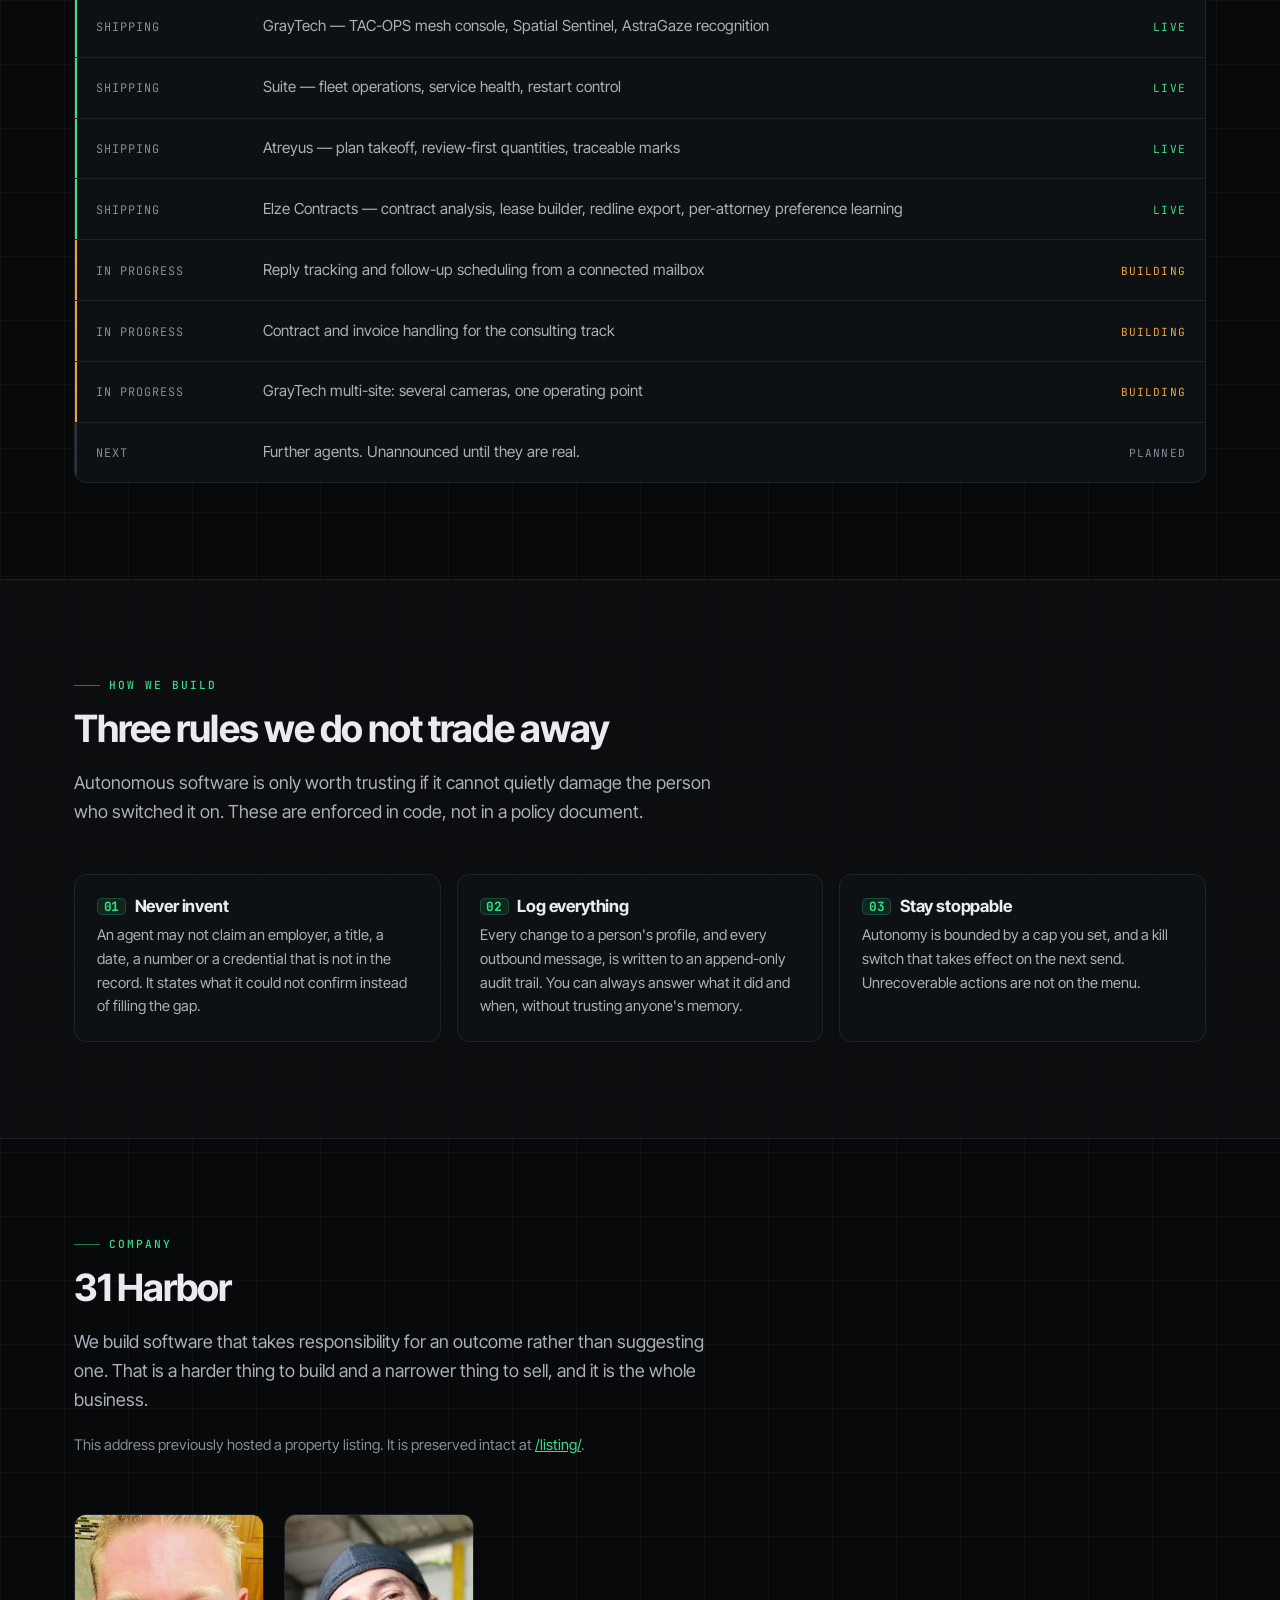
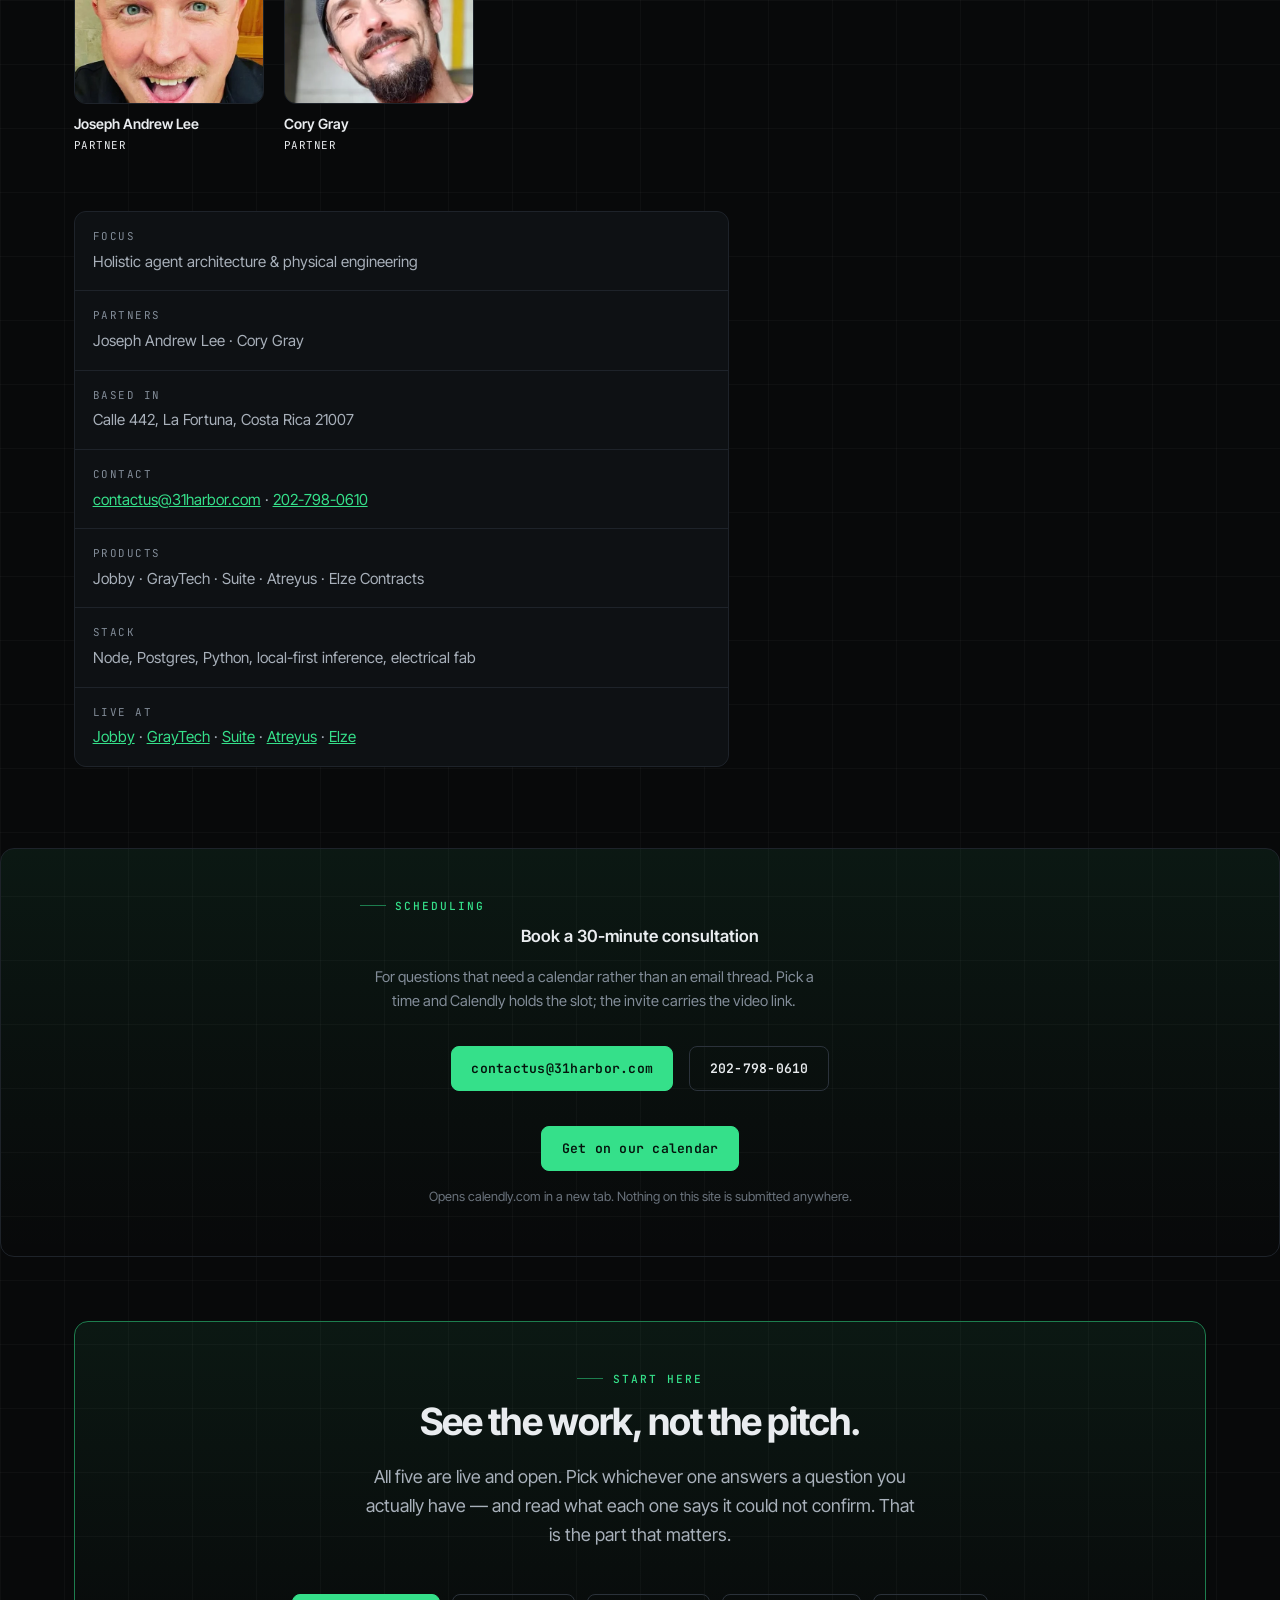
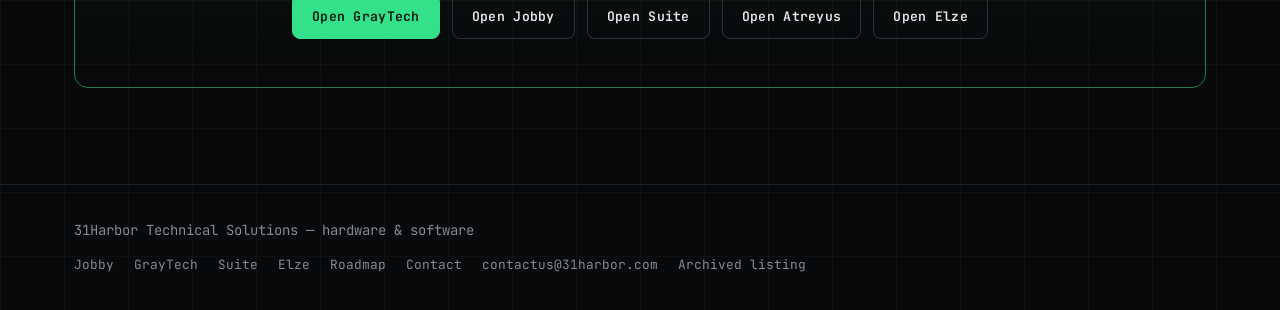
==== commit 4d53f110: "feat(31harbor): replace consultation module with standalone scheduling section" ====
--- a/index.html
+++ b/index.html
@@ -40,7 +40,7 @@
   <link rel="preconnect" href="https://fonts.googleapis.com">
   <link rel="preconnect" href="https://fonts.gstatic.com" crossorigin>
   <link href="https://fonts.googleapis.com/css2?family=Inter+Tight:wght@400;500;600;700;800&family=JetBrains+Mono:wght@400;500;600&display=swap" rel="stylesheet">
-  <link rel="stylesheet" href="brand/style.css?v=9e22f73887">
+  <link rel="stylesheet" href="brand/style.css?v=c33582beb2">
 </head>
 <body>
   <a class="skip" href="#main">Skip to content</a>
@@ -400,46 +400,27 @@
         </dl>
       </div>
 
-      <div class="wrap">
-        <div class="cta" id="contact">
-          <p class="eyebrow" style="justify-content:center">Contact</p>
-          <h2>One address, one number.</h2>
-          <p class="lede" style="max-width:52ch;margin:0 auto">
-            Use whichever suits. No form to fill in, and nothing submitted
-            anywhere — both open something you already have, your mail client or
-            your phone.
-          </p>
-          <div class="btn-row" style="justify-content:center">
-            <a class="btn" href="mailto:contactus@31harbor.com">contactus@31harbor.com</a>
-            <a class="btn btn-ghost" href="tel:+12027980610">202-798-0610</a>
-          </div>
-
-          <!-- Booking. Added after the contact row rather than as a third button
-               beside it, because the copy above promises "both open something you
-               already have" and a hosted scheduler is a third thing, not a fourth
-               button competing with the two. -->
-          <div class="consult" id="consult">
-            <h3>Book a 30-minute consultation</h3>
-            <p>
-              For questions that need a calendar rather than an email thread. Pick a
-              time and Calendly holds the slot; the invite carries the video link.
-            </p>
-            <!-- Plain link, not the inline embed widget. The embed renders a script
-                 iframe and needs JS to work; this is a static site whose whole point
-                 is that it serves without a build step. A link cannot break, cannot
-                 cost a request, and survives Calendly being down. -->
-            <a class="btn consult-btn"
-               href="https://calendly.com/xmrtnet/30min?hide_gdpr_banner=1"
-               target="_blank" rel="noopener">
+      <section id="consult" style="margin-top: clamp(40px, 6vw, 64px); padding: clamp(28px, 5vw, 48px); border: 1px solid var(--line); border-radius: 14px; background: linear-gradient(180deg, rgba(53,224,138,.07), transparent);">
+        <div class="wrap">
+          <div style="max-width: 56ch; margin: 0 auto; text-align: center;">
+            <p class="eyebrow" style="margin-bottom: .5rem;">Scheduling</p>
+            <p style="font-size: 1.05rem; font-weight: 600; margin: 0 0 1rem;">Book a 30-minute consultation</p>
+            <p style="font-size: .92rem; color: var(--ink-3); margin: 0 0 1.5rem; max-width: 52ch;">
+              For questions that need a calendar rather than an email thread. Pick a time and Calendly holds the slot; the invite carries the video link.
+            </p>
+            <div class="btn-row" style="justify-content: center; gap: 1rem;">
+              <a class="btn" href="mailto:contactus@31harbor.com">contactus@31harbor.com</a>
+              <a class="btn btn-ghost" href="tel:+12027980610">202-798-0610</a>
+            </div>
+            <a class="btn consult-btn" href="https://calendly.com/xmrtnet/30min?hide_gdpr_banner=1" target="_blank" rel="noopener" style="margin-top: 2.2rem; display: inline-block;">
               Get on our calendar
             </a>
-            <p class="consult-note">
-              Opens calendly.com in a new tab. Nothing on this site is submitted
-              anywhere.
-            </p>
-          </div>
-        </div>
-      </div>
+            <p style="font-size: .8rem; margin: 1rem 0 0; color: var(--ink-3); opacity: .8;">
+              Opens calendly.com in a new tab. Nothing on this site is submitted anywhere.
+            </p>
+          </div>
+        </div>
+      </section>
 
       <div class="wrap">
         <div class="cta">
--- a/brand/style.css
+++ b/brand/style.css
@@ -377,12 +377,13 @@
   margin: 3rem auto 0;
   padding-top: 2rem;
   border-top: 1px solid var(--line);
-}
-.consult h3 { font-size: 1.05rem; font-weight: 600; margin: 0 0 .5rem; }
+  text-align: center;
+}
+.consult h3 { font-size: 1.05rem; font-weight: 600; margin: 0 0 .5rem; text-align: center; }
 .consult p { font-size: .92rem; color: var(--ink-3); margin: 0 0 1rem; max-width: 54ch; text-align: center; }
 .consult-btn { margin-top: 0; }
 /* Small enough that the note does not compete with the button above it. */
-.consult-note { font-size: .8rem; margin: .8rem 0 0; color: var(--ink-3); opacity: .8; }
+.consult-note { font-size: .8rem; margin: .8rem 0 0; color: var(--ink-3); opacity: .8; text-align: center; }
 @media (max-width: 480px) {
   .consult { margin-top: 2.2rem; padding-top: 1.6rem; }
 }
